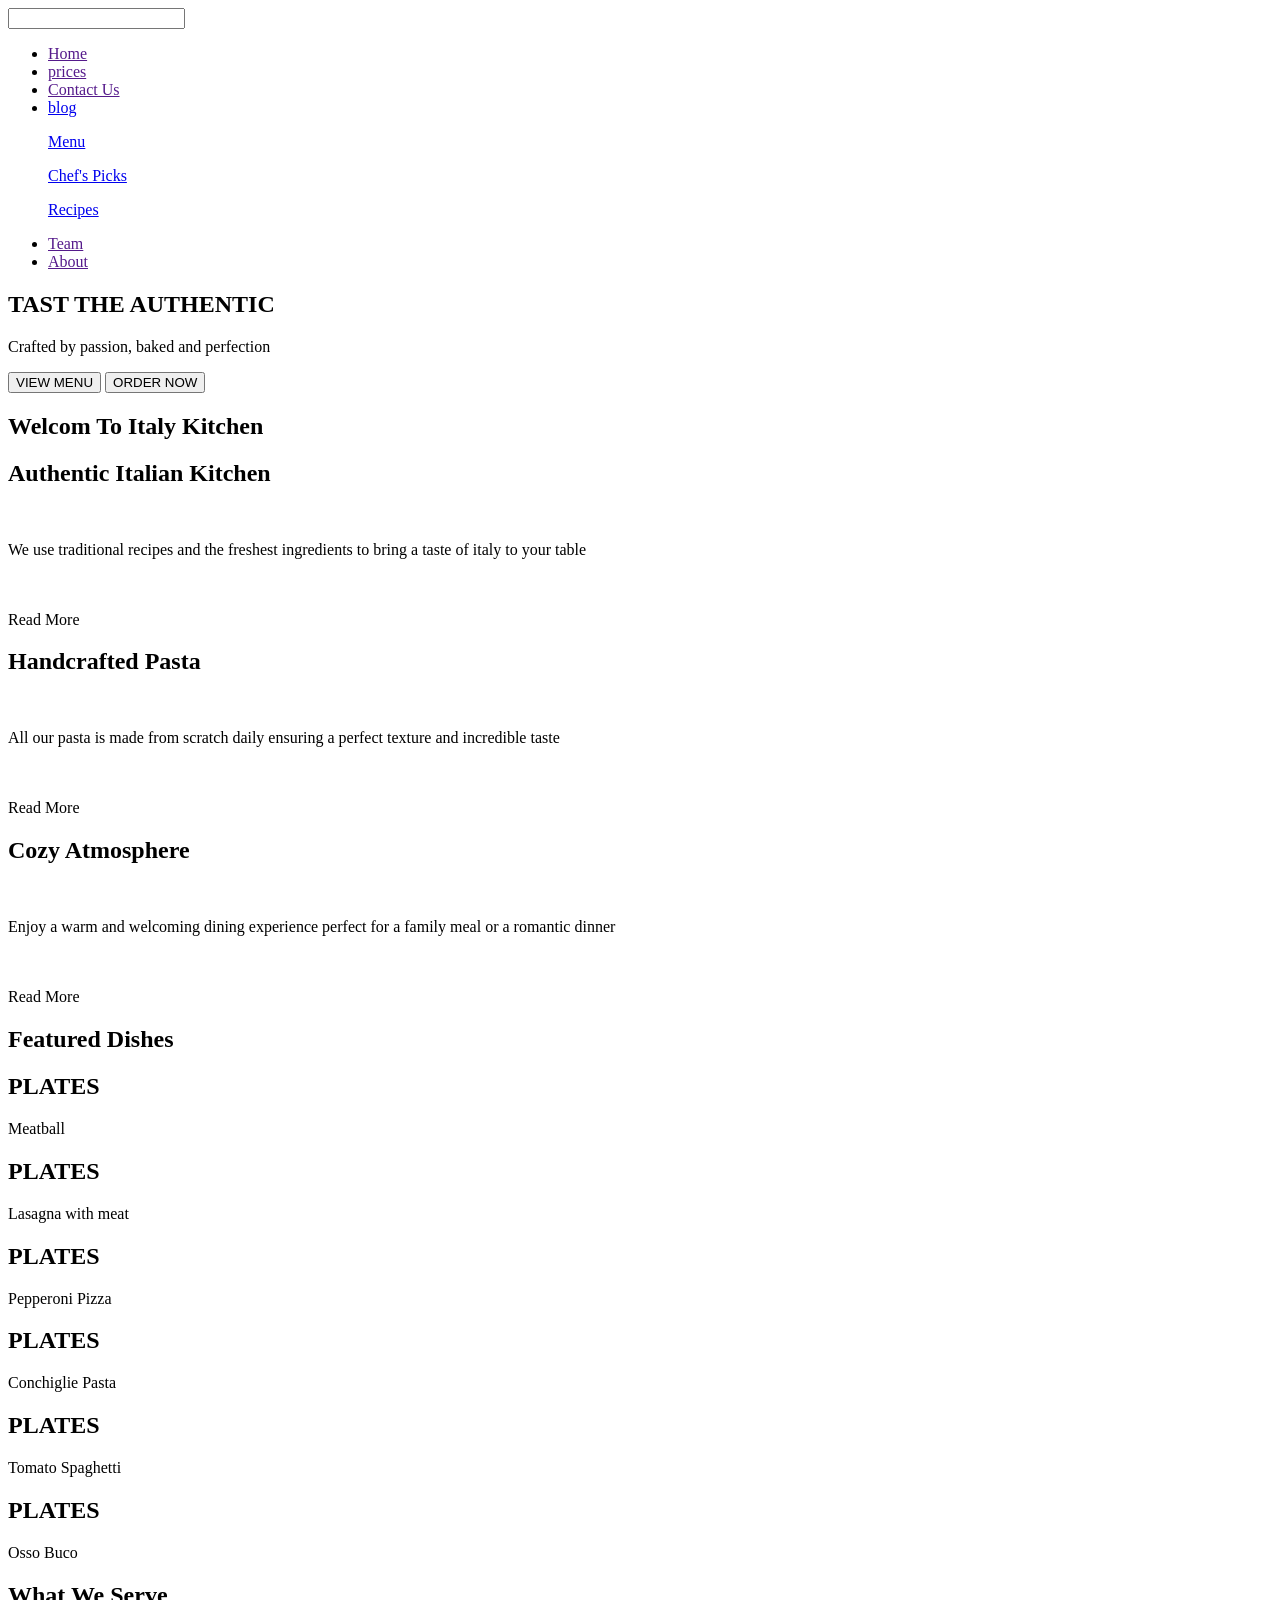
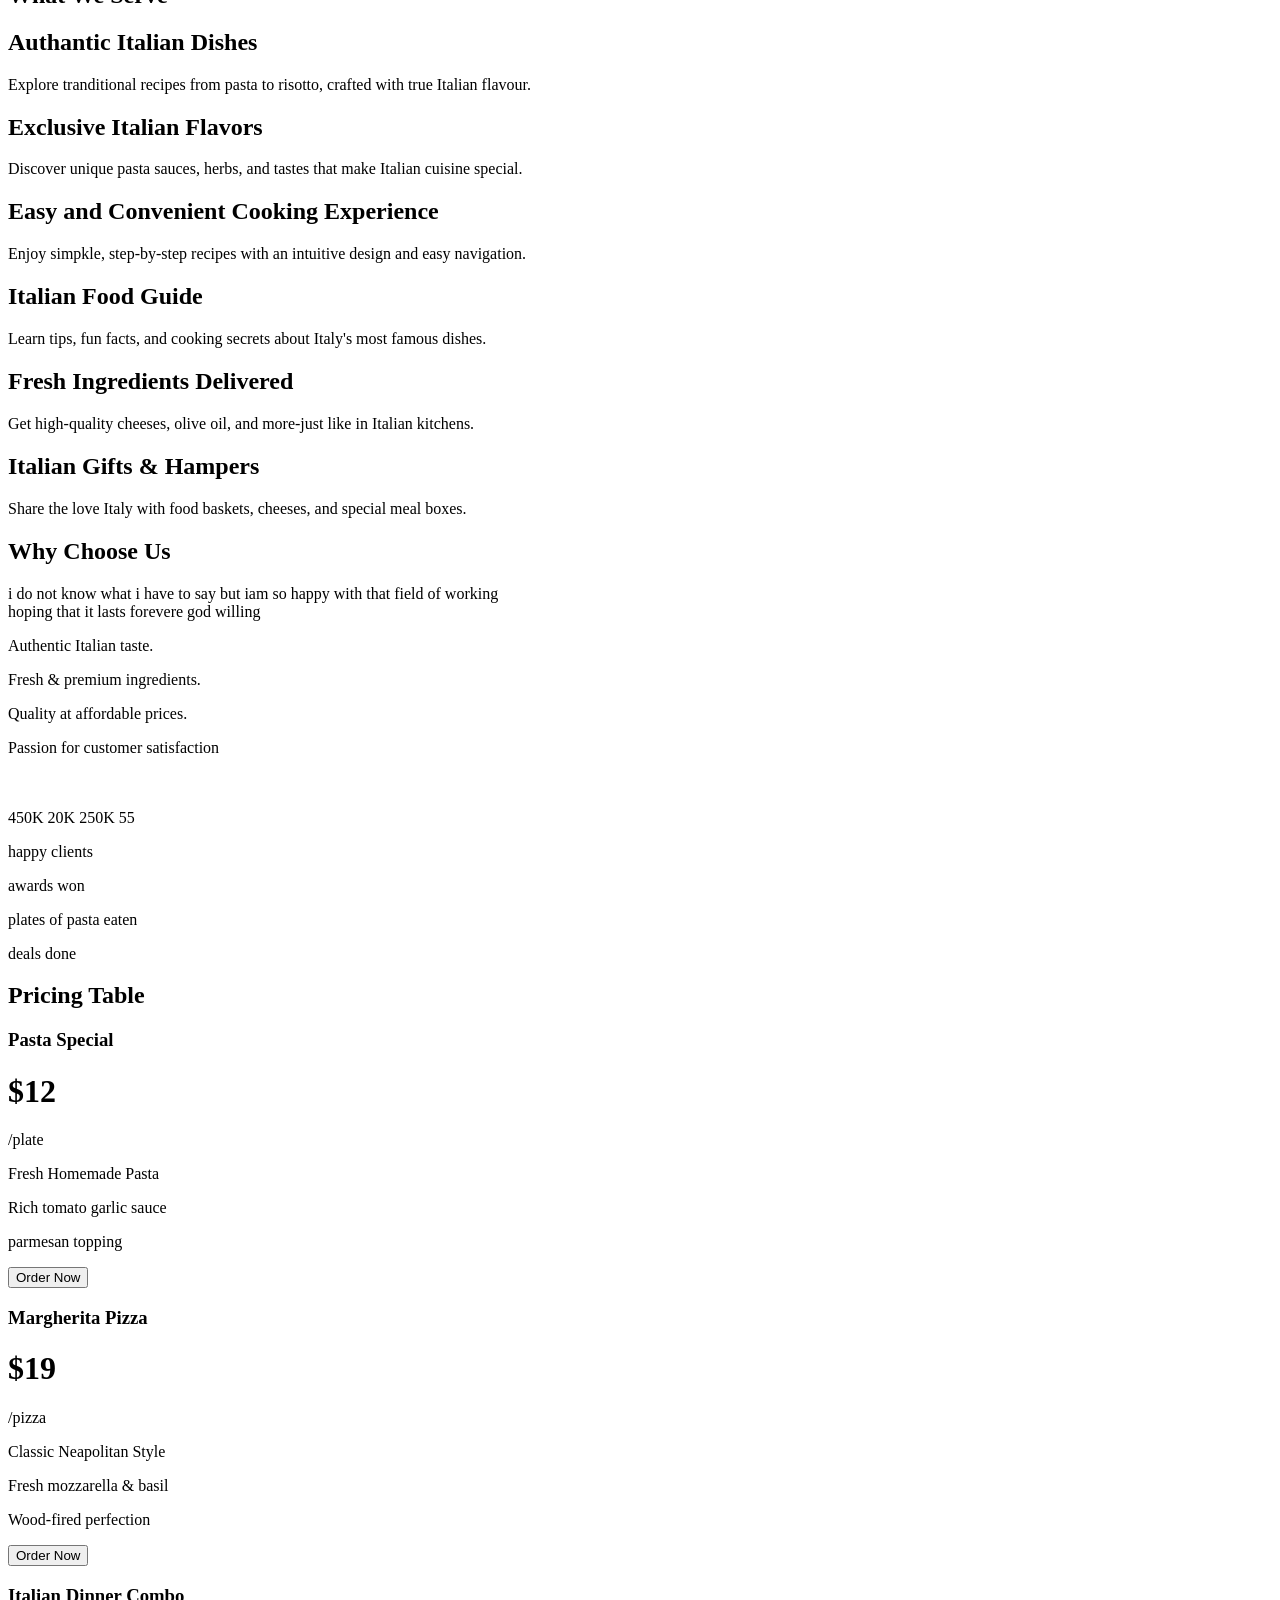
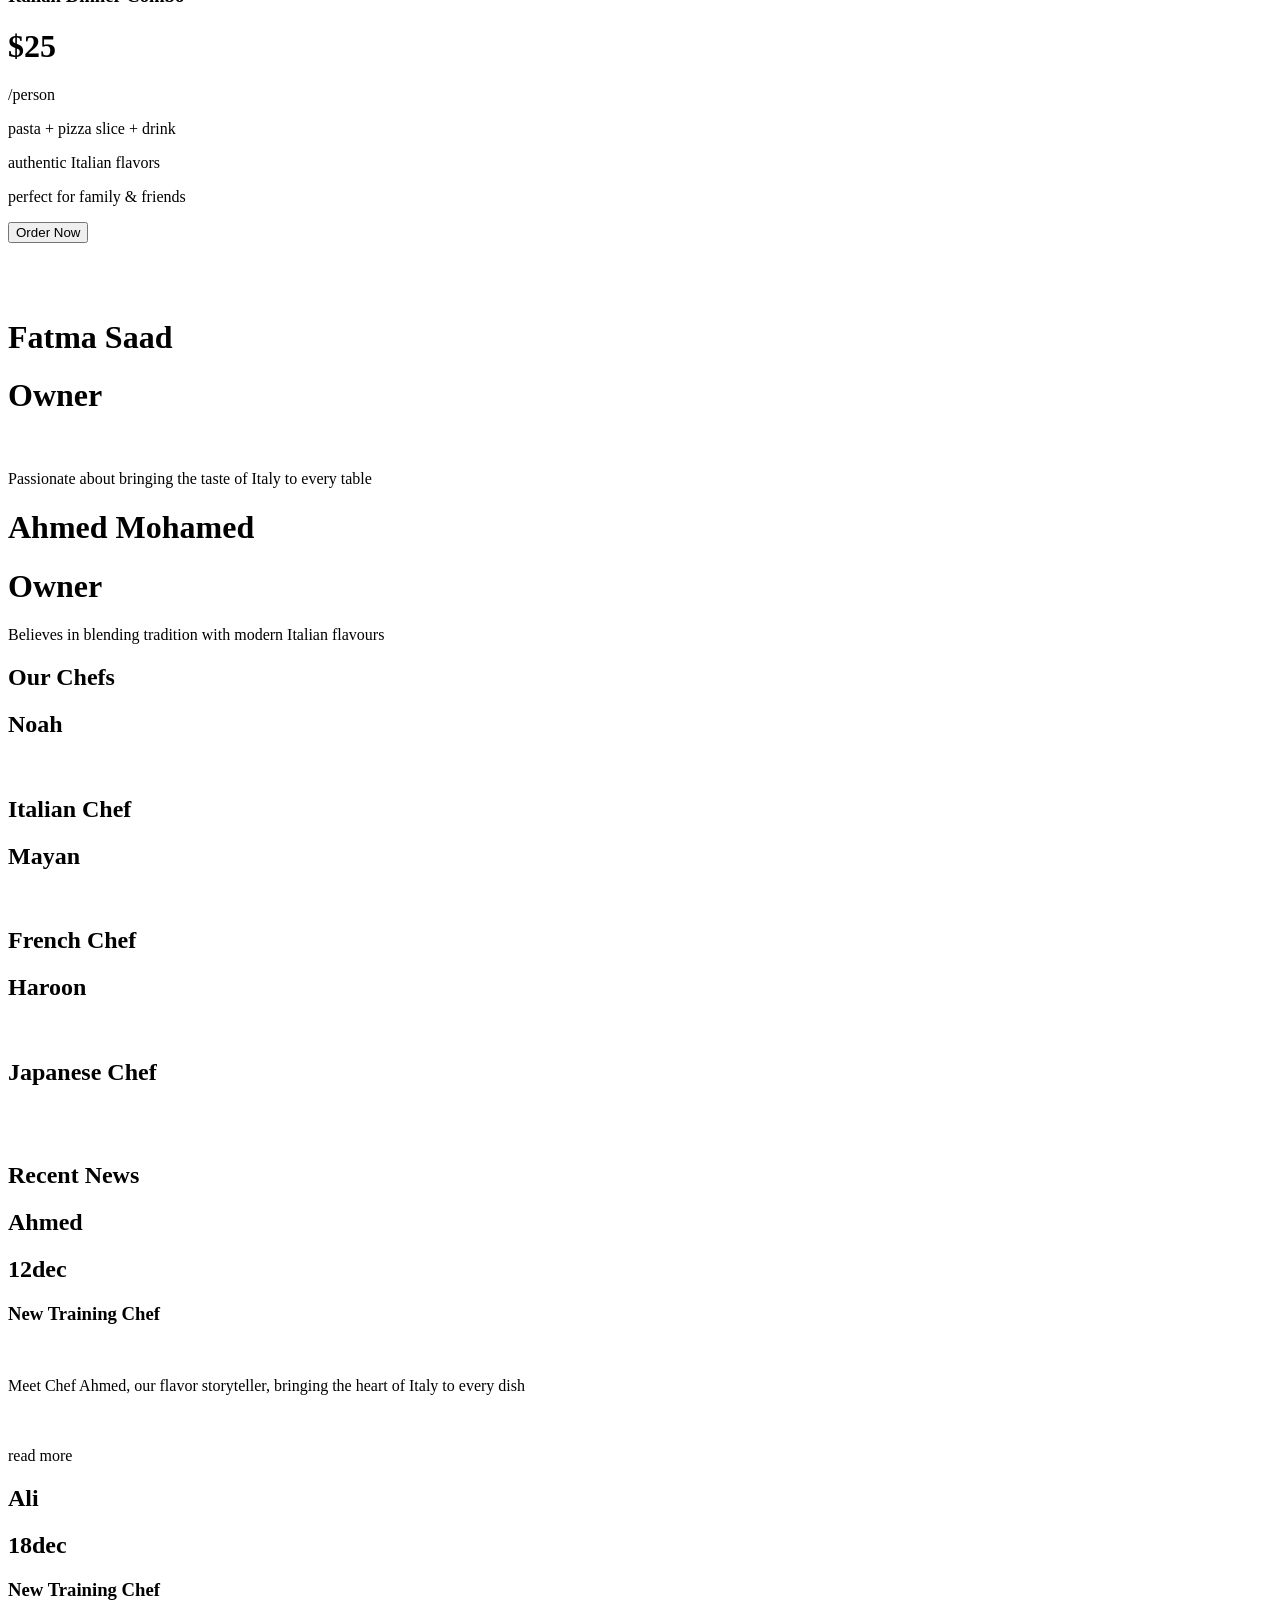
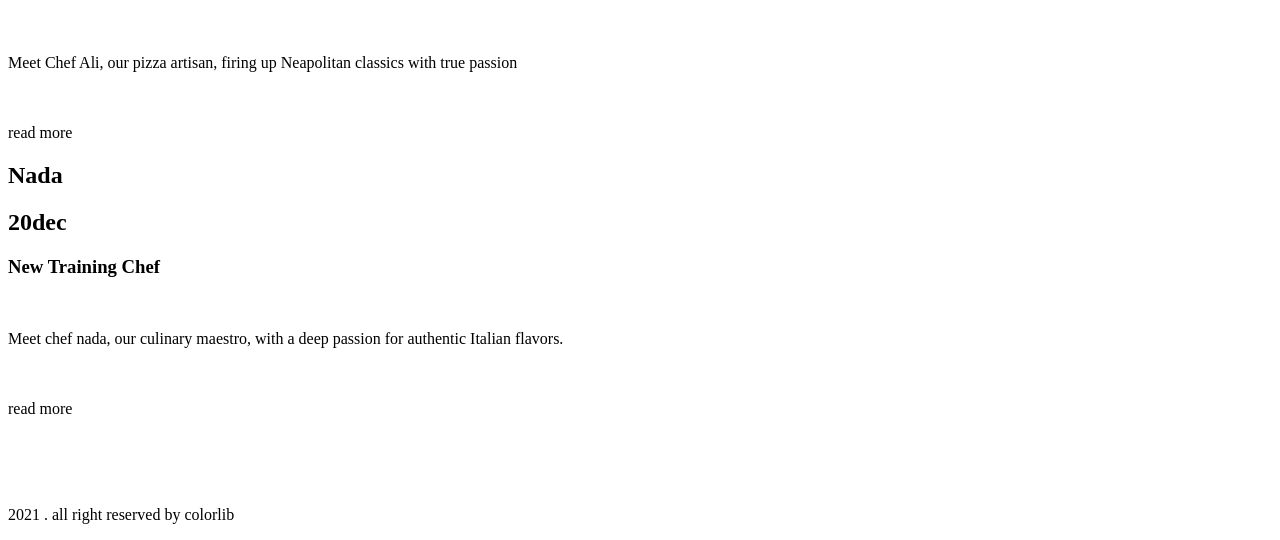
==== index.html @ d03c1399 "create project" ====
<html lang="en">
    <head>

        <meta charset="UTF-8">
        <link rel="stylesheet" href="../project-pizza/css/all.css">
        <link rel="stylesheet" href="../project-pizza/css/project1.css">
        <title> Italy Kitchen</title>

    </head>
<body>
    <div class="first-section">
        <div class="overlay"></div>
    <div class="header">
        <i class="fa-solid fa-house my-icon"></i>
        <input class="input1" type="search">
        <ul class="links">
         <li> <a class="a1" href="">Home</a></li>
         <li> <a class="a2" href="">prices</a></li>
         <li> <a class="a3" href="">Contact Us</a></li>




            
                     <li class="blog">
                        <a href="£">blog</a>
                        <div class="blog-option">
                            <p><a href="£">Menu</a></p>
                            <p><a href="£">Chef's Picks</a></p>
                            <p><a href="£">Recipes</a></p>
                        </div>
                     </li>





         <li> <a class="a4" href="">Team</a></li>
         <li> <a class="a5" href="">About</a></li>
        </ul>
         <div class="search-logo"><i class="fa-solid fa-magnifying-glass"></i></div>
    </div> 
         <h2 class="h1">TAST THE AUTHENTIC</h2>
         <p  class="p1">Crafted by passion, baked and perfection  </p>
         <button class="button1">VIEW MENU</button>
         <button class="button2">ORDER NOW</button>
    </div>
    <!----------------------end of section1------------------->
    
   <div class="second-section">
        <h2 class="h2-sec-section">Welcom To Italy Kitchen</h2><div class="underline"></div>
        <div class="orderd-divs">
            <div class="ordiv-div1"><i class="fa-solid fa-utensils icon1"></i>
                 <h2 >Authentic Italian Kitchen</h2>
                 <br>
                 <p >We use traditional recipes and the freshest ingredients to bring a taste of italy to your table</p>
                 <br><br>
                 <a>Read More</a>
            </div>
            <div class="ordiv-div2"><i class="fa-solid fa-wand-magic-sparkles icon2"></i>
                  <h2>Handcrafted Pasta</h2>
                 <br>
                 <p >All our pasta is made from scratch daily ensuring a perfect texture and incredible taste</p>
                 <br><br>
                 <a>Read More</a>
            </div>
            <div class="ordiv-div3"><i class="fa-solid fa-pizza-slice icon3"></i>
                 <h2> Cozy Atmosphere</h2>
                 <br>
                 <p >Enjoy a warm and welcoming dining experience perfect for a family meal or a romantic dinner</p>
                 <br><br>
                 <a>Read More</a>
            </div> 

        </div>
   </div>
   <!----------------------end of section2------------------->
   <div class="third-section">
       
    <h2 class="h2-sec-three">Featured Dishes</h2>
    <div class="unline"></div>
        
        <div class="photos_div">

            <div class="photos_div_div1">
                <h2 class="sec3-photos-h2">PLATES</h2>
                <p class="nameof-dish">Meatball</p>
            </div>
            <div class="photos_div_div2">
                <h2 class="sec3-photos-h2">PLATES</h2>
                <p class="nameof-dish">Lasagna with meat</p>
            </div>
            <div class="photos_div_div3">
                <h2 class="sec3-photos-h2">PLATES</h2>
                <p class="nameof-dish">Pepperoni Pizza</p>
            </div>
            <div class="photos_div_div4">
                <h2 class="sec3-photos-h2">PLATES</h2>
                <p class="nameof-dish">Conchiglie Pasta</p>
            </div>
            <div class="photos_div_div5">
                <h2 class="sec3-photos-h2">PLATES</h2>
                <p class="nameof-dish"> Tomato Spaghetti</p>
            </div>
            <div class="photos_div_div6">
                <h2 class="sec3-photos-h2">PLATES</h2>
                <p class="nameof-dish">Osso Buco </p>
            </div>

        </div>
        
   </div>
  <!----------------------end of section3------------------->
    <div class="fourth-section">
        <div class="h2-sec-four"><h2>What We Serve</h2><div class="underline2"></div></div>
           <div class="text_div1">
                <i class="fa-solid fa-crown  sec4-icon1"></i>
                <h2 class="sec4-h2-divs">Authantic Italian Dishes</h2>
                <p class="sec4-p-divs">Explore tranditional recipes from pasta to risotto, crafted with true Italian flavour.</p>
             
            </div>
            <div class="text_div2">
                <i class="fa-solid fa-wand-magic-sparkles sec4-icon2"></i>
                <h2 class="sec4-h2-divs">Exclusive Italian Flavors</h2>
                <p class="sec4-p-divs">Discover unique pasta sauces, herbs, and tastes that make Italian cuisine special. </p>
             
            </div>
            <div class="text_div3">
                <i class="fa-solid fa-basket-shopping sec4-icon3"></i>
                <h2 class="sec4-h2-divs">Easy and Convenient Cooking Experience</h2>
                <p class="sec4-p-divs"> Enjoy simpkle, step-by-step recipes with an intuitive design and easy navigation.</p>
             
            </div>
            <div class="text_div4">
                <i class="fa-solid fa-question sec4-icon4"></i>
                <h2 class="sec4-h2-divs"> Italian Food Guide</h2>
                <p class="sec4-p-divs"> Learn tips, fun facts, and cooking secrets about Italy's most famous dishes.</p>
             
            </div>
            <div class="text_div5">
                <i class="fa-solid fa-truck-fast  sec4-icon5"></i>
                <h2 class="sec4-h2-divs"> Fresh Ingredients Delivered</h2>
                <p class="sec4-p-divs"> Get high-quality cheeses, olive oil, and more-just like in Italian kitchens.</p>
             
            </div>
            <div class="text_div6">
                <i class="fa-solid fa-gift  sec4-icon6"></i>
                <h2 class="sec4-h2-divs"> Italian Gifts & Hampers</h2>
                <p class="sec4-p-divs"> Share the love Italy with food baskets, cheeses, and special meal boxes.</p>
             
            </div>

    </div>
     <!----------------------end of section4------------------->

    <div class="fivth-section">
        <h2 class="five-sec-h"> Why Choose Us</h2>
        <div class="underlin-fiv5"></div>
        <p class="fiv-sec-p">i do not know what i have to say but iam so happy with that field of working<br>  hoping that it lasts forevere god willing</p>
        <p class="fiv-sec-p2"> <i class="fa-solid fa-check true-icon"></i>Authentic Italian taste.</p>
        <p class="fiv-sec-p2"> <i class="fa-solid fa-check true-icon"></i>Fresh & premium ingredients.</p>
        <p class="fiv-sec-p2"> <i class="fa-solid fa-check true-icon"></i> Quality at affordable prices.</p>
        <p class="fiv-sec-p2"> <i class="fa-solid fa-check true-icon"></i>Passion for customer satisfaction</p>
        
        <div class="thephoto-five-sec"></div>
        <div class="sec5-icons">
        <i class="fa-solid fa-bowl-food food-icon1"></i>
        <i class="fa-solid fa-utensils food-icon"></i>
        <i class="fa-solid fa-utensils food-icon"></i>
        </div>
    </div>  
 <!----------------------end of section5r------------------->

    <div class="sixth-section">
          <div class="overlay_sec6">
            
                <i class="fa-solid fa-user-group"></i>
                <i class="fa-solid fa-trophy"></i>
                <i class="fa-solid fa-pizza-slice"></i>
                <i class="fa-solid fa-file-pen"></i>
              <br><br>
            
                <span class="texticon_sec6_1">450K</span>
                <span class="texticon_sec6_2">20K</span>
                <span class="texticon_sec6_3">250K</span>
                <span class="texticon_sec6_4">55</span>

                <br>
                <p class="textundernumber_sec6_1">happy clients</p>
                <p class="textundernumber_sec6_2">awards won</p>
                <p class="textundernumber_sec6_3">plates of pasta eaten</p>
                <p class="textundernumber_sec6_4">deals done</p>
          </div>
       
    </div>
 <!----------------------end of section6------------------->
    <div class="seventh-section">
        <h2 class="sec7_h2">Pricing Table</h2>
        <div class="underline-h2-sec7"></div>
        <div class="tables-sec7-1">
            <h3 class="h3-sec7">Pasta Special</h3>
            <div class="circle1">
                <h1 class="circle-h1-1"> $12</h3>
                <p class="circle-p">/plate</p>
               
            </div>
                <p class="table-p1"> Fresh Homemade Pasta</p>
                <p class="table-p2"> Rich tomato garlic sauce</p>
                <p class="table-p3"> parmesan topping</p>
                <button class="button1-table">Order Now</button>
        </div>
        <div class="tables-sec7-2">
             <h3 class="h3-sec7">Margherita Pizza</h3>
            <div class="circle1">
                <h1 class="circle-h1-1"> $19</h3>
                <p class="circle-p">/pizza</p>
               
            </div>
                <p class="table-p1"> Classic Neapolitan Style</p>
                <p class="table-p2"> Fresh mozzarella & basil</p>
                <p class="table-p3"> Wood-fired perfection</p>
                <button class="button1-table">Order Now</button>
        </div>
        <div class="tables-sec7-3">
             <h3 class="h3-sec7">Italian Dinner Combo</h3>
            <div class="circle1">
                <h1 class="circle-h1-1"> $25</h3>
                <p class="circle-p">/person</p>
               
            </div>
                <p class="table-p1"> pasta + pizza slice + drink</p>
                <p class="table-p2"> authentic Italian flavors</p>
                <p class="table-p3"> perfect for family & friends</p>
                <button class="button1-table">Order Now</button>
        </div>

    </div>
     <!----------------------end of section7------------------->

    <div class="eighth-section">
        <div class="overlay_sec8">
            <br><br><br>
            <div class="cir1-sec8">
            </div>
            <h1 class="sec8-h1-1">Fatma Saad</h1>
            <h1 class="sec8-h1-1-title">Owner</h1>
            <br>
            <p class="sec8-p1">Passionate about bringing the taste of Italy to every table </p>
            <div class="cir2-sec8">
            </div>
            <h1 class="sec8-h1-2">Ahmed Mohamed</h1>
             <h1 class="sec8-h1-2-title">Owner</h1>
            <p class="sec8-p2">Believes in blending tradition with modern Italian flavours </p>
            
        </div>
    </div>
     <!----------------------end of section8------------------->
     <div class="ninth-section">
        <h2 class="h2-nine-section">Our Chefs</h2><div class="underline-9sec"></div>
        <div class="orderd-divs-ninesec">
            <div class="ordiv-div1-ninesec">
                <div class="chefs-photo-1">
                    <i class="fa-brands fa-facebook facebook-icon iconss-sec9"></i>
                    <i class="fa-brands fa-linkedin iconss-sec9-2"></i>
                    <i class="fa-brands fa-youtube iconss-sec9-3"></i>
                </div>
                 <h2 class="sec9-h2-name">Noah</h2>
                 <br>
                 <h2 class="sec9-h2-2" >Italian Chef</h2>
                 
            </div>
            <div class="ordiv-div2-ninesec">
                <div class="chefs-photo-2"> 
                    <i class="fa-brands fa-facebook facebook-icon iconss-sec9"></i>
                    <i class="fa-brands fa-linkedin iconss-sec9-2"></i>
                    <i class="fa-brands fa-youtube iconss-sec9-3"></i></div>
                 <h2 class="sec9-h2-name">Mayan</h2>
                 <br>
                 <h2 class="sec9-h2-2 " >French Chef</h2>
                
            </div>
            <div class="ordiv-div3-ninesec">
                <div class="chefs-photo-3"> 
                    <i class="fa-brands fa-facebook facebook-icon iconss-sec9"></i>
                    <i class="fa-brands fa-linkedin iconss-sec9-2"></i>
                    <i class="fa-brands fa-youtube iconss-sec9-3"></i></div>
                 <h2 class="sec9-h2-name"> Haroon</h2>
                 <br>
                 <h2 class="sec9-h2-2" >Japanese Chef</h2>
            </div> 

        </div>
   </div>
    <!----------------------end of section9------------------->
   <div class="tenth-section">
           <br><br>
          <h2 class="h2-ten-section">Recent News</h2><div class="underline-10sec"></div>
          <div class="sec10-div1"> <div class="img-div1-sec10"></div>
               <i class="fa-brands fa-facebook div-icon1"></i> <h2 class="name-sec10">Ahmed</h2><i class="fa-brands fa-linkedin icon2-sec10"></i>
               <h2 class="name2-sec10">12dec</h2>
               <h3 class="p-sec10"> New Training Chef</h3>
               <br>
               <p class="p2-sec10">Meet Chef Ahmed, our flavor storyteller, bringing the heart of Italy to every dish</p>
                <br><br>
               <a class="a-sec10">read more</a>
          </div>
          <div class="sec10-div2"> <div class="img-div2-sec10"></div>
               <i class="fa-brands fa-facebook div-icon1"></i> <h2 class="name-sec10">Ali</h2><i class="fa-brands fa-linkedin icon2-sec10"></i>
               <h2 class="name2-sec10">18dec</h2>
               <h3 class="p-sec10"> New Training Chef</h3>
               <br>
               <p class="p2-sec10">Meet Chef Ali, our pizza artisan, firing up Neapolitan classics with true passion </p>
                <br><br>
               <a class="a-sec10">read more</a>
        
        </div>
          <div class="sec10-div3"> <div class="img-div3-sec10"></div>
               <i class="fa-brands fa-facebook div-icon1"></i> <h2 class="name-sec10">Nada</h2><i class="fa-brands fa-linkedin icon2-sec10"></i>
               <h2 class="name2-sec10">20dec</h2>
               <h3 class="p-sec10"> New Training Chef</h3>
               <br>
               <p class="p2-sec10"> Meet chef nada, our culinary maestro, with a deep passion for authentic Italian flavors.</p>
               <br><br>
               <a class="a-sec10">read more</a>
            </div></div>

   </div>
    <!----------------------end of section10------------------->

   <div class="last-section">
        <br>
        <div class="last-img-last-sec"></div>
           <br>
        <i class="fa-brands fa-facebook icon1-last-sec"></i>
        <i class="fa-brands fa-google icon2-last-sec"></i>
        <i class="fa-brands fa-youtube icon3-last-sec"></i>
        <i class="fa-brands fa-linkedin icon4-last-sec"></i>
        <br><br>
        <p class="last-p">2021 . all right reserved by colorlib</p>
        
   </div>
    <!----------------------end of last section------------------->
    



</body>
</html>
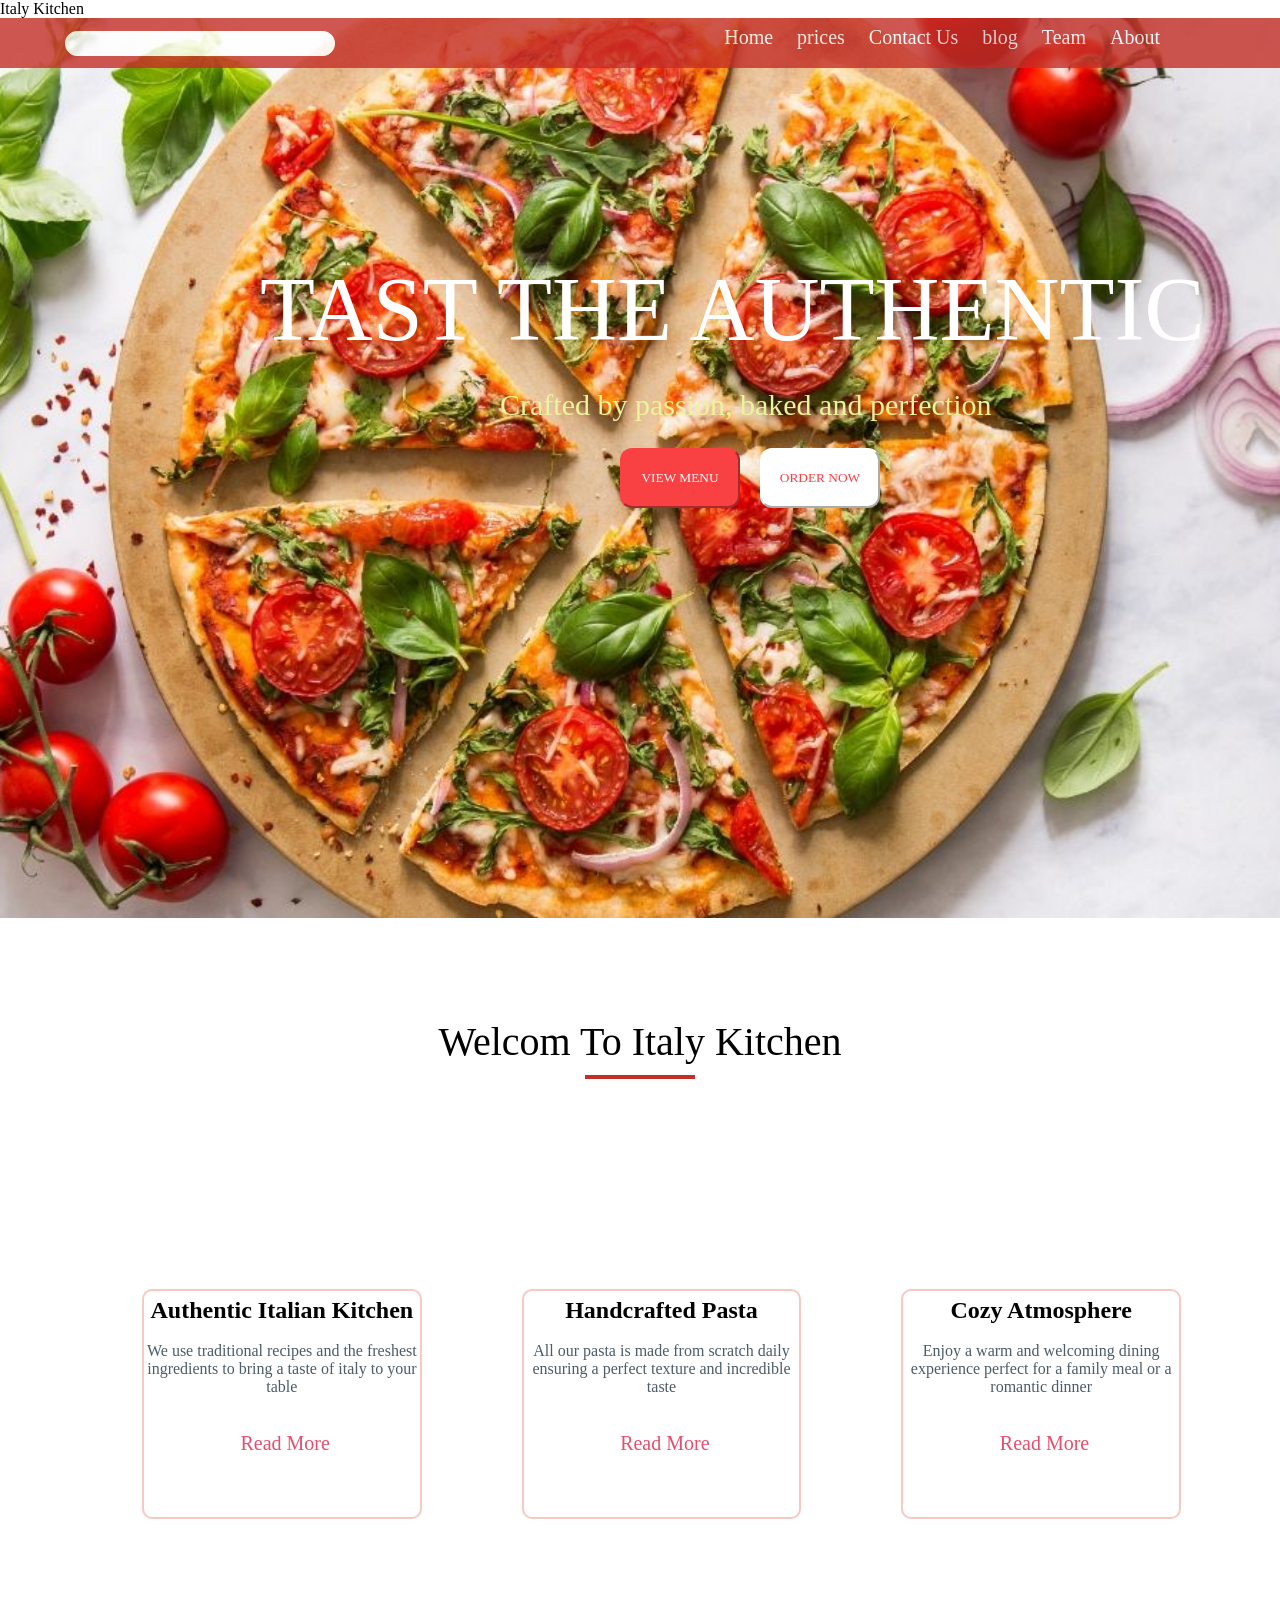
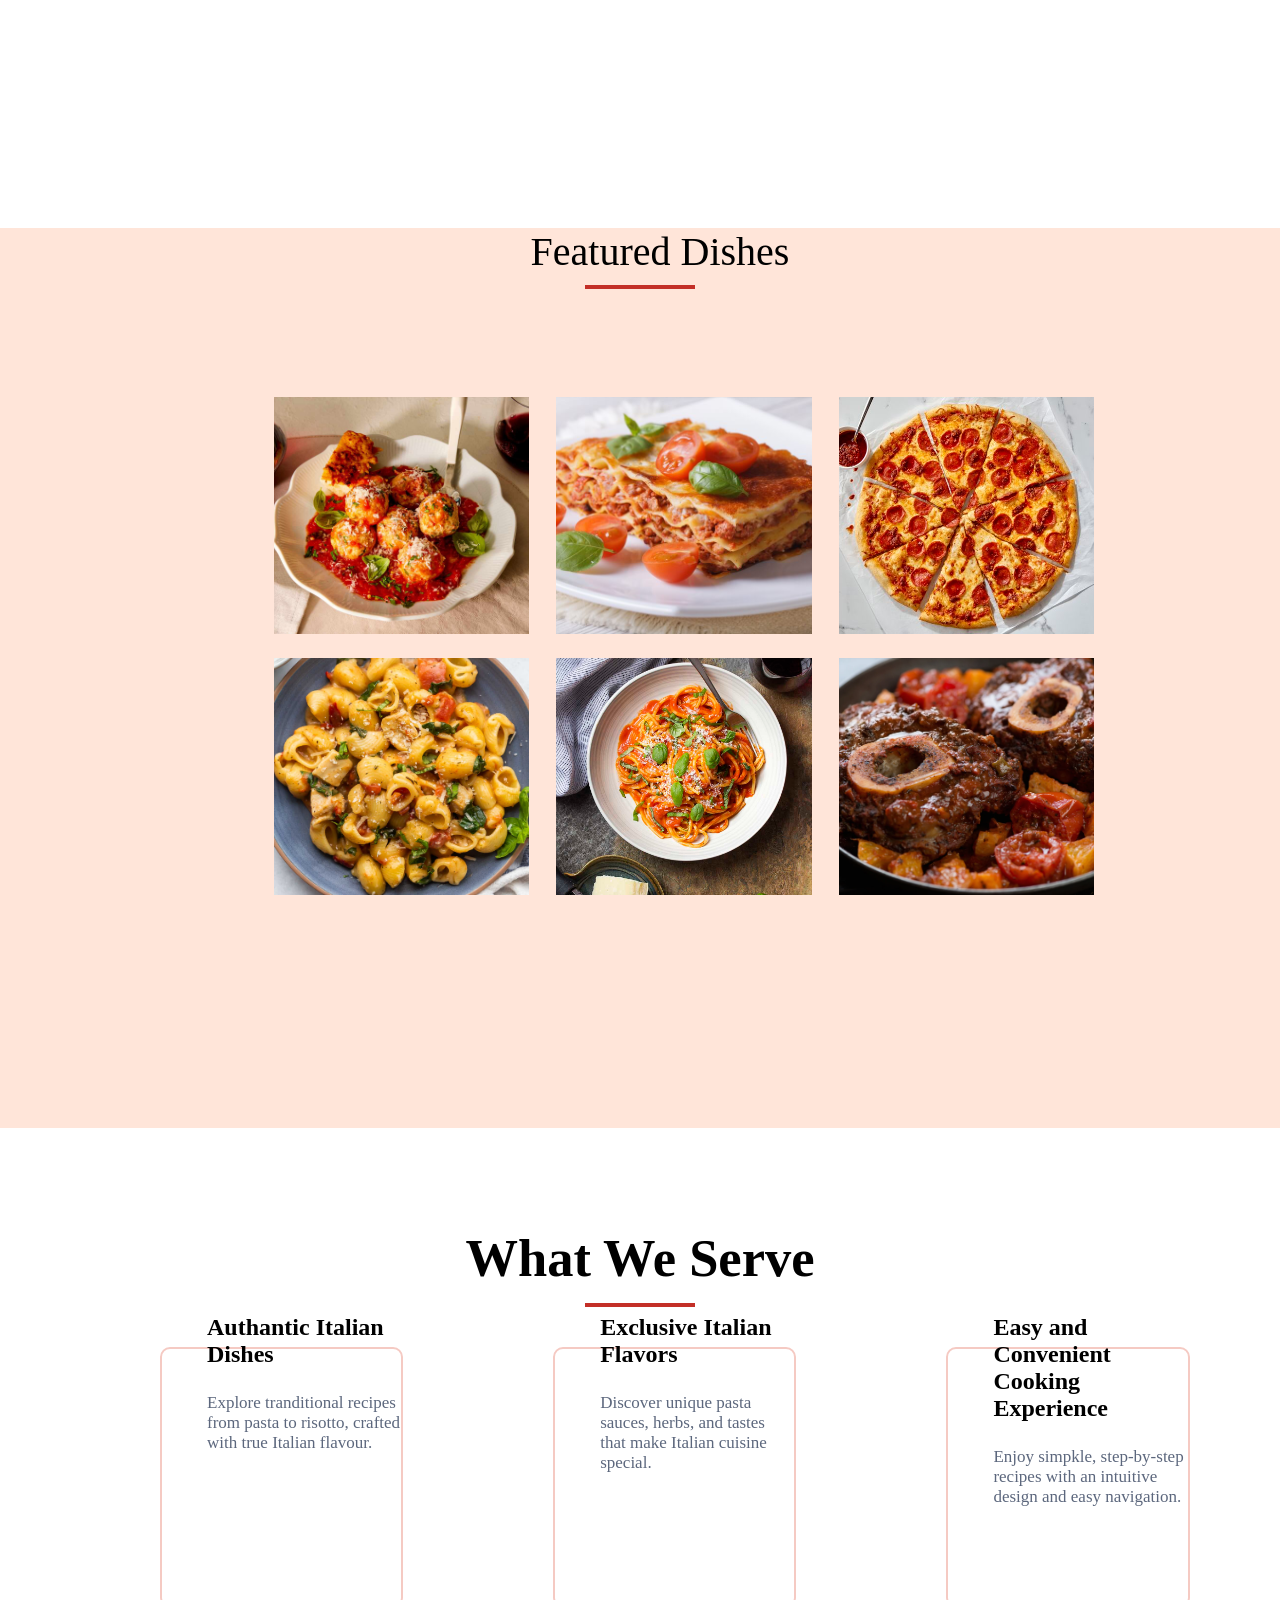
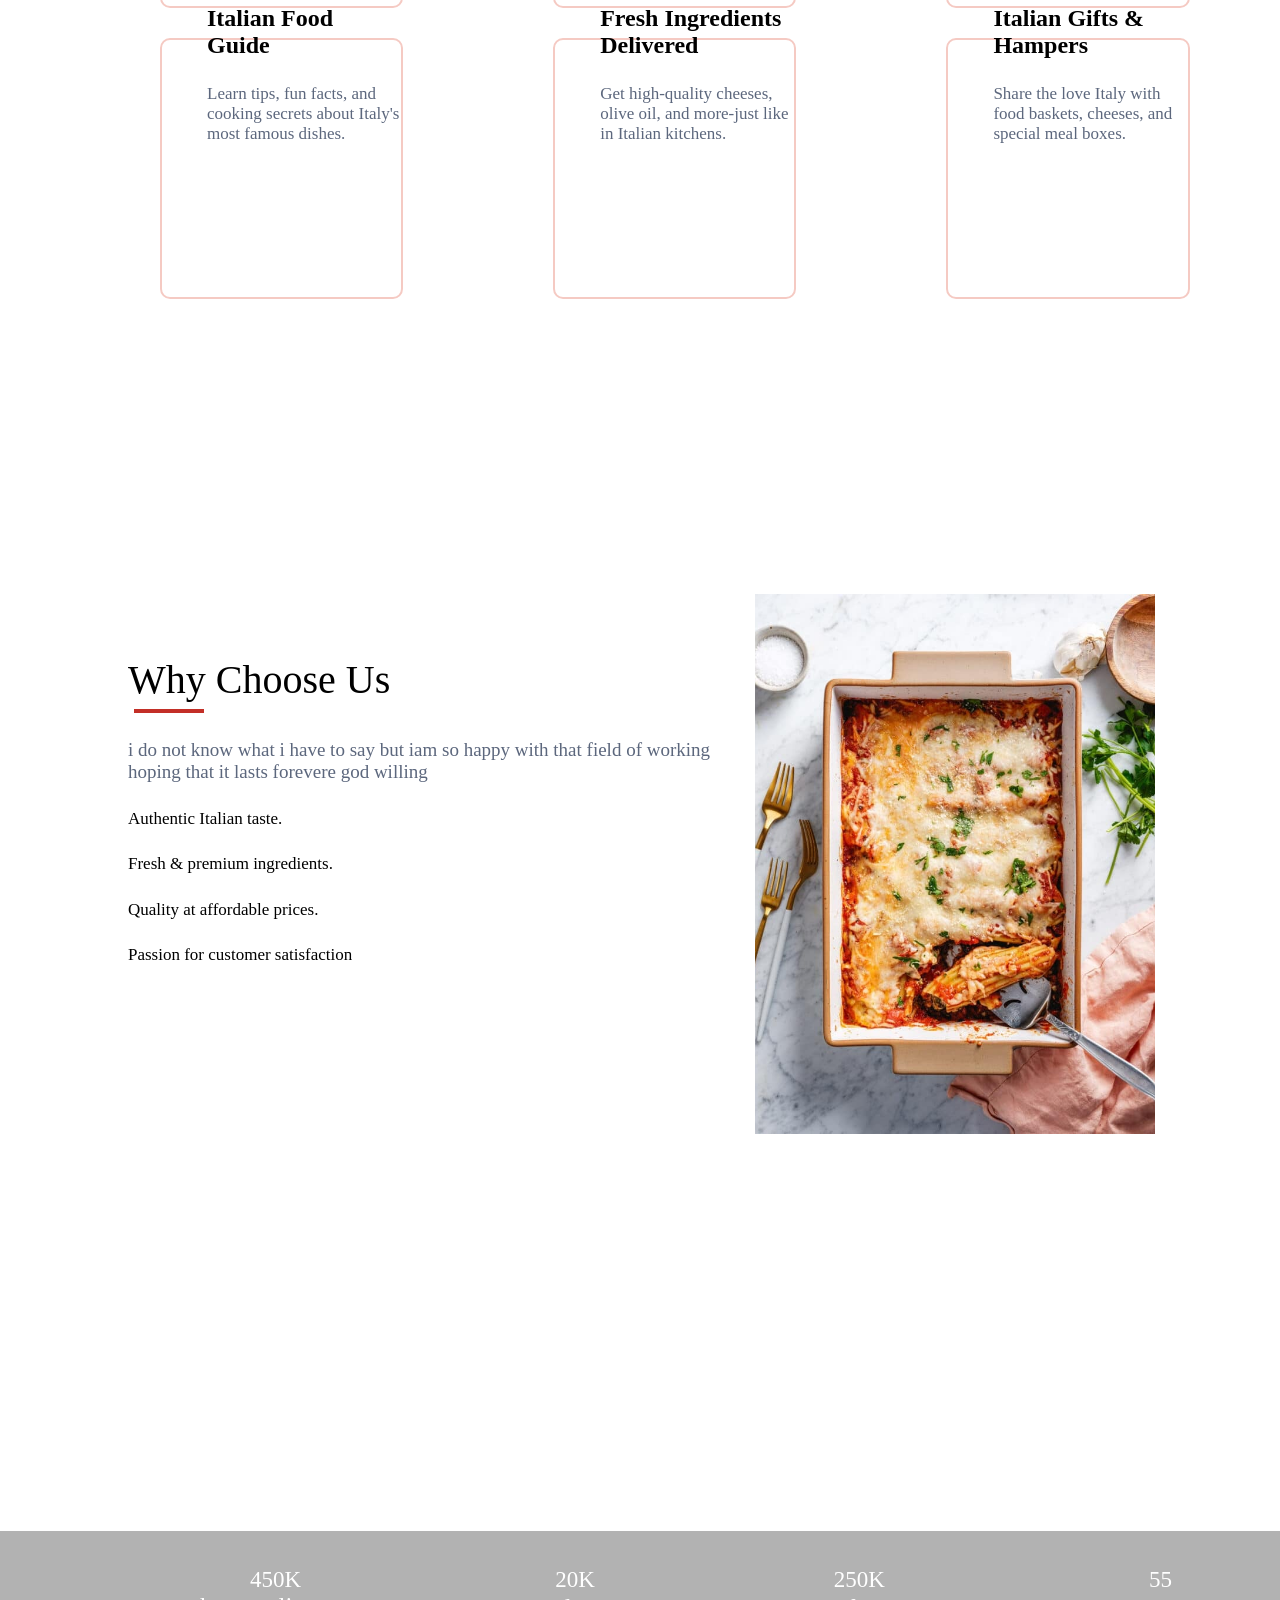
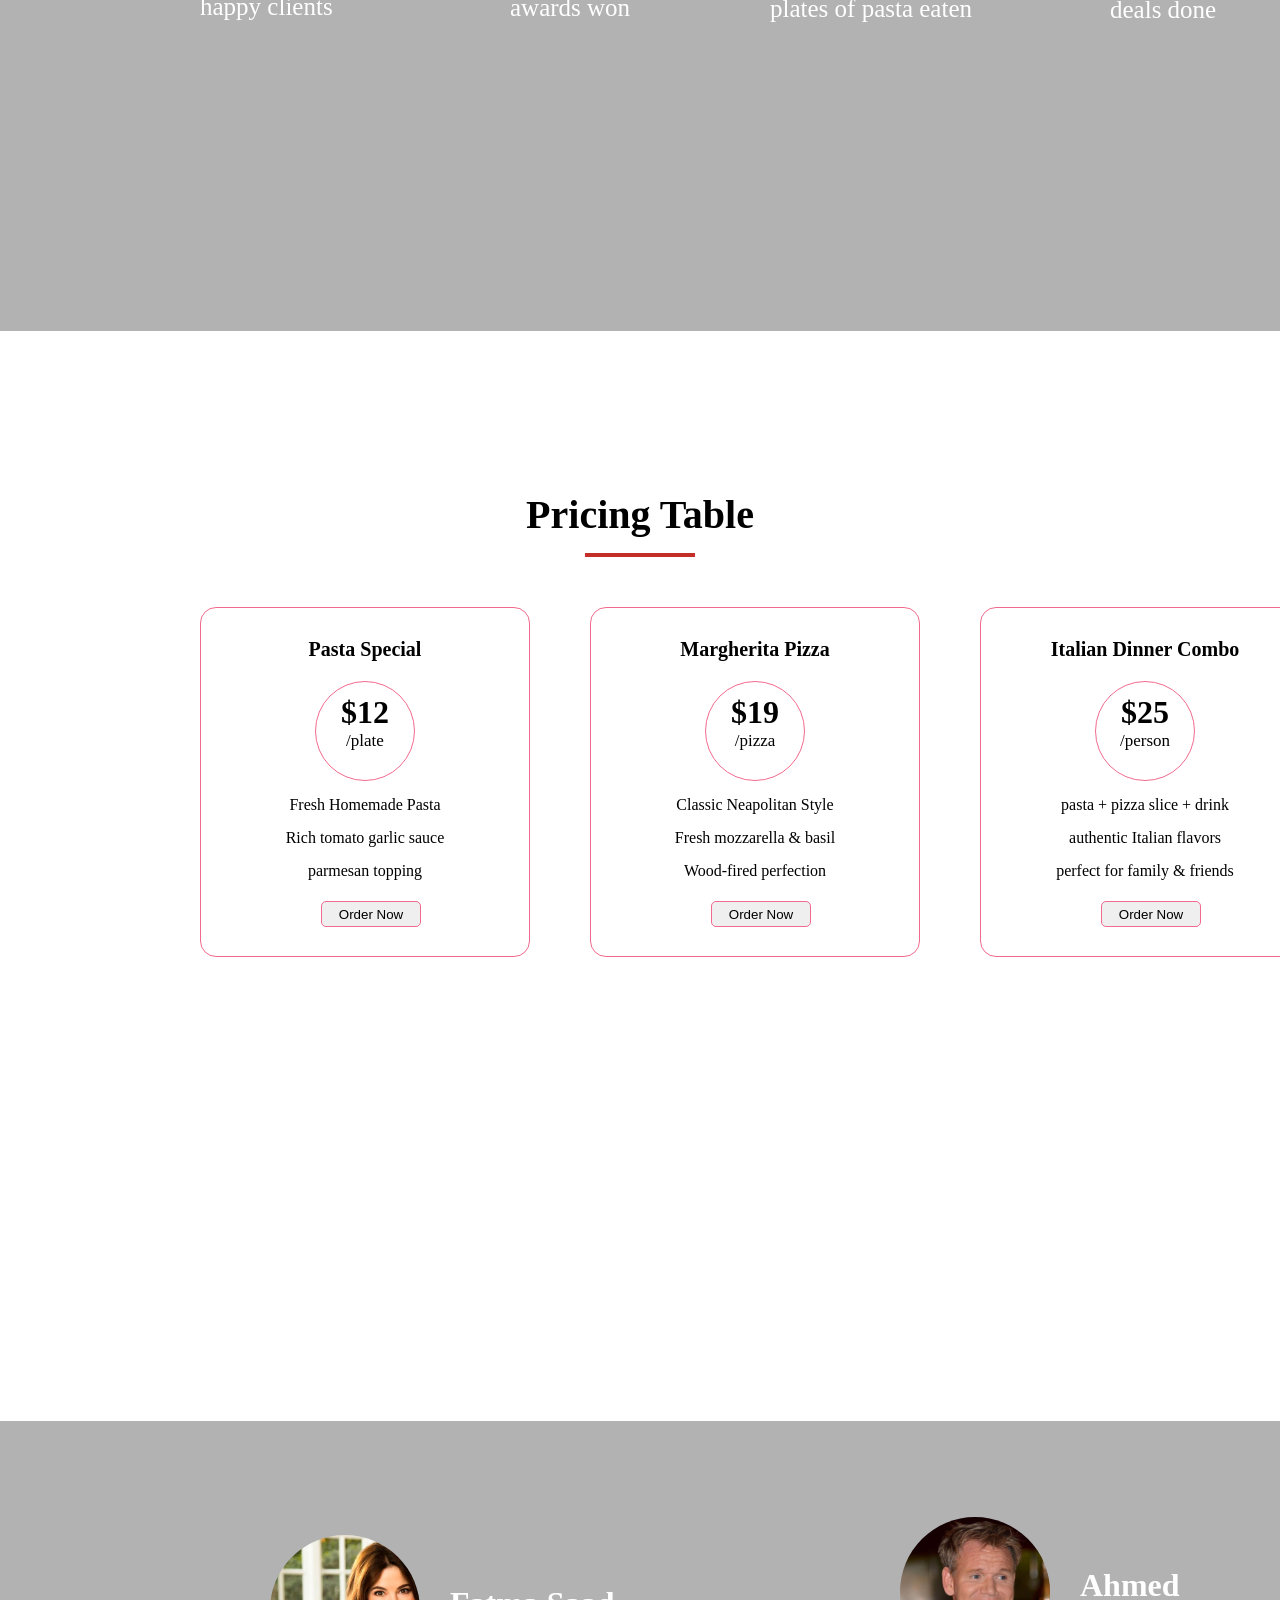
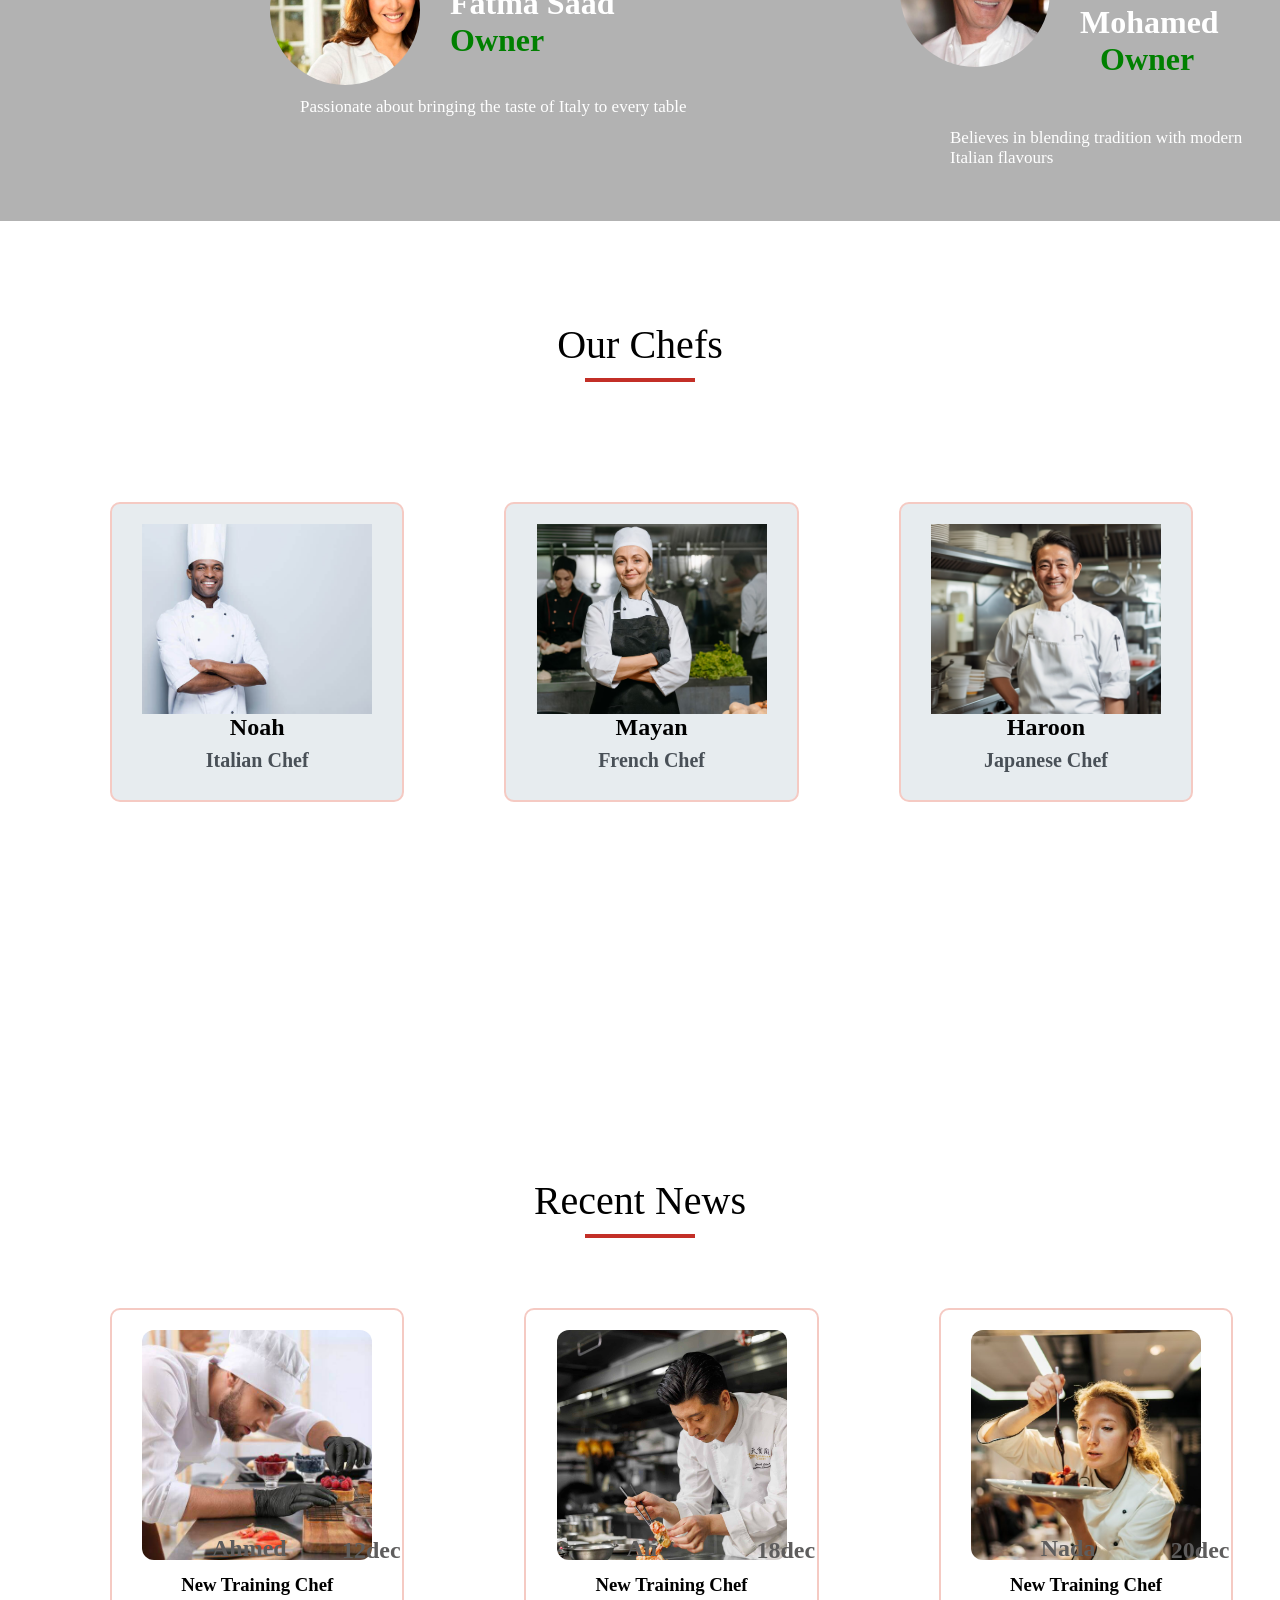
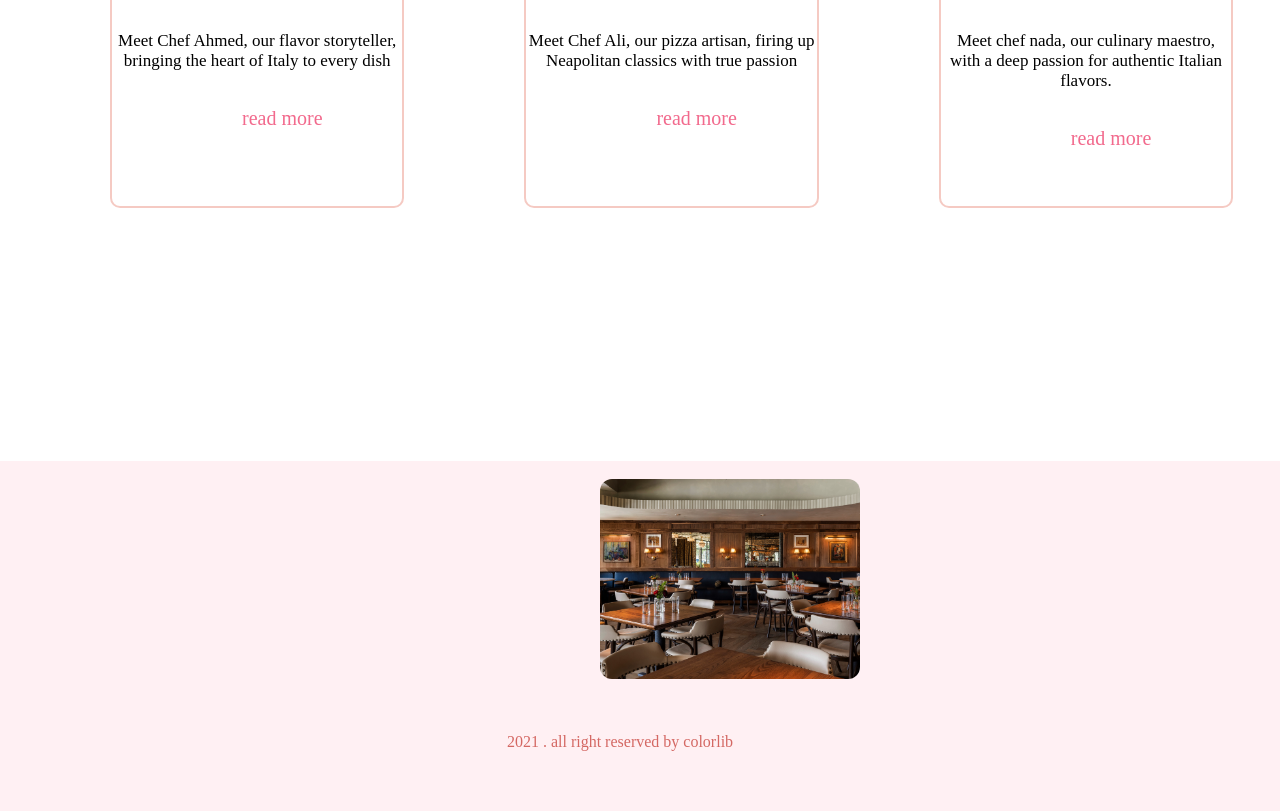
==== commit 76b7aeba: "Fix broken links" ====
--- a/index.html
+++ b/index.html
@@ -3,8 +3,9 @@
     <head>
 
         <meta charset="UTF-8">
-        <link rel="stylesheet" href="../project-pizza/css/all.css">
-        <link rel="stylesheet" href="../project-pizza/css/project1.css">
+        <link rel="stylesheet" href="../italy-kitchen/css/all.css">
+        <link rel="stylesheet" href="../italy-kitchen/css/style.css">
+        <link rel="stylesheet" href="css/style.css"
         <title> Italy Kitchen</title>
 
     </head>
--- a/css/style.css
+++ b/css/style.css
@@ -0,0 +1,1722 @@
+*{
+    margin: 0;
+    padding: 0;
+    box-sizing: border-box;
+   
+    
+}
+body{
+    position: relative;
+    height: 7100;
+    
+}
+.first-section{
+    position: relative;
+    width: 100%;
+    height: 100vh;
+    background-image: url(../img/pizza2.jpg);
+    background-repeat: no-repeat;
+    background-position: center;
+    background-size: cover;
+    
+}
+
+.overlay{
+    position: absolute;
+     width: 100%;
+     height: 100vh;
+     background-image:linear-gradient(rgba(0,0,0,0.4)) ;
+     color: c32f27;
+     top: 0;
+     left: 0;
+
+
+}
+.header{
+   
+      width: 100%;
+      height: 50px;
+      background-color:c32f27 ;
+      position: fixed;
+      opacity: 0.8;
+      z-index: 100; 
+     
+     
+
+}
+
+.my-icon{
+    color: white;
+    font-size: 25px;
+    margin-top: 12px;
+    margin-left: 25px;
+
+
+}
+.links{
+     float: right;
+     margin-right: 120px;
+}
+.links li{
+    list-style: none;
+    display: inline-block;
+    margin-left: 20px;
+    margin-top:8px ;
+
+}
+.links li a {
+    color:white;
+    text-decoration: none;
+    font-size: 20px;
+    font-family: "Delius", cursive;
+    font-weight: 400;
+    font-style: normal;
+ 
+    
+}
+.links li a{
+    position: relative;
+    color: white;
+    text-decoration: none;
+}
+.links li a::after{
+    position: absolute;
+    content: '';
+    width: 0;
+    height:3px; 
+    bottom: 0;
+    left: 0;
+    background-color: rgb(225, 162, 162);
+    opacity: 1;
+}
+.links li a:hover::after{
+    width:100%;
+    
+    opacity: 0,7;
+    transition: 1s;
+}
+.a1::after{
+     position: absolute;
+     content: "";
+     width: 0;
+     height: 100%;
+
+}
+.blog-option{
+    width: 130px;
+    height: 170px;
+    background-color: rgb(252, 244, 244);
+    text-align: center;
+    position: absolute;
+    border-radius: 20px;
+    visibility: hidden;
+    margin-top: 5px;
+    margin-left: -30px;
+}
+.blog{
+    position: relative;
+}
+.blog:hover .blog-option{
+    visibility: visible;
+}
+.blog-option p{
+    margin: 25px 0px ;
+    font-size: 18px;
+
+}
+.blog-option p a {
+    color: rgb(201, 77, 77);
+}
+
+
+.input1{
+    border: 1px solid white;
+    border-radius: 12px;
+    width: 270px;
+    height: 25px;
+    margin-left: 40px;
+    position: absolute;
+    margin-top: 13px;   
+}
+.search-logo i {
+    position: relative;
+    margin:21px 93px ;
+    margin-top: -19PX;
+    margin-left: 104px;
+}
+
+.h1{
+   position: absolute;
+    text-align: center;
+    font-size: 90px;
+    margin-top: 240px;
+    margin-left: 260px;
+    color: white;
+    font-family: "Delius", cursive;
+    font-weight: 400;
+    font-style: normal;
+   
+   
+}
+.p1{
+    position: absolute;
+    text-align: center;
+    font-size:30px ;
+    margin-top: 370px;
+    margin-left: 500px;
+    color:ecf39e;
+  
+
+}
+.button1{
+    position: absolute;
+    text-align: center;
+    margin-top: 430px;
+    margin-left: 620px;
+    color: white;
+    background-color:f94144  ;
+    width: 120px;
+    height: 60px;
+    border-color:f94144 ;
+    border-radius: 12px;
+    font-family: "Delius", cursive;
+    font-weight: 400;
+    font-style: normal;
+
+}
+.button2{
+    position: absolute;
+    text-align: center;
+    margin-top: 430px;
+    margin-left: 760px;
+    color: f94144 ;
+    background-color:white  ;
+    width: 120px;
+    height: 60px;
+    border-color:white;
+    border-radius: 12px;
+    font-family: "Delius", cursive;
+    font-weight: 400;
+    font-style: normal;
+
+}
+.button1:hover{
+   opacity: 0.4;
+}
+.button2:hover{
+   opacity: 0.4;
+}
+
+/*-------------------------end of section1--------------------*/
+.second-section{
+
+    width: 100%;
+    height: 80vh;
+    z-index: 0;
+   
+
+}
+.h2-sec-section{
+
+    font-size: 40px;
+    font-family: "Delius", cursive;
+    font-weight: 400;
+    font-style: normal;
+    text-align: center;
+    margin-top: 100px;
+
+}
+.underline{
+
+    width: 110px;
+    height: 4px;
+    background-color: c32f27;
+    margin: auto;
+    margin-top: 10px;
+}
+.orderd-divs{
+    width: 95vw;
+    height: 75vh;
+    background-color: white;
+    margin: auto;
+    margin-top: 10vh;
+    z-index: -4;
+ 
+}
+.ordiv-div1{
+    width:23% ;
+    height: 230px;
+    background-color: white;
+    border: 2px solid ;
+    border-color: f5cac3;
+    border-radius: 10px;
+    float: left;
+    margin-top: 120px;
+    margin-left: 110px;
+    position: relative;
+   
+}
+.ordiv-div2{
+    width:23% ;
+    height: 230px;
+    background-color: white;
+    border: 2px solid ;
+    border-color: f5cac3;
+    border-radius: 10px;
+    float: left;
+    margin: 120px 100px;
+    position: relative;
+}
+.ordiv-div3{
+    width:23% ;
+    height: 230px;
+    background-color: white;
+    border: 2px solid ;
+    border-color: f5cac3;
+    border-radius: 10px;
+    float: left;
+    margin-top: 120px;
+    position: relative;
+  
+}
+.orderd-divs  i{
+    font-size: 30px;
+    margin-left: 45%;
+    margin-top: 8%;
+    color:ff6b6b;
+}
+.orderd-divs p{
+    text-align: center;
+    color:4c5c68;
+}
+
+.orderd-divs  h2{
+     text-align: center;
+     margin-top: 6px;
+
+}
+.orderd-divs  a{
+    margin-left: 35%;
+    margin-top: 12%;
+    font-family: bold;
+    color: e54f6d;
+    font-size: 20px;
+    
+
+
+}
+.ordiv-div1::after{
+    position: absolute;
+    content: "";
+    width: 0;
+    height: 0;
+    top: 0;
+    left: 0;
+    background-color: ffb7c3;
+    opacity: 1;
+}
+.ordiv-div1:hover::after{
+    width: 100%;
+    height: 100%;
+    opacity: 0.3;
+    transition: 0.5s;
+
+
+}
+.ordiv-div2::after{
+    position: absolute;
+    content: "";
+    width: 0;
+    height: 0;
+    top: 0;
+    left: 0;
+    background-color: ffb7c3;
+    opacity: 1;
+}
+.ordiv-div2:hover::after{
+    width: 100%;
+    height: 100%;
+    opacity: 0.3;
+    transition: 0.5s;
+
+
+}
+.ordiv-div3::after{
+    position: absolute;
+    content: "";
+    width: 0;
+    height: 0;
+    top: 0;
+    left: 0;
+    background-color: ffb7c3;
+    opacity: 1;
+}
+.ordiv-div3:hover::after{
+    width: 100%;
+    height: 100%;
+    opacity: 0.3;
+    transition: 0.5s;
+
+
+}
+
+
+.ordiv-div1:hover p{
+   
+ color: black;
+ 
+   
+}
+.ordiv-div1:hover h2{
+    color: 708090;
+    
+   
+}
+
+/*-------------------------------------------end of the section 2-----------------------------------*/
+
+.third-section{
+    width: 100%;
+    height: 100vh;
+    z-index: 0;
+    background-color: ffe5d9;
+   
+    
+   
+
+}
+.h2-sec-three{
+
+    font-size: 40px;
+    font-family: "Delius", cursive;
+    font-weight: 400;
+    font-style: normal;
+    text-align: center;
+    margin-top:90px;
+    margin-left: 40px;
+
+}
+.unline{
+
+    width: 110px;
+    height: 4px;
+    background-color: c32f27;
+    margin: auto;
+    margin-top: 10px;
+}
+.photos_div{
+    width: 95vw;
+    height: 85vh;
+    margin-left: 34px;
+    margin-top: 2vh;
+    position: relative;
+  
+  
+}
+.photos_div_div1{
+   background-image: url(../img/italian8.jpg);
+   background-position: center;
+   background-size: cover;
+   width: 21%;
+   height: 31%;
+   margin-left: 240px;
+   float: left;
+   margin-top: 90px;
+   position: relative;
+  
+}
+.photos_div_div1::after{
+    position: absolute;
+    content: "";
+    width: 0;
+    height: 0;
+    top: 0;
+    left: 0;
+    background-color: black;
+    opacity: 1;
+}
+.photos_div_div1:hover::after{
+    width: 100%;
+    height: 100%;
+    opacity: 0.3;
+    transition: 0.1s;
+
+
+}
+.photos_div_div2{
+   background-image: url(../img/italian5.jpg);
+   background-position: center;
+   background-size: cover;
+   width: 21%;
+   height:31%;
+   float: left;
+   margin-left:  27px;
+   margin-top: 90px;
+   position: relative;
+  
+
+}
+.photos_div_div2::after{
+    position: absolute;
+    content: "";
+    width: 0;
+    height: 0;
+    top: 0;
+    left: 0;
+    background-color: black;
+    opacity: 1;
+}
+.photos_div_div2:hover::after{
+    width: 100%;
+    height: 100%;
+    opacity: 0.3;
+    transition: 0.1s;
+
+
+}
+.photos_div_div3{
+   background-image: url(../img/pizza5.jpeg);
+   background-position: center;
+   background-size: cover;
+   width: 21%;
+   height: 31%;
+   margin-left: 27px;
+   float: left  ;
+   margin-top: 90px;
+   position: relative;
+   
+}
+.photos_div_div3::after{
+    position: absolute;
+    content: "";
+    width: 0;
+    height: 0;
+    top: 0;
+    left: 0;
+    background-color: black;
+    opacity: 1;
+}
+.photos_div_div3:hover::after{
+    width: 100%;
+    height: 100%;
+    opacity: 0.3;
+    transition: 0.1s;
+
+
+}
+
+.photos_div_div4{
+   background-image: url(../img/jjjj.jpg);
+   background-position: center;
+   background-size: cover;
+   background-repeat: no-repeat;
+   width: 21%;
+   height: 31%;
+   margin-left: 240px;
+   float: left;
+   margin-top: 24px;
+   position: relative;
+  
+}
+.photos_div_div4::after{
+    position: absolute;
+    content: "";
+    width: 0;
+    height: 0;
+    top: 0;
+    left: 0;
+    background-color: black;
+    opacity: 1;
+}
+.photos_div_div4:hover::after{
+    width: 100%;
+    height: 100%;
+    opacity: 0.3;
+    transition: 0.1s;
+
+
+}
+.photos_div_div5{
+   background-image: url(../img/ghgh.jpg);
+   background-position: center;
+   background-size: cover;
+   width: 21%;
+   height:31%;
+   float: left;
+   margin-left:  27px;
+   margin-top: 24px;
+   position: relative;
+  
+
+}
+.photos_div_div5::after{
+    position: absolute;
+    content: "";
+    width: 0;
+    height: 0;
+    top: 0;
+    left: 0;
+    background-color: black;
+    opacity: 1;
+}
+.photos_div_div5:hover::after{
+    width: 100%;
+    height: 100%;
+    opacity: 0.3;
+    transition: 0.1s;
+
+
+}
+.photos_div_div6{
+   background-image: url(../img/ffff.webp);
+   background-position: center;
+   background-size: cover;
+   width: 21%;
+   height: 31%;
+   float: left;
+   margin-top:  24px;
+   margin-left: 27px;
+   position: relative;
+   
+}
+.photos_div_div6::after{
+    position: absolute;
+    content: "";
+    width: 0;
+    height: 0;
+    top: 0;
+    left: 0;
+    background-color:black;
+    opacity: 1;
+}
+.photos_div_div6:hover::after{
+    width: 100%;
+    height: 100%;
+    opacity: 0.3;
+    transition: 0.1s;
+}
+.sec3-photos-h2{
+    visibility: hidden;
+    text-align: center;
+    margin-top: 20px;
+    color: white;
+    font-size: 30px;
+
+}
+.photos_div_div6:hover  .sec3-photos-h2{
+    visibility: visible;
+   
+}
+.photos_div_div5:hover  .sec3-photos-h2{
+    visibility: visible;
+   
+}
+.photos_div_div4:hover  .sec3-photos-h2{
+    visibility: visible;
+   
+}
+.photos_div_div3:hover  .sec3-photos-h2{
+    visibility: visible;
+   
+}
+.photos_div_div2:hover  .sec3-photos-h2{
+    visibility: visible;
+   
+}
+.photos_div_div1:hover  .sec3-photos-h2{
+    visibility: visible;
+   
+}
+.nameof-dish{
+    visibility: hidden;
+    text-align: center;
+    margin-top: 20px;
+    color: white;
+    font-size: 26px;
+   
+
+}
+.photos_div_div6:hover  .nameof-dish{
+    visibility: visible;
+   
+}
+.photos_div_div5:hover  .nameof-dish{
+    visibility: visible;
+   
+}
+.photos_div_div4:hover  .nameof-dish{
+    visibility: visible;
+   
+}
+.photos_div_div3:hover  .nameof-dish{
+    visibility: visible;
+   
+}
+.photos_div_div2:hover  .nameof-dish{
+    visibility: visible;
+   
+}
+.photos_div_div1:hover  .nameof-dish{
+    visibility: visible;
+}   
+.third-section .photos_div_div1 i{
+    text-align: center;
+    margin-top: 20px;
+    color: white;
+    font-size: 26px;
+}
+
+   /*---------------------- end of section three----------------*/
+.fourth-section{
+    width: 100%;
+    height: 100vh;
+    z-index: 0;
+   
+
+}
+.h2-sec-four{
+    font-size: 35px;
+    text-align: center;
+    margin-top:100px;
+    font-family: "Delius", cursive;
+    font-weight: 400;
+    font-style: normal;
+   
+
+}
+
+.underline2{
+
+    width: 110px;
+    height: 4px;
+    background-color: c32f27;
+    margin: auto;
+    margin-top: 15px;
+}
+.text_div1{
+   border: 2px solid ;
+   border-color: f5cac3;
+   border-radius: 10px;
+   width: 19%;
+   height: 29%;
+   margin-left: 160px;
+   float: left;
+   margin-top: 40px;
+   position: relative;
+  
+}
+.text_div1::after{
+    position: absolute;
+    content: '';
+    width: 100%;
+    height: 0;
+    top: 0;
+    left: 0;
+    background-color: f26a8d;
+    opacity: 0.7;
+}
+.text_div1:hover::after{
+    width: 100%;
+    height: 100%;
+    opacity: 0.2;
+    transition: 2s;
+}
+
+
+.text_div2{
+   border: 2px solid ;
+   border-color: f5cac3;
+   border-radius: 10px;
+   width: 19%;
+   height:29%;
+   float: left;
+   margin-left:  150px;
+   margin-top: 40px;
+  position: relative;
+
+}
+.text_div2::after{
+    position: absolute;
+    content: '';
+    width: 100%;
+    height: 0;
+    top: 0;
+    left: 0;
+    background-color: f26a8d;
+    opacity: 0.7;
+}
+.text_div2:hover::after{
+    width: 100%;
+    height: 100%;
+    opacity: 0.2;
+    transition: 2s;
+}
+.text_div3{
+   border: 2px solid ;
+   border-color: f5cac3;
+   border-radius: 10px;
+   width: 19%;
+   height: 29%;
+   margin-left: 150px;
+   float: left  ;
+   margin-top: 40px;
+   position: relative;
+   
+}
+.text_div3::after{
+    position: absolute;
+    content: '';
+    width: 100%;
+    height: 0;
+    top: 0;
+    left: 0;
+    background-color: f26a8d;
+    opacity: 0.7;
+}
+.text_div3:hover::after{
+    width: 100%;
+    height: 100%;
+    opacity: 0.2;
+    transition: 2s;
+}
+
+.text_div4{
+   border: 2px solid ;
+   border-color: f5cac3;
+   border-radius: 10px;
+   width: 19%;
+   height: 29%;
+   float: left;
+   margin-top: 30px;
+   margin-left:  160px;
+   position: relative;
+  
+}
+.text_div4::after{
+    position: absolute;
+    content: '';
+    width: 100%;
+    height: 0;
+    top: 0;
+    left: 0;
+    background-color: f26a8d;
+    opacity: 0.7;
+}
+.text_div4:hover::after{
+    width: 100%;
+    height: 100%;
+    opacity: 0.2;
+    transition: 2s;
+}
+.text_div5{
+   border: 2px solid ;
+   border-color: f5cac3;
+   border-radius: 10px;
+   width: 19%;
+   height:29%;
+   float: left;
+   margin-top: 30px;
+   margin-left: 150px;
+   position: relative;
+  
+
+}
+.text_div5::after{
+    position: absolute;
+    content: '';
+    width: 100%;
+    height: 0;
+    top: 0;
+    left: 0;
+    background-color: f26a8d;
+    opacity: 0.7;
+}
+.text_div5:hover::after{
+    width: 100%;
+    height: 100%;
+    opacity: 0.2;
+    transition: 2s;
+}
+.text_div6{
+   border: 2px solid ;
+   border-color: f5cac3;
+   border-radius: 10px;
+   width: 19%;
+   height: 29%;
+   float: left;
+   margin-top:  30px;
+   margin-left: 150px;
+   position: relative;
+}
+.text_div6::after{
+    position: absolute;
+    content: '';
+    width: 100%;
+    height: 0;
+    top: 0;
+    left: 0;
+    background-color: f26a8d;
+    opacity: 0.7;
+}
+.text_div6:hover::after{
+    width: 100%;
+    height: 100%;
+    opacity: 0.2;
+    transition: 2s;
+}
+.sec4-icon1 , .sec4-icon2 , .sec4-icon3, .sec4-icon4 , .sec4-icon5 , .sec4-icon6{
+    color: f07167;
+    font-size: 31px;
+    margin-top: 25px;
+    margin-left: 6px;
+
+     
+}
+.sec4-h2-divs{
+    margin-left: 45px;
+    margin-top: -35px;
+}
+.sec4-p-divs{
+    margin-top: 25px;
+    font-size: 17px;
+    margin-left:45px;
+    color:5c677d;
+}
+
+.fivth-section{
+    width: 100%;
+    height: 75vh;
+    z-index: 0;
+
+}
+.five-sec-h{
+    margin-left: 10%;
+    margin-top: 10%;
+    font-size: 40px;
+    font-family: "Delius", cursive;
+    font-weight: 400;
+    font-style: normal;
+
+}
+.underlin-fiv5{
+    width: 70px;
+    height: 4px;
+    background-color: c32f27;
+    margin-left: 10.5%;
+    margin-top: 0.5%;
+}
+.fiv-sec-p{
+    margin-left: 10%;
+    margin-top: 2%;
+    font-size: 19px;
+    color:5c677d ;
+
+}
+.fiv-sec-p2{
+    margin-left: 10%;
+    margin-top: 2%;
+    font-size: 17px;
+
+}
+.true-icon{
+    color: b23a48;
+}
+.thephoto-five-sec{
+    width: 400px;
+    height: 540px;
+    margin-left: 59%;
+    margin-top: -29%;
+    background-image: url(../img/sec52.jpg);
+    background-position: center;
+    background-size: cover;
+}
+.sec5-icons {
+    width: 20%;
+    height: 10%;
+    margin-left: 65%;
+    margin-top: 0.5%;
+}
+.sec5-icons i{
+    font-size: 30px;
+    margin-left: 20px;
+}
+.food-icon1{
+    color: b23a48;
+}
+.food-icon{
+    color: 8b8c89;
+}
+.food-icon:hover{
+    color:b23a48 ;
+}
+.sixth-section{
+    width: 100%;
+    height: 400px;
+    background-image: url(../img/pro1_image3.jpg);
+    background-repeat: no-repeat;
+    background-size: cover;
+    background-attachment: fixed;
+    margin-top: 200px;
+   
+   
+}
+.overlay_sec6{
+    width: 100%;
+    height: 400px;
+    top:0;
+    left: 0;
+    background-color: rgba(0, 0, 0, 0.3);
+  
+}
+.overlay_sec6 i{
+    font-size: 40px;
+    color: dd2d4a;
+    margin-top: 160px;
+    margin-left: 250px;
+}
+
+.texticon_sec6_1 , .texticon_sec6_2 {
+    color: white;
+    font-size: 23px;
+    margin-top: 270px;
+    margin-left: 250px;
+   
+}
+.texticon_sec6_3 {
+    color: white;
+    font-size: 23px;
+    margin-top: 270px;
+    margin-left: 235px;
+}
+.texticon_sec6_4 {
+    color: white;
+    font-size: 23px;
+    margin-top: 270px;
+    margin-left: 260px;
+
+}
+.textundernumber_sec6_1{
+
+    color: white;
+    font-size: 25px;
+    margin-left: 200px;
+
+}
+.textundernumber_sec6_2{
+    color: white;
+    font-size: 25px;
+    margin-left: 510px;
+    margin-top: -27px;
+
+}
+.textundernumber_sec6_3{
+    color: white;
+    font-size: 25px;
+    margin-left: 770px;
+    margin-top: -27px;
+
+}
+.textundernumber_sec6_4{
+    color: white;
+    font-size: 25px;
+    margin-left: 1110px;
+    margin-top: -27px;
+
+}
+/*--------------------------------------------end of section 6 -------------------------------*/
+.seventh-section{
+    width: 100%;
+    height: 100vh;
+    margin-top: 160px;
+    z-index: 0;
+    position: relative;
+}
+.sec7_h2{
+    font-size: 40px;
+    text-align: center;
+
+}
+.underline-h2-sec7{
+    width: 110px;
+    height: 4px;
+    background-color: c32f27;
+    margin: auto;
+    margin-top: 15px;
+}
+.tables-sec7-1{
+    width: 330px;
+    height: 350px;
+    border: 1px solid ;
+    border-color: f26a8d;
+    border-radius: 16px;
+    margin-left: 200px;
+    margin-top: 50px;
+    position: relative;
+  
+    
+
+}
+.tables-sec7-1::after{
+    position: absolute;
+    content: '';
+    width: 100%;
+    height: 0;
+    top: 0;
+    left: 0;
+    background-color: f26a8d;
+    opacity: 0.7;
+    
+}
+.tables-sec7-1:hover::after{
+    width: 100%;
+    height: 100%;
+    opacity: 0.2;
+    transition: 2s;
+   
+}
+.tables-sec7-2{
+    width: 330px;
+    height: 350px;
+    border: 1px solid ;
+    border-color: f26a8d;
+    border-radius: 16px;
+    margin-left: 590px;
+    margin-top: -350px;
+    position: relative;
+   
+
+}
+.tables-sec7-2::after{
+    position: absolute;
+    content: '';
+    width: 100%;
+    height: 0;
+    top: 0;
+    left: 0;
+    background-color: f26a8d;
+    opacity: 0.7;
+}
+.tables-sec7-2:hover::after{
+    width: 100%;
+    height: 100%;
+    opacity: 0.2;
+    transition: 2s;
+    
+}
+.tables-sec7-3{
+    width: 330px;
+    height: 350px;
+    border: 1px solid ;
+    border-color: f26a8d;
+    border-radius: 16px;
+    margin-left: 980px;
+    margin-top: -350px;
+    position: relative;
+   
+
+}
+.tables-sec7-3::after{
+    position: absolute;
+    content: '';
+    width: 100%;
+    height: 0;
+    top: 0;
+    left: 0;
+    background-color: f26a8d;
+    opacity: 0.7;
+}
+.tables-sec7-3:hover::after{
+    width: 100%;
+    height: 100%;
+    opacity: 0.2;
+    transition: 2s;
+}
+.h3-sec7{
+    text-align: center;
+    margin-top: 30px;
+    font-size: 20px;
+}
+.circle1{
+    width: 100px;
+    height: 100px;
+    border: 1px solid ;
+    border-color: f26a8d;
+    border-radius: 50%;
+    margin: auto;
+    margin-top: 20px;
+}
+.circle-h1-1{
+    text-align: center;
+    margin-top: 12px;
+}
+.circle-p{
+    text-align: center;
+    font-size: 17px;
+}
+.table-p1 , .table-p2 , .table-p3{
+    text-align: center;
+    margin-top: 15px;
+}
+.button1-table{
+    margin-left: 120px;
+    width: 100px;
+    height: 26px;
+    border: 1px solid ;
+    border-color: f26a8d;
+    border-radius: 5px;
+    margin-top: 21px;
+}
+/*---------------------------end of section7-------------------*/
+.eighth-section{
+    width: 100%;
+    height: 400px;
+    background-image: url(../img/projectpizza_photo1.jpg);
+    background-repeat: no-repeat;
+    background-size: cover;
+    background-attachment: fixed;
+    margin-top: 30px;
+
+}
+.overlay_sec8{
+    width: 100%;
+    height: 400px;
+    top:0;
+    left: 0;
+    background-color: rgba(0, 0, 0, 0.3);
+  
+}
+.cir1-sec8{
+    width: 150px;
+    height: 150px;
+    border-radius: 50%;
+    background-image: url(../img/pro1_owner1.jpg);
+    background-repeat: no-repeat;
+    background-size: cover;
+    margin-left: 270px;
+    margin-top: 60px;
+}
+.sec8-h1-1{
+    margin-left: 450px;
+    margin-top: -100px;
+    color: white;
+}
+.sec8-p1{
+    font-size: 26px;
+    margin-left: 300px;
+    color: white;
+    font-size: 17px;
+    margin-top: 20px;
+}
+.sec8-h1-1-title{
+    color: 008000;
+    margin-left: 450px;
+}
+.cir2-sec8{
+    width: 150px;
+    height: 150px;
+    border-radius: 50%;
+    background-image: url(../img/pro1_owner3.jpg);
+    background-repeat: no-repeat;
+    background-size: cover;
+    margin-left: 900px;
+    margin-top: -200px;
+}
+.sec8-h1-2{
+    margin-left: 1080px;
+    margin-top: -100px;
+    color: white;
+}
+.sec8-p2{
+    font-size: 26px;
+    margin-left:950px;
+    color: white;
+    font-size: 17px;
+    margin-top: 50px;
+    
+}
+.sec8-h1-2-title{
+    color: 008000;
+    margin-left: 1100px;
+}
+/*--------------------end of section8----------------------*/
+.ninth-section{
+
+    width: 100%;
+    height: 80vh;
+    z-index: 0;
+    
+
+}
+.h2-nine-section{
+
+    font-size: 40px;
+    font-family: "Delius", cursive;
+    font-weight: 400;
+    font-style: normal;
+    text-align: center;
+    margin-top: 100px;
+
+}
+.underline-9sec{
+
+    width: 110px;
+    height: 4px;
+    background-color: c32f27;
+    margin: auto;
+    margin-top: 10px;
+}
+.ordiv-divs-ninesec{
+    width: 95vw;
+    height: 75vh;
+    background-color: white;
+    margin: auto;
+    margin-top: 10vh;
+    position: relative;
+   
+    
+    
+}
+.ordiv-div1-ninesec{
+    width:23% ;
+    height: 300px;
+    border: 2px solid ;
+    border-color: f5cac3;
+    border-radius: 10px;
+    float: left;
+    margin-top: 120px;
+    margin-left: 110px;
+    background-color: e7ecef;
+    position: relative;
+   
+}
+.ordiv-div2-ninesec{
+    width:23% ;
+    height: 300px;
+    border: 2px solid ;
+    border-color: f5cac3;
+    border-radius: 10px;
+    float: left;
+    margin: 120px 100px;
+    background-color: e7ecef;
+    position: relative;
+    
+}
+.ordiv-div3-ninesec{
+    width:23% ;
+    height: 300px;
+    border: 2px solid ;
+    border-color: f5cac3;
+    border-radius: 10px;
+    float: left;
+    margin-top: 120px;
+    background-color: e7ecef;
+    position: relative;
+  
+}
+.chefs-photo-1{
+    width: 230px;
+    height: 190px;
+    background-image: url(../img/pro1_chef2.jpg);
+    background-position: center;
+    background-size: cover;
+    margin: auto;
+    margin-top: 20px;
+}
+.chefs-photo-2{
+    width: 230px;
+    height: 190px;
+    background-image: url(../img/pro1_chef1.avif);
+    background-position: center;
+    background-size: cover;
+    margin: auto;
+    margin-top: 20px;
+}
+.chefs-photo-3{
+    width: 230px;
+    height: 190px;
+    background-image: url(../img/pro1_chef3.webp);
+    background-position: center;
+    background-size: cover;
+    margin: auto;
+    margin-top: 20px;
+   
+}
+.sec9-h2-name{
+    text-align: center;
+}
+.sec9-h2-2{
+    text-align: center;
+    color: 495057;
+    margin-top: -10px;
+    font-size: 20px;
+}
+.ordiv-div1-ninesec::after{
+    position: absolute;
+    content: '';
+    width: 100%;
+    height: 0;
+    top: 0;
+    left: 0;
+    background-color: f26a8d;
+    opacity: 0.7;
+}
+.ordiv-div1-ninesec:hover::after{
+    width: 100%;
+    height: 100%;
+    opacity: 0.2;
+    transition: 2s;
+}
+.ordiv-div2-ninesec::after{
+    position: absolute;
+    content: '';
+    width: 100%;
+    height: 0;
+    top: 0;
+    left: 0;
+    background-color: f26a8d;
+    opacity: 0.7;
+}
+.ordiv-div2-ninesec:hover::after{
+    width: 100%;
+    height: 100%;
+    opacity: 0.2;
+    transition: 2s;
+}
+.ordiv-div3-ninesec::after{
+    position: absolute;
+    content: '';
+    width: 100%;
+    height: 0;
+    top: 0;
+    left: 0;
+    background-color: f26a8d;
+    opacity: 0.7;
+}
+.ordiv-div3-ninesec:hover::after{
+    width: 100%;
+    height: 100%;
+    opacity: 0.2;
+    transition: 2s;
+}
+.iconss-sec9{
+    margin-left: 200px;
+    font-size: 30px;
+    color: rgb(0, 0, 194);
+    visibility: hidden;
+    
+}
+.iconss-sec9-2{
+    margin-left: 200px;
+    font-size: 30px;
+    color: rgb(28, 28, 233);
+    visibility: hidden;
+    
+}
+.iconss-sec9-3{
+    margin-left: 195px;
+    font-size: 30px;
+    color: rgb(199, 2, 2);
+    visibility: hidden;
+    
+}
+.ordiv-div1-ninesec:hover   .iconss-sec9{
+   
+    visibility: visible;
+    
+}
+.ordiv-div1-ninesec:hover  .iconss-sec9-2{
+   
+    visibility: visible;
+    
+}
+.ordiv-div1-ninesec:hover  .iconss-sec9-3{
+   
+    visibility: visible;
+    
+}
+.ordiv-div2-ninesec:hover  .iconss-sec9{
+   
+    visibility: visible;
+    
+}
+.ordiv-div2-ninesec:hover  .iconss-sec9-2{
+   
+    visibility: visible;
+    
+}
+.ordiv-div2-ninesec:hover  .iconss-sec9-3{
+   
+    visibility: visible;
+    
+}
+.ordiv-div3-ninesec:hover  .iconss-sec9{
+   
+    visibility: visible;
+    
+}
+.ordiv-div3-ninesec:hover  .iconss-sec9-2{
+   
+    visibility: visible;
+    
+}
+.ordiv-div3-ninesec:hover  .iconss-sec9-3{
+   
+    visibility: visible;
+    
+}
+/*----------------------end of section9----------------------------*/
+.tenth-section{
+     width: 100%;
+    height: 80vh;
+    z-index: 0;
+    
+
+}
+.h2-ten-section{
+
+    font-size: 40px;
+    font-family: "Delius", cursive;
+    font-weight: 400;
+    font-style: normal;
+    text-align: center;
+    margin-top: 100px;
+
+}
+.underline-10sec{
+
+    width: 110px;
+    height: 4px;
+    background-color: c32f27;
+    margin: auto;
+    margin-top: 10px;
+}
+
+.sec10-div1{
+    width:23% ;
+    height: 500px;
+    border: 2px solid ;
+    border-color: f5cac3;
+    border-radius: 10px;
+    float: left;
+    margin-top: 70px;
+    margin-left: 110px;
+    position: relative;
+   
+}
+.sec10-div2{
+    width:23% ;
+    height: 500px;
+    border: 2px solid ;
+    border-color: f5cac3;
+    border-radius: 10px;
+    float: left;
+    margin: 70px 120px;
+    position: relative;
+    
+}
+.sec10-div3{
+    width:23% ;
+    height: 500px;
+    border: 2px solid ;
+    border-color: f5cac3;
+    border-radius: 10px;
+    float: left;
+    margin-top: 70px;
+    position: relative;
+  
+}
+.sec10-div1::after{
+    position: absolute;
+    content: '';
+    width: 100%;
+    height: 0;
+    top: 0;
+    left: 0;
+    background-color: f26a8d;
+    opacity: 0.7;
+}
+.sec10-div1:hover::after{
+    width: 100%;
+    height: 100%;
+    opacity: 0.2;
+    transition: 2s;
+}
+.sec10-div2::after{
+    position: absolute;
+    content: '';
+    width: 100%;
+    height: 0;
+    top: 0;
+    left: 0;
+    background-color: f26a8d;
+    opacity: 0.7;
+}
+.sec10-div2:hover::after{
+    width: 100%;
+    height: 100%;
+    opacity: 0.2;
+    transition: 2s;
+}
+.sec10-div3::after{
+    position: absolute;
+    content: '';
+    width: 100%;
+    height: 0;
+    top: 0;
+    left: 0;
+    background-color: f26a8d;
+    opacity: 0.7;
+}
+.sec10-div3:hover::after{
+    width: 100%;
+    height: 100%;
+    opacity: 0.2;
+    transition: 2s;
+}
+.img-div1-sec10{
+    width: 230px;
+    height: 230px;
+    background-image: url(../img/training-chef-pro1.jpeg);
+    background-position: center;
+    background-size: cover;
+    margin: auto;
+    margin-top: 20px;
+    border-radius: 12px;
+}
+.img-div2-sec10{
+    width: 230px;
+    height: 230px;
+    background-image: url(../img/training-che2f-pro1.jpg);
+    background-position: center;
+    background-size: cover;
+    margin: auto;
+    margin-top: 20px;
+    border-radius: 12px;
+}
+.img-div3-sec10{
+    width: 230px;
+    height: 230px;
+    background-image: url(../img/training-chef3-pro1.jpg);
+    background-position: center;
+    background-size: cover;
+    margin: auto;
+    margin-top: 20px;
+    border-radius: 12px;
+   
+}
+.div-icon1{
+    color: 0077b6;
+    font-size: 25px;
+    margin-left: 70px;
+    margin-top: 30px;
+}
+.name-sec10{
+    margin-left: 100px;
+    margin-top: -25px;
+}
+.icon2-sec10{
+    color: 0077b6;
+    font-size: 25px;
+    margin-left: 200px;
+    margin-top: -25px;
+}
+.name2-sec10{
+    margin-left: 230px;
+    margin-top: -25px;
+}
+.div-icon1{
+    color: 0077b6;
+    font-size: 25px;
+    margin-left: 70px;
+    margin-top: 30px;
+}
+.name-sec10{
+    margin-left: 100px;
+    margin-top: -25px;
+    color: rgb(94, 93, 93);
+}
+.icon2-sec10{
+    color: 0077b6;
+    font-size: 25px;
+    margin-left: 200px;
+    margin-top: -25px;
+}
+.name2-sec10{
+    margin-left: 230px;
+    margin-top: -25px;
+    color: rgb(94, 93, 93);
+}
+.p-sec10{
+    text-align: center;
+    margin-top: 10px;
+}
+.p2-sec10{
+    text-align: center;
+    font-size: 17px;
+    margin-top: 17px;
+}
+.a-sec10{
+    text-decoration: none;
+    font-size: 20px;
+    color: f26a8d;
+    margin-left: 130px;
+    
+}
+/*------------------------end of section10-----------------*/
+.last-section{
+    height: 350px;
+    width: 100vw;
+    background-color: fff0f3 ;
+    margin-top: 300px;
+ 
+}
+.last-img-last-sec{
+    width: 260px;
+    height: 200px;
+    border-radius: 12px;
+    background-image: url(../img/last-img-pro1.jpg);
+    background-position: center;
+    background-size: cover;
+    margin-left: 600px;
+}
+
+.icon1-last-sec{
+    margin-left:600px ;
+    font-size: 50px;
+    color: c32f27;
+    opacity: 0.7;
+}
+.icon2-last-sec{
+    margin-left:15px ;
+    font-size: 50px;
+    color: c32f27;
+    opacity: 0.7;
+}
+.icon3-last-sec{
+    margin-left:20px ;
+    font-size: 50px;
+    color: c32f27;
+    opacity: 0.7;
+}
+.icon4-last-sec{
+    margin-left:20px ;
+    font-size: 50px;
+    color:c32f27;
+    opacity: 0.7;
+}
+.last-p{
+    text-align: center;
+    margin-left: -40px;
+    color: c32f27;
+    opacity: 0.7;
+}
+
+
+
+
+
+
+
+
+
+
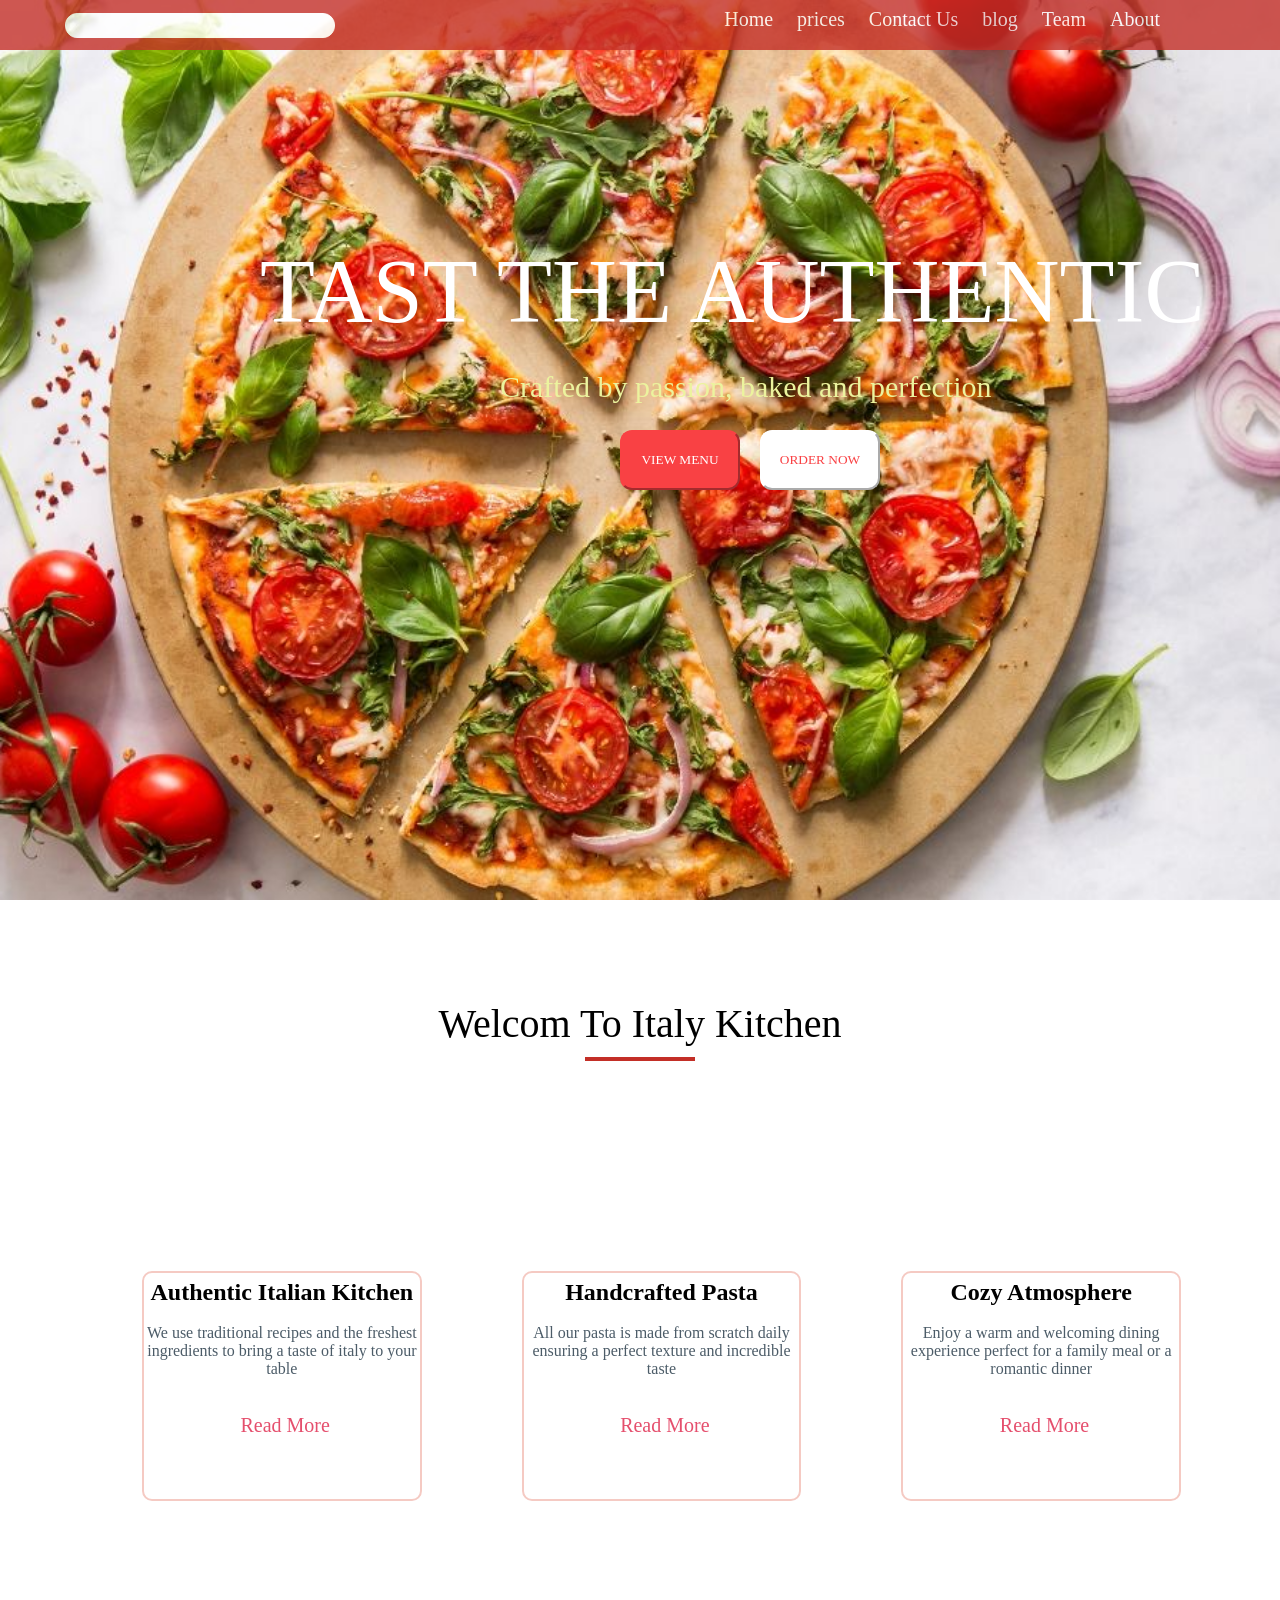
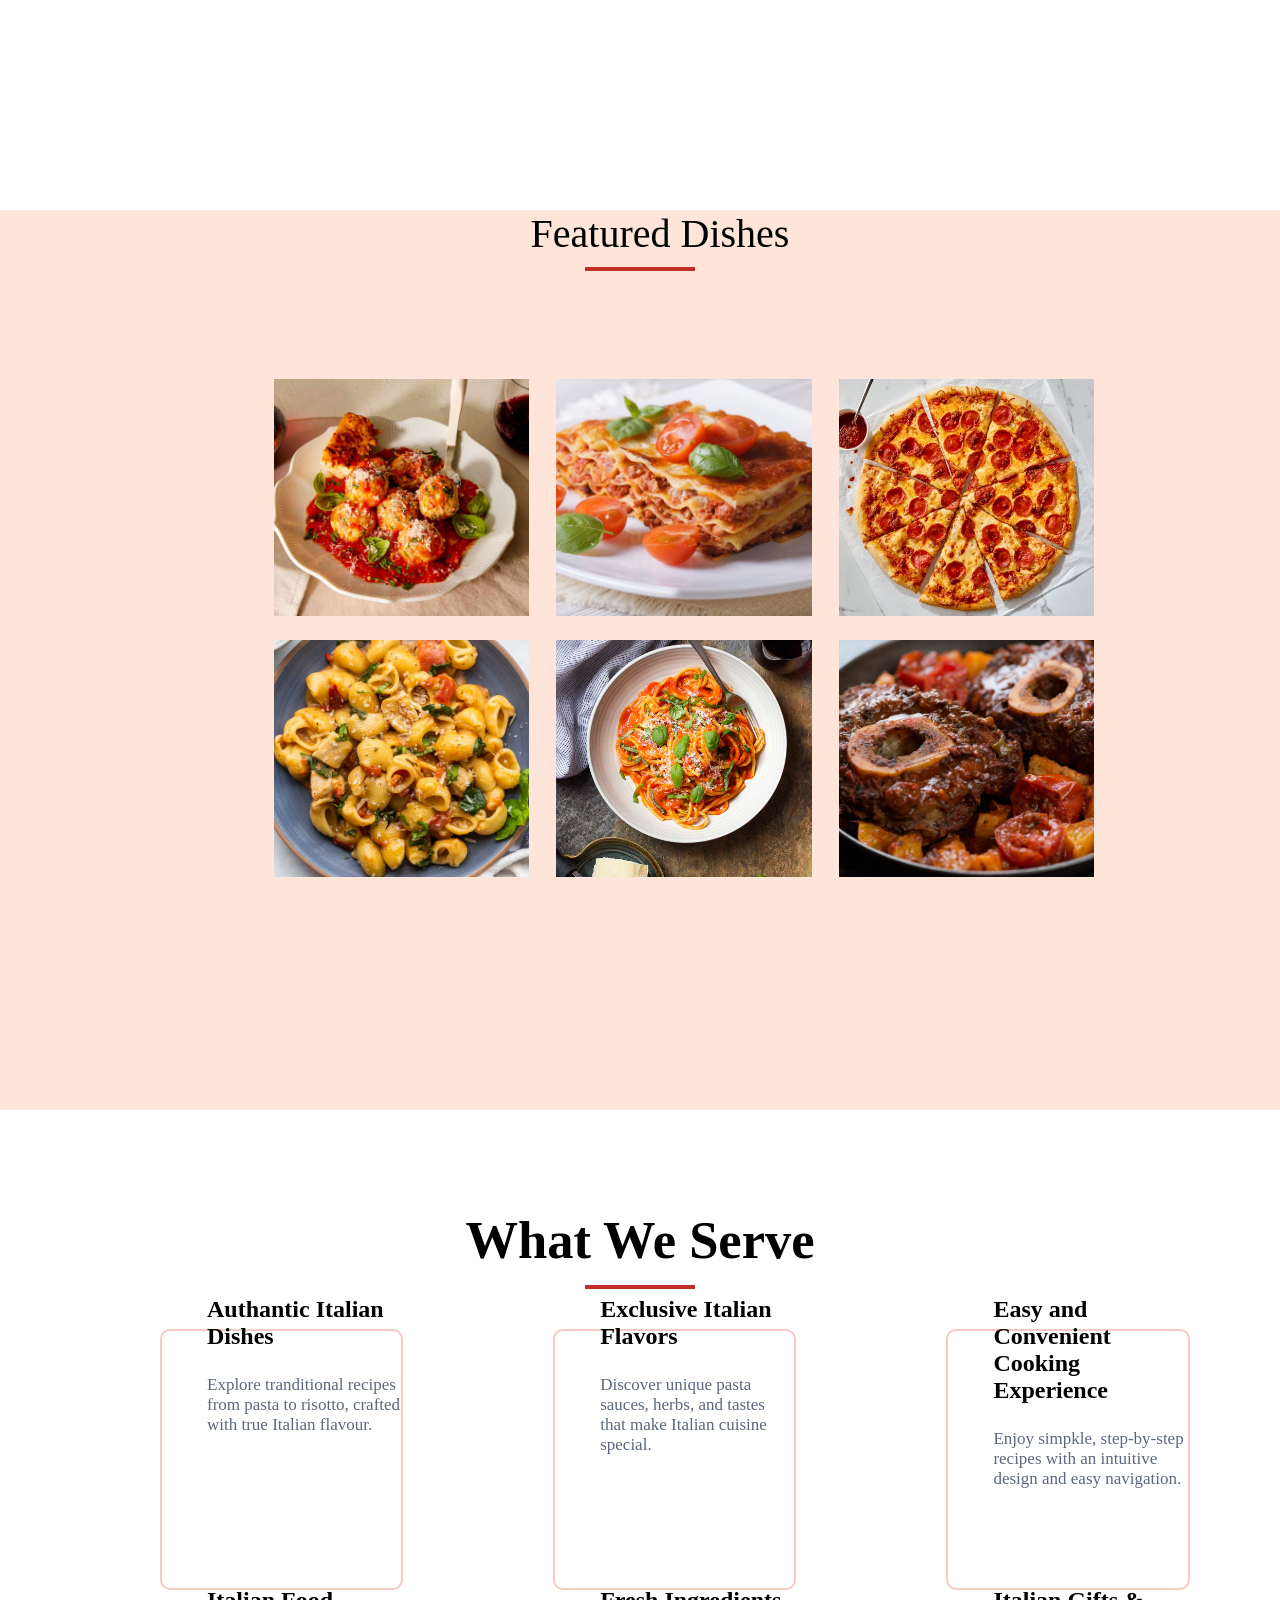
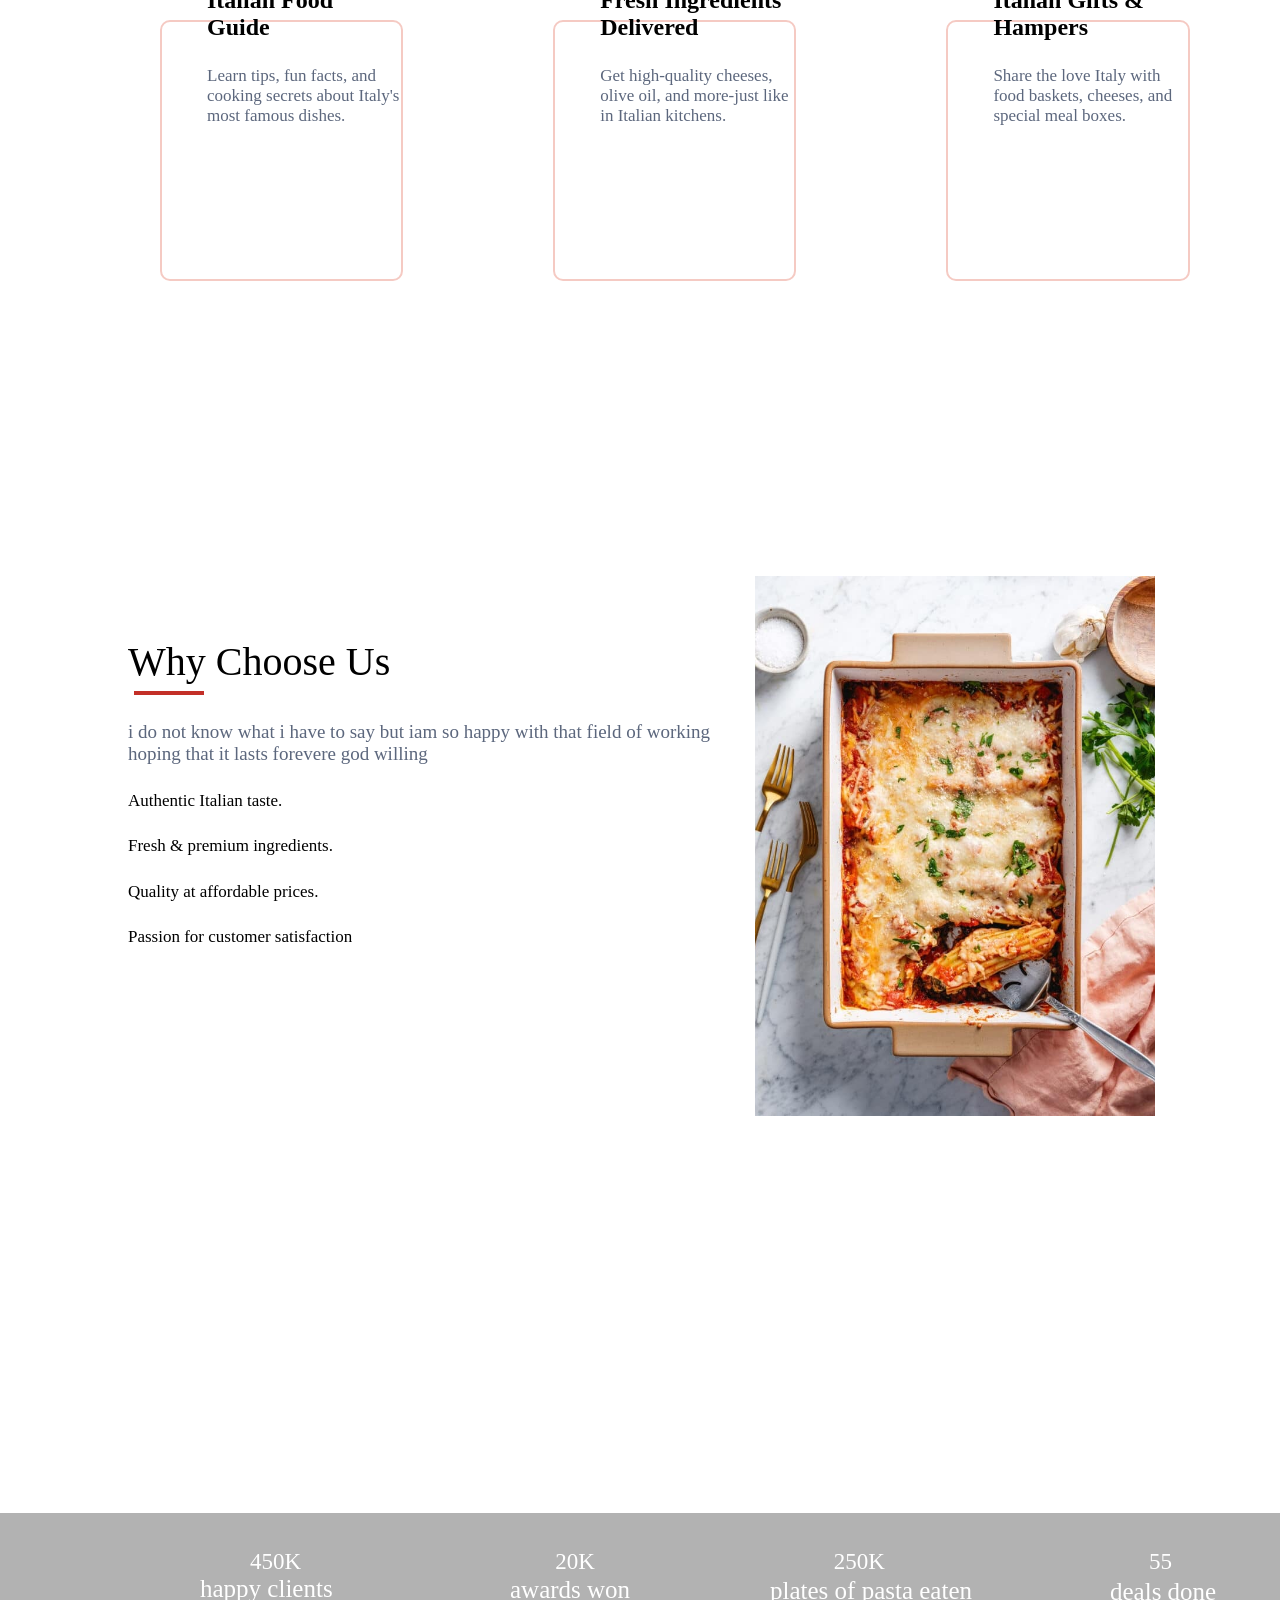
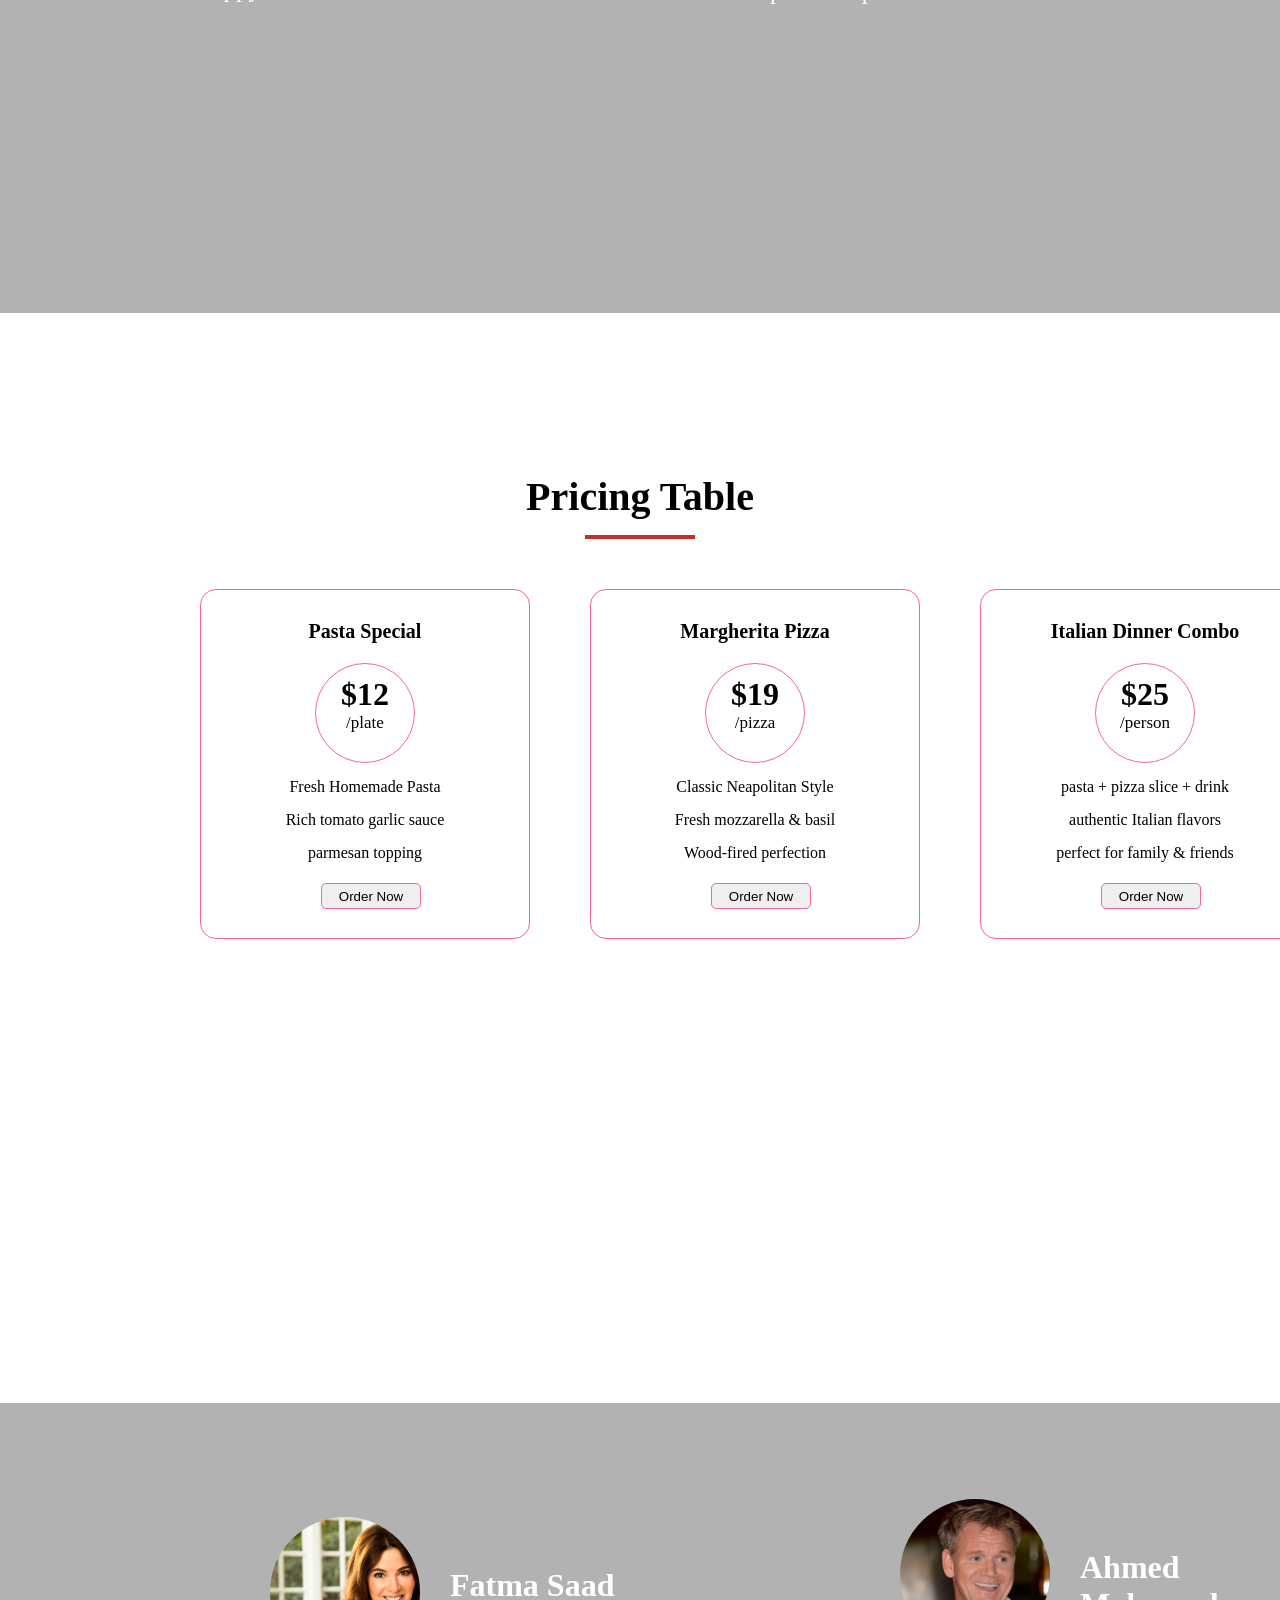
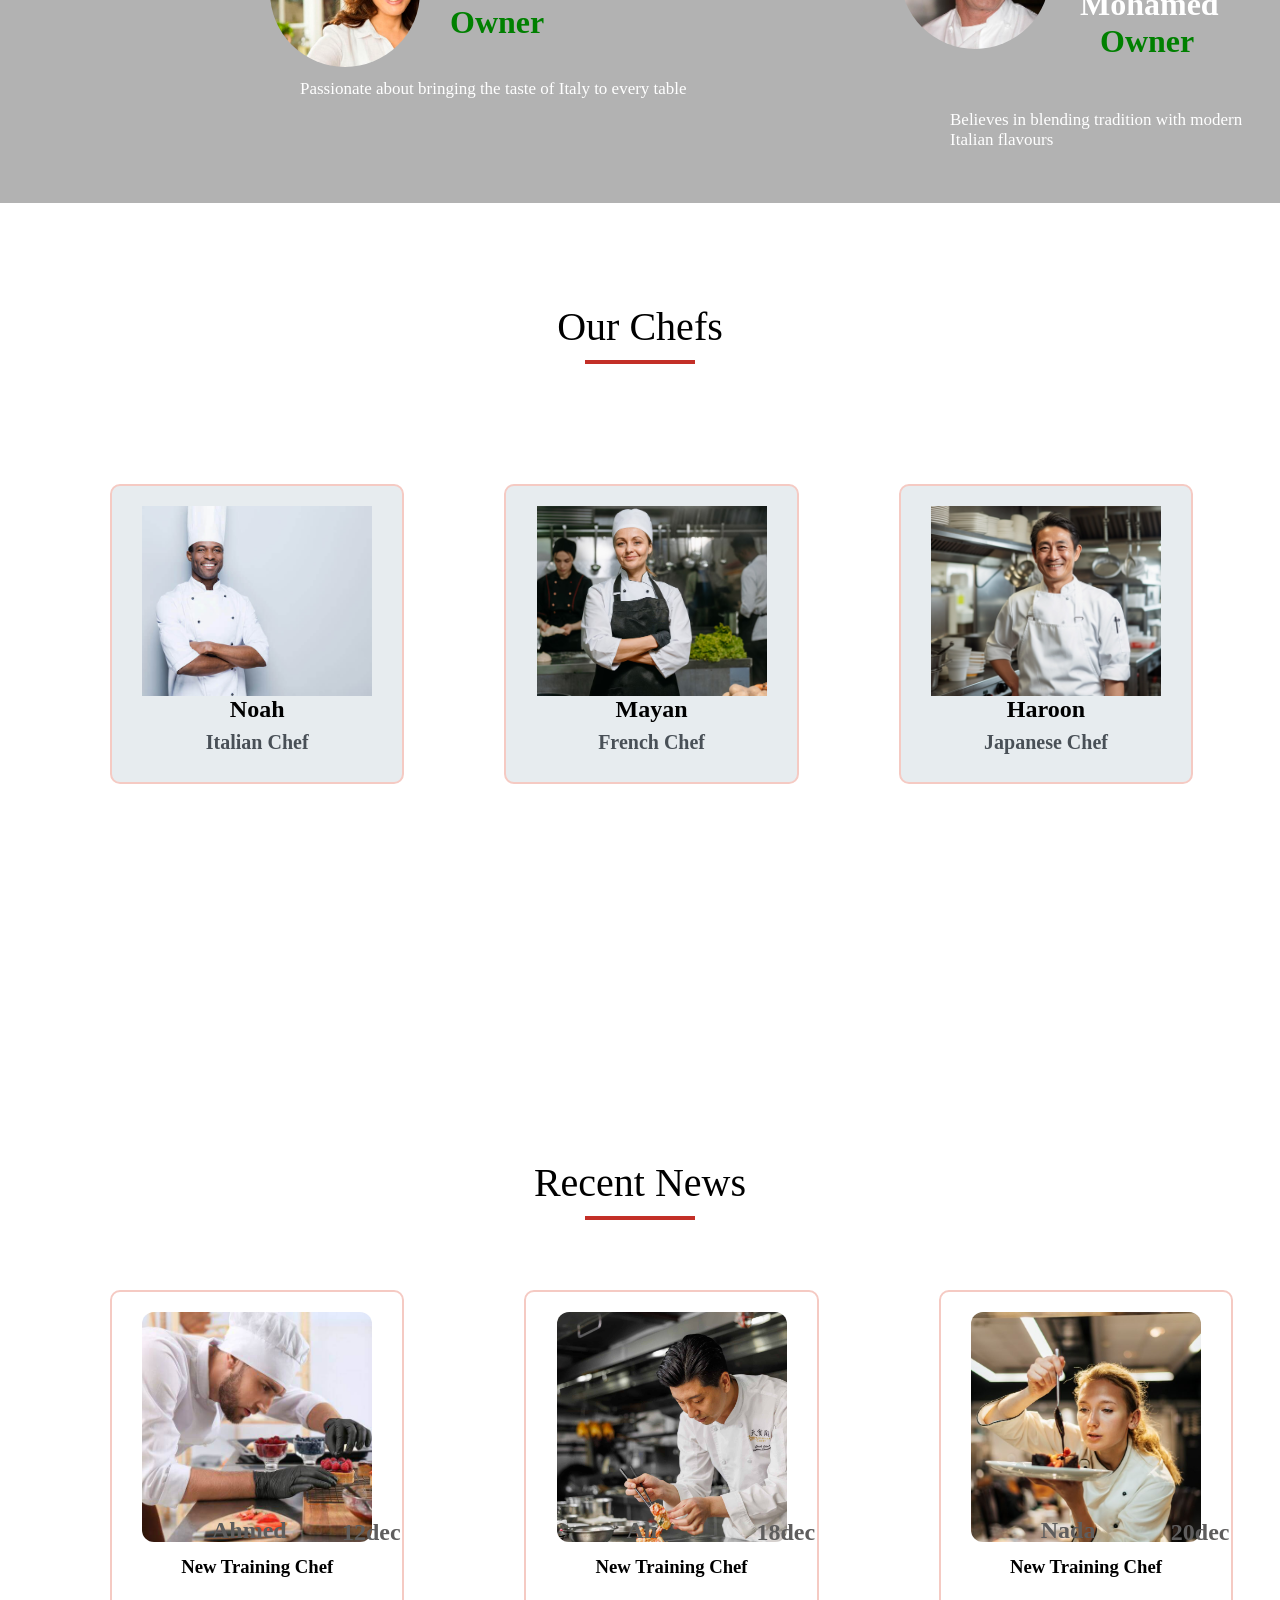
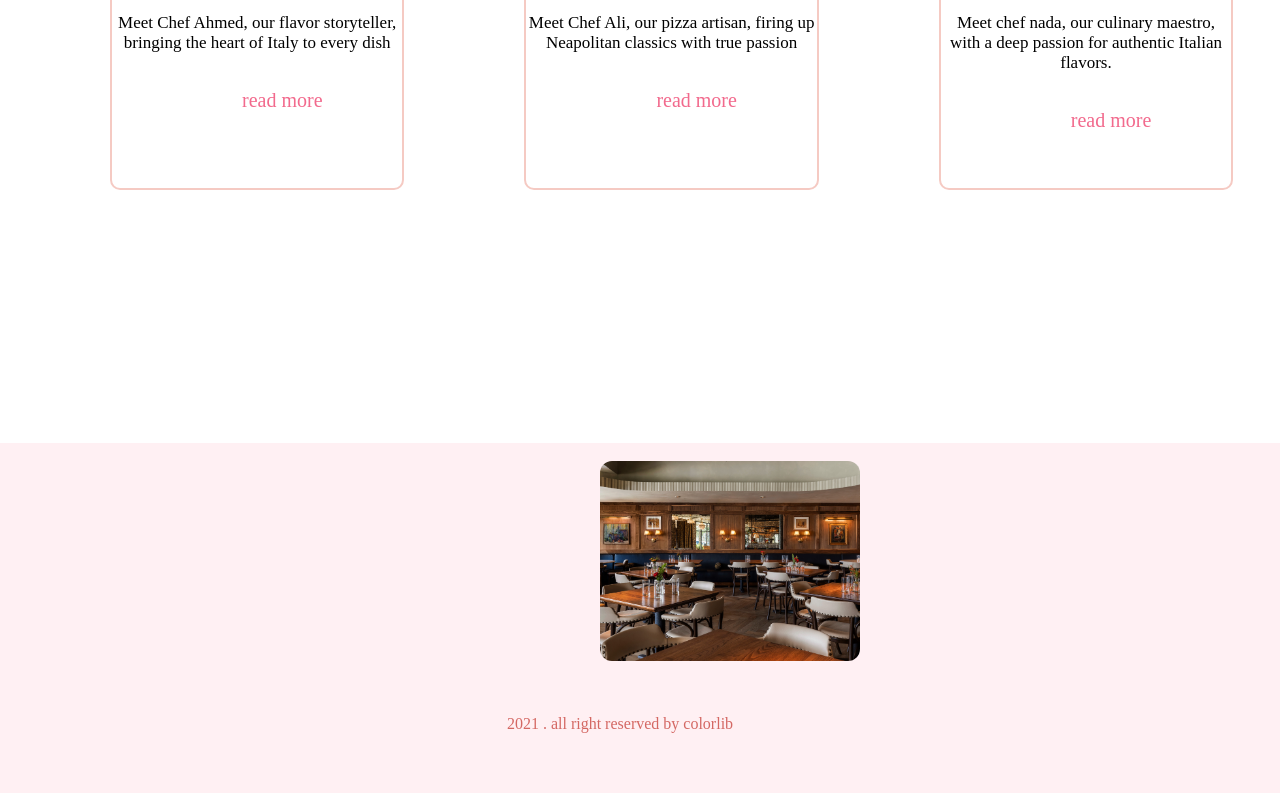
==== commit afb0834d: "Removed site title" ====
--- a/index.html
+++ b/index.html
@@ -5,8 +5,8 @@
         <meta charset="UTF-8">
         <link rel="stylesheet" href="../italy-kitchen/css/all.css">
         <link rel="stylesheet" href="../italy-kitchen/css/style.css">
-        <link rel="stylesheet" href="css/style.css"
-        <title> Italy Kitchen</title>
+        <link rel="stylesheet" href="css/style.css">
+        
 
     </head>
 <body>
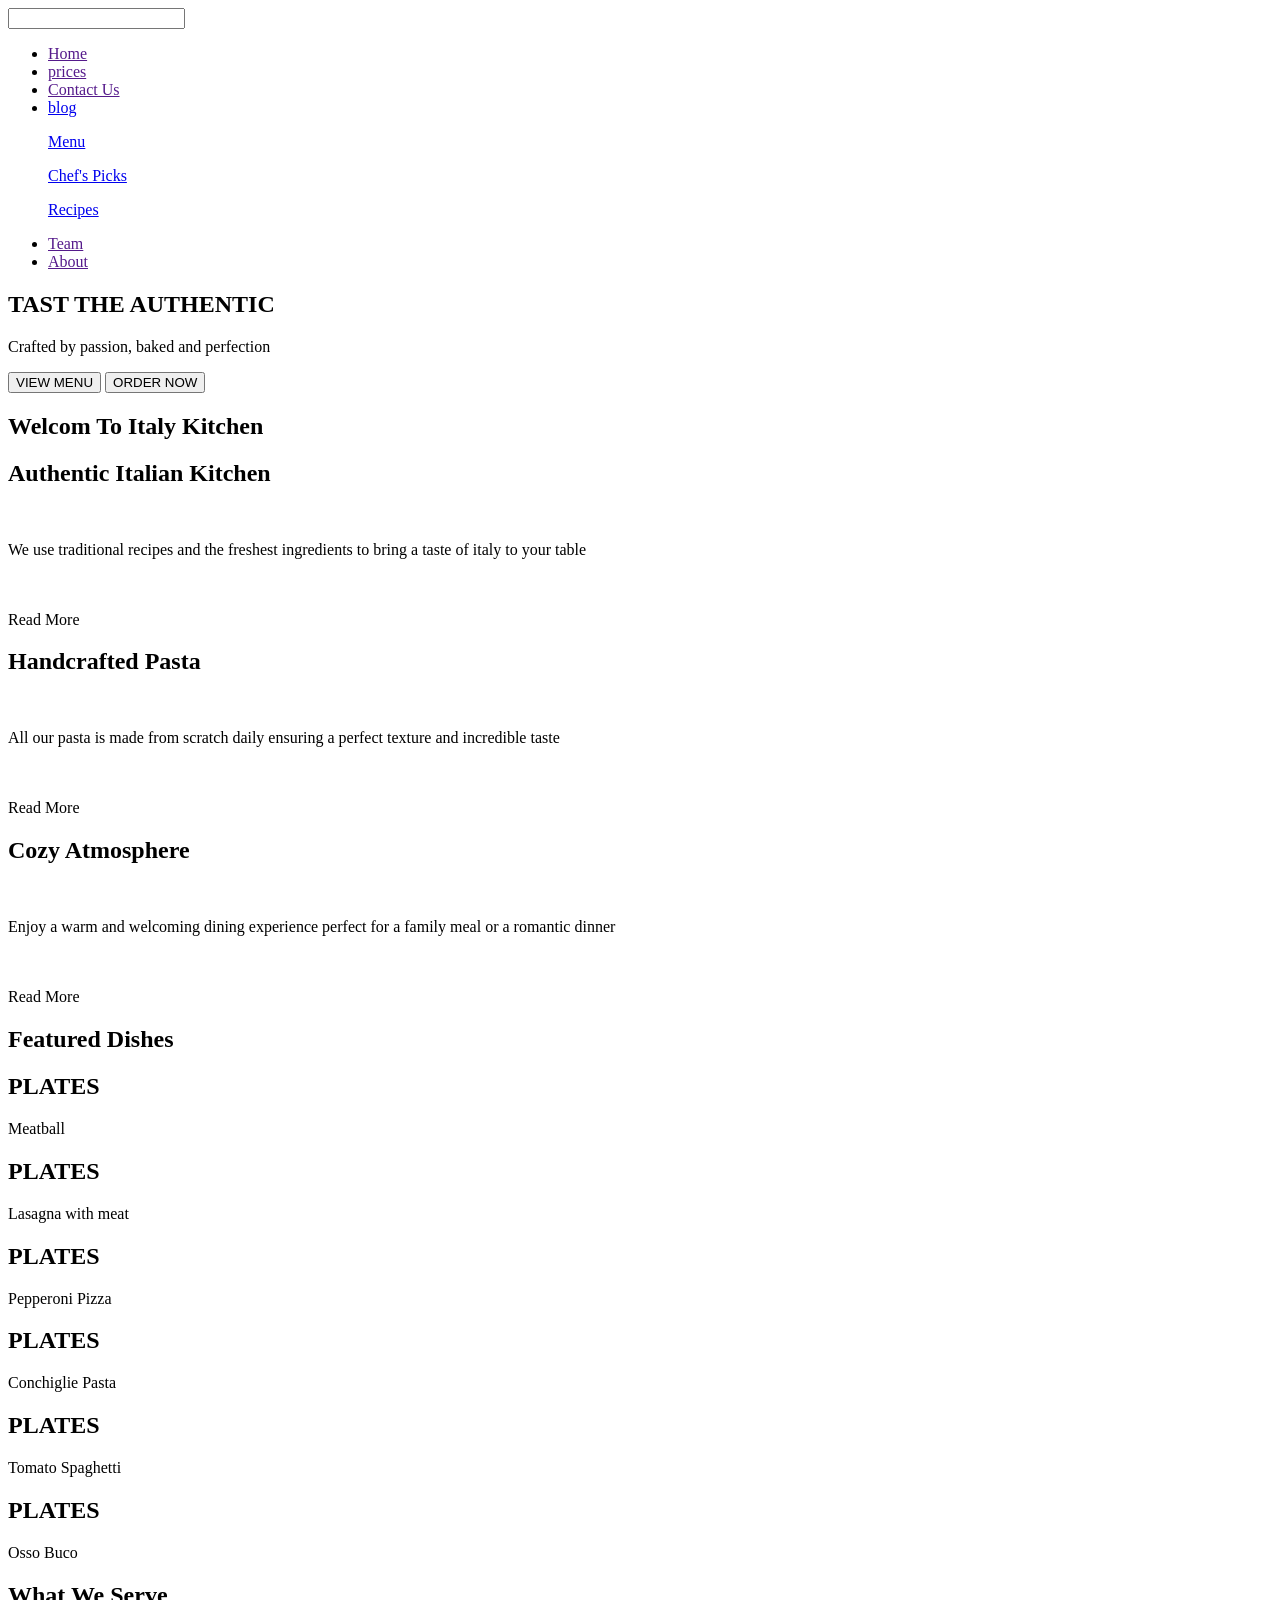
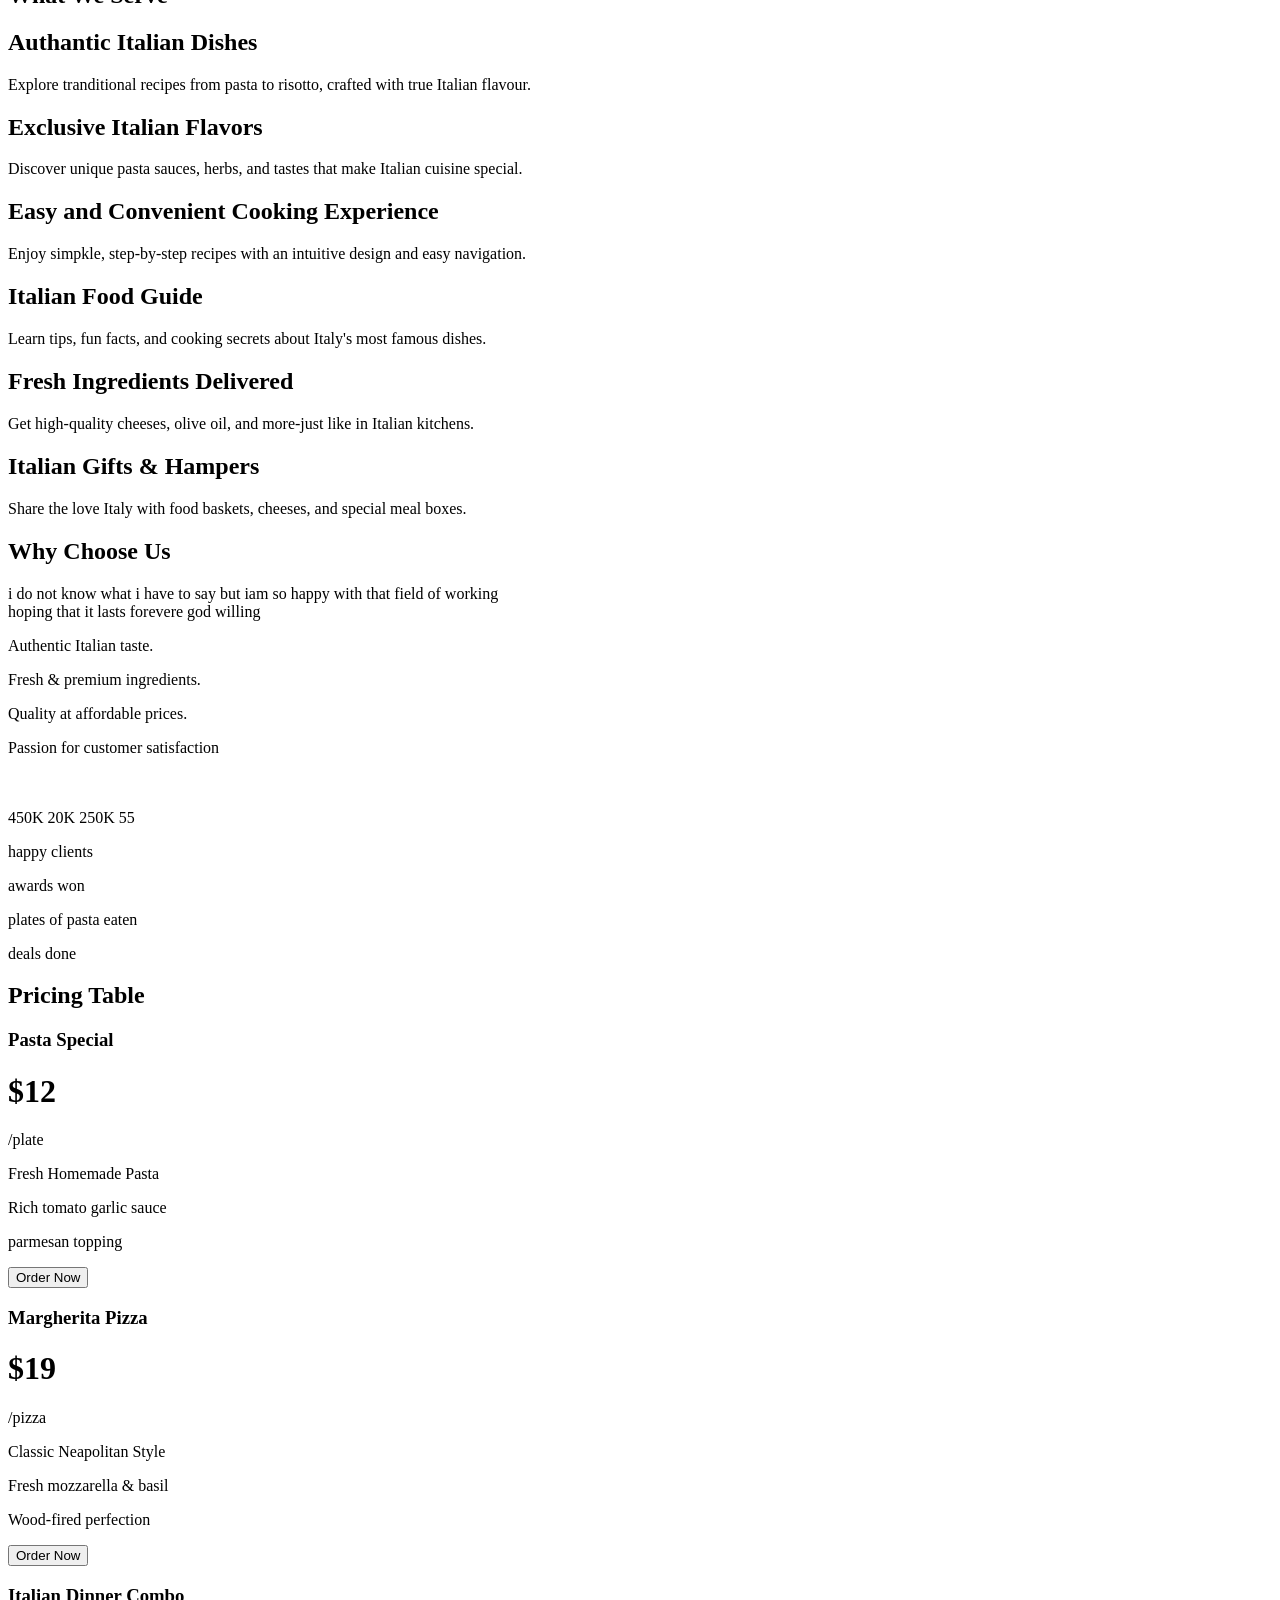
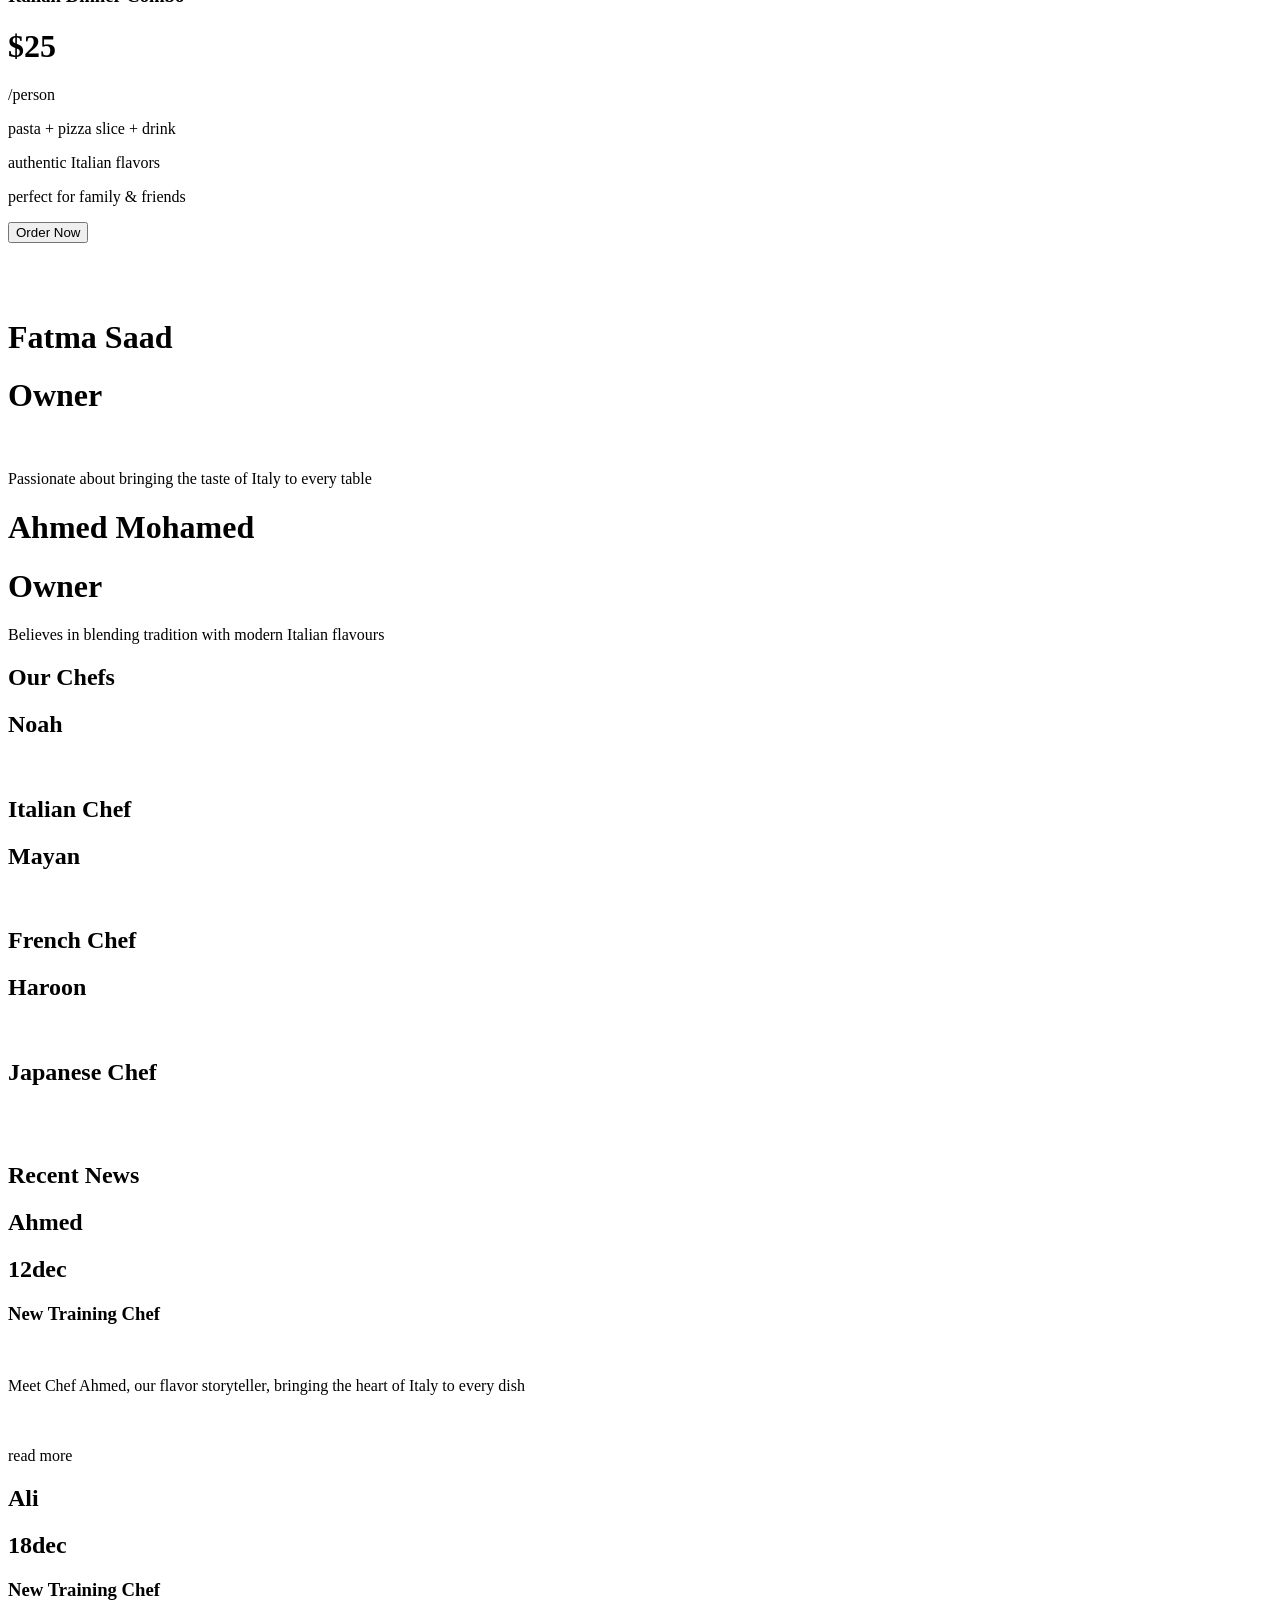
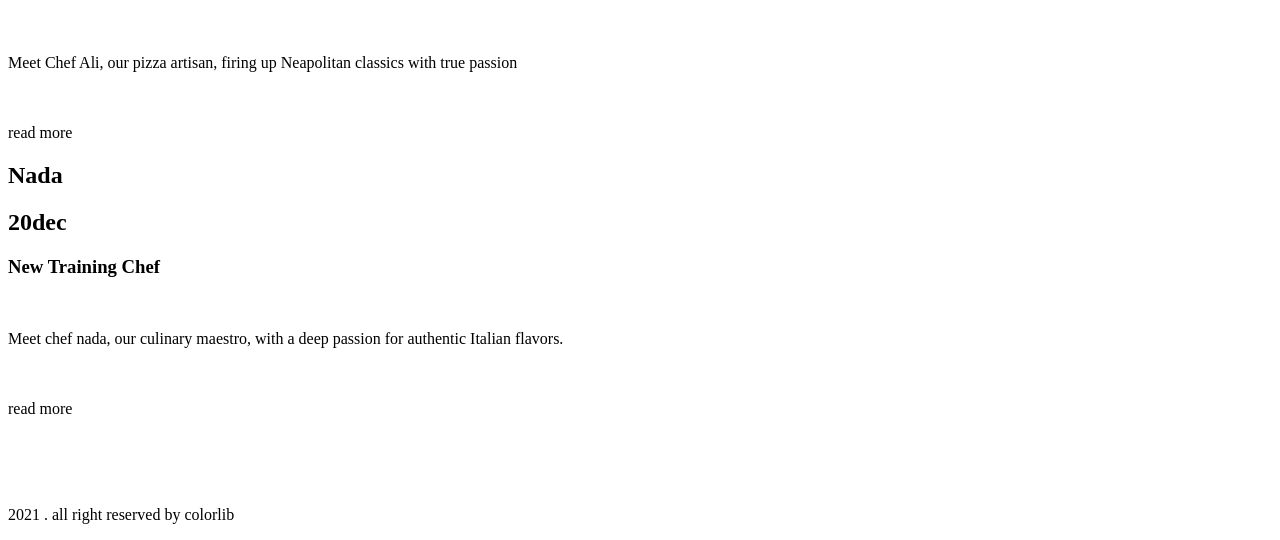
==== commit f69ee5ea: "Fix icon links" ====
--- a/index.html
+++ b/index.html
@@ -3,9 +3,10 @@
     <head>
 
         <meta charset="UTF-8">
+        
+        <link rel="stylesheet" href="../italy-kitchen/css/style.css">
         <link rel="stylesheet" href="../italy-kitchen/css/all.css">
-        <link rel="stylesheet" href="../italy-kitchen/css/style.css">
-        <link rel="stylesheet" href="css/style.css">
+        
         
 
     </head>
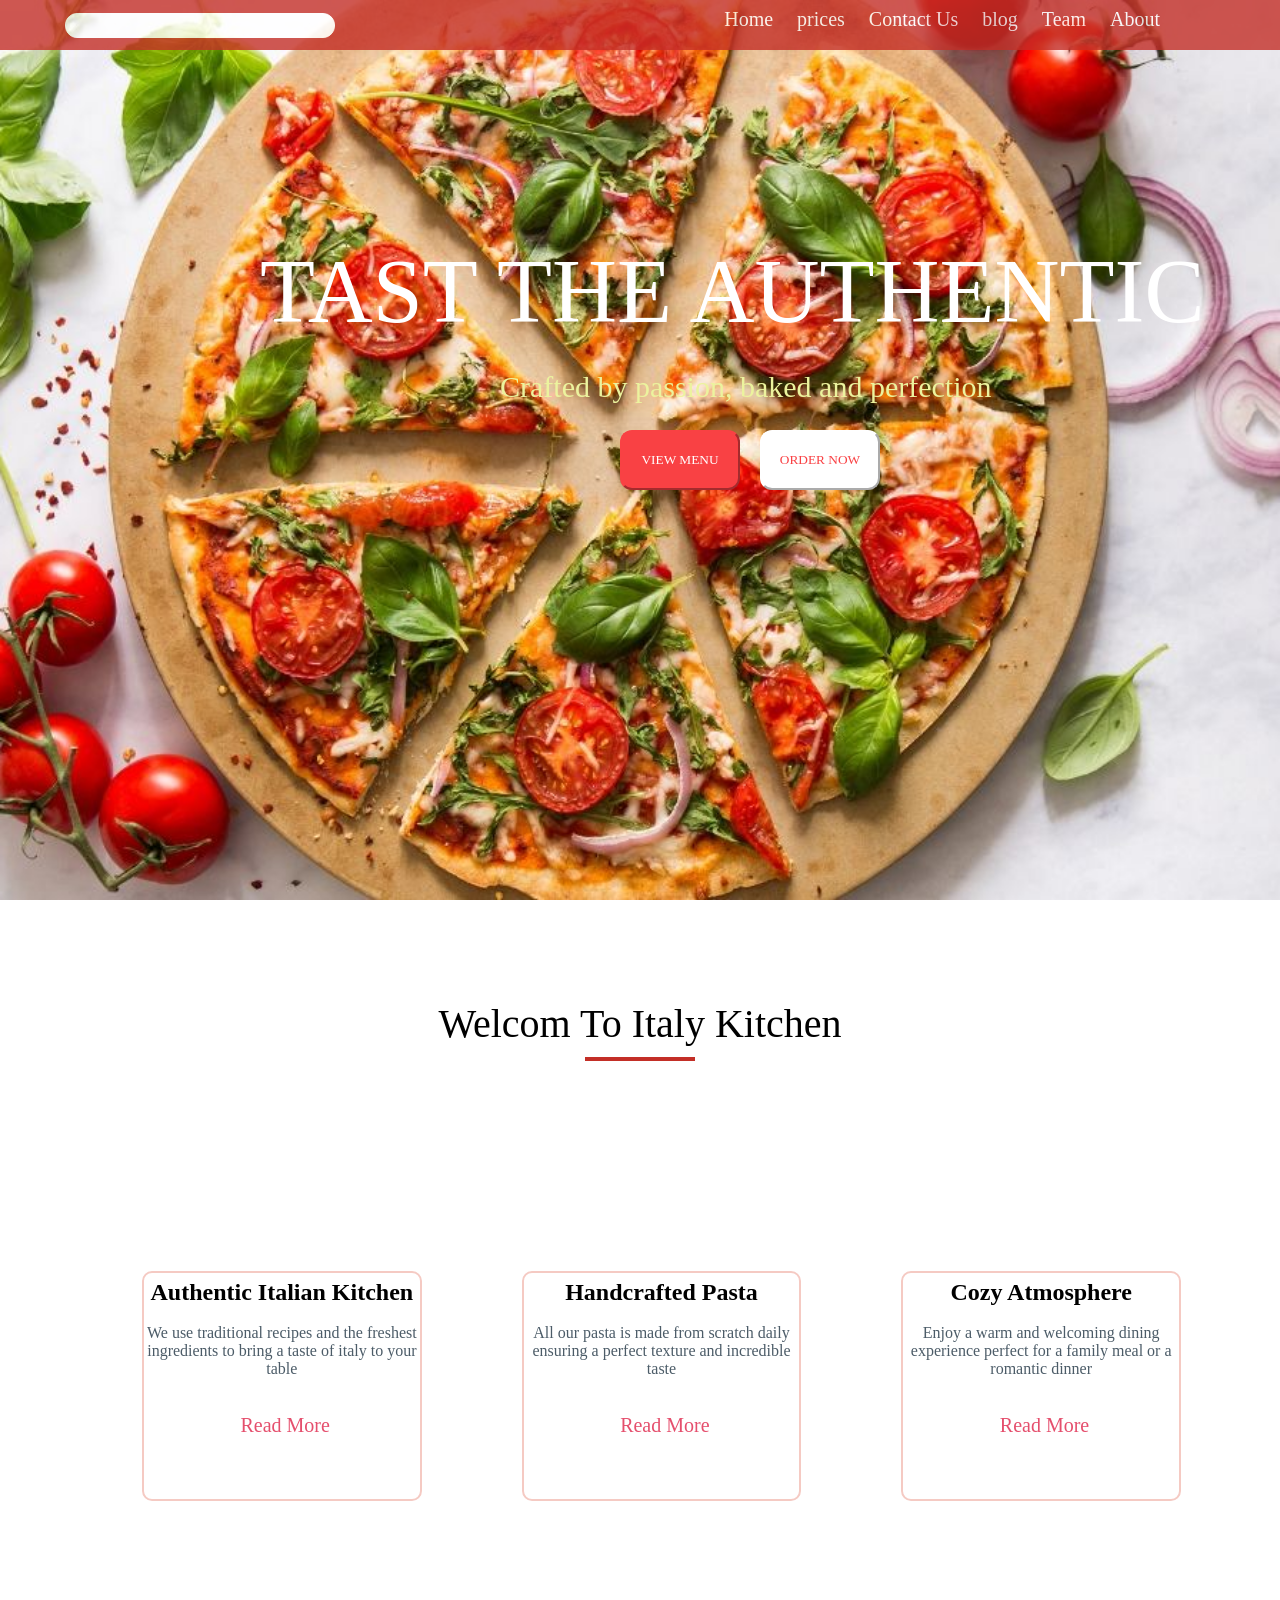
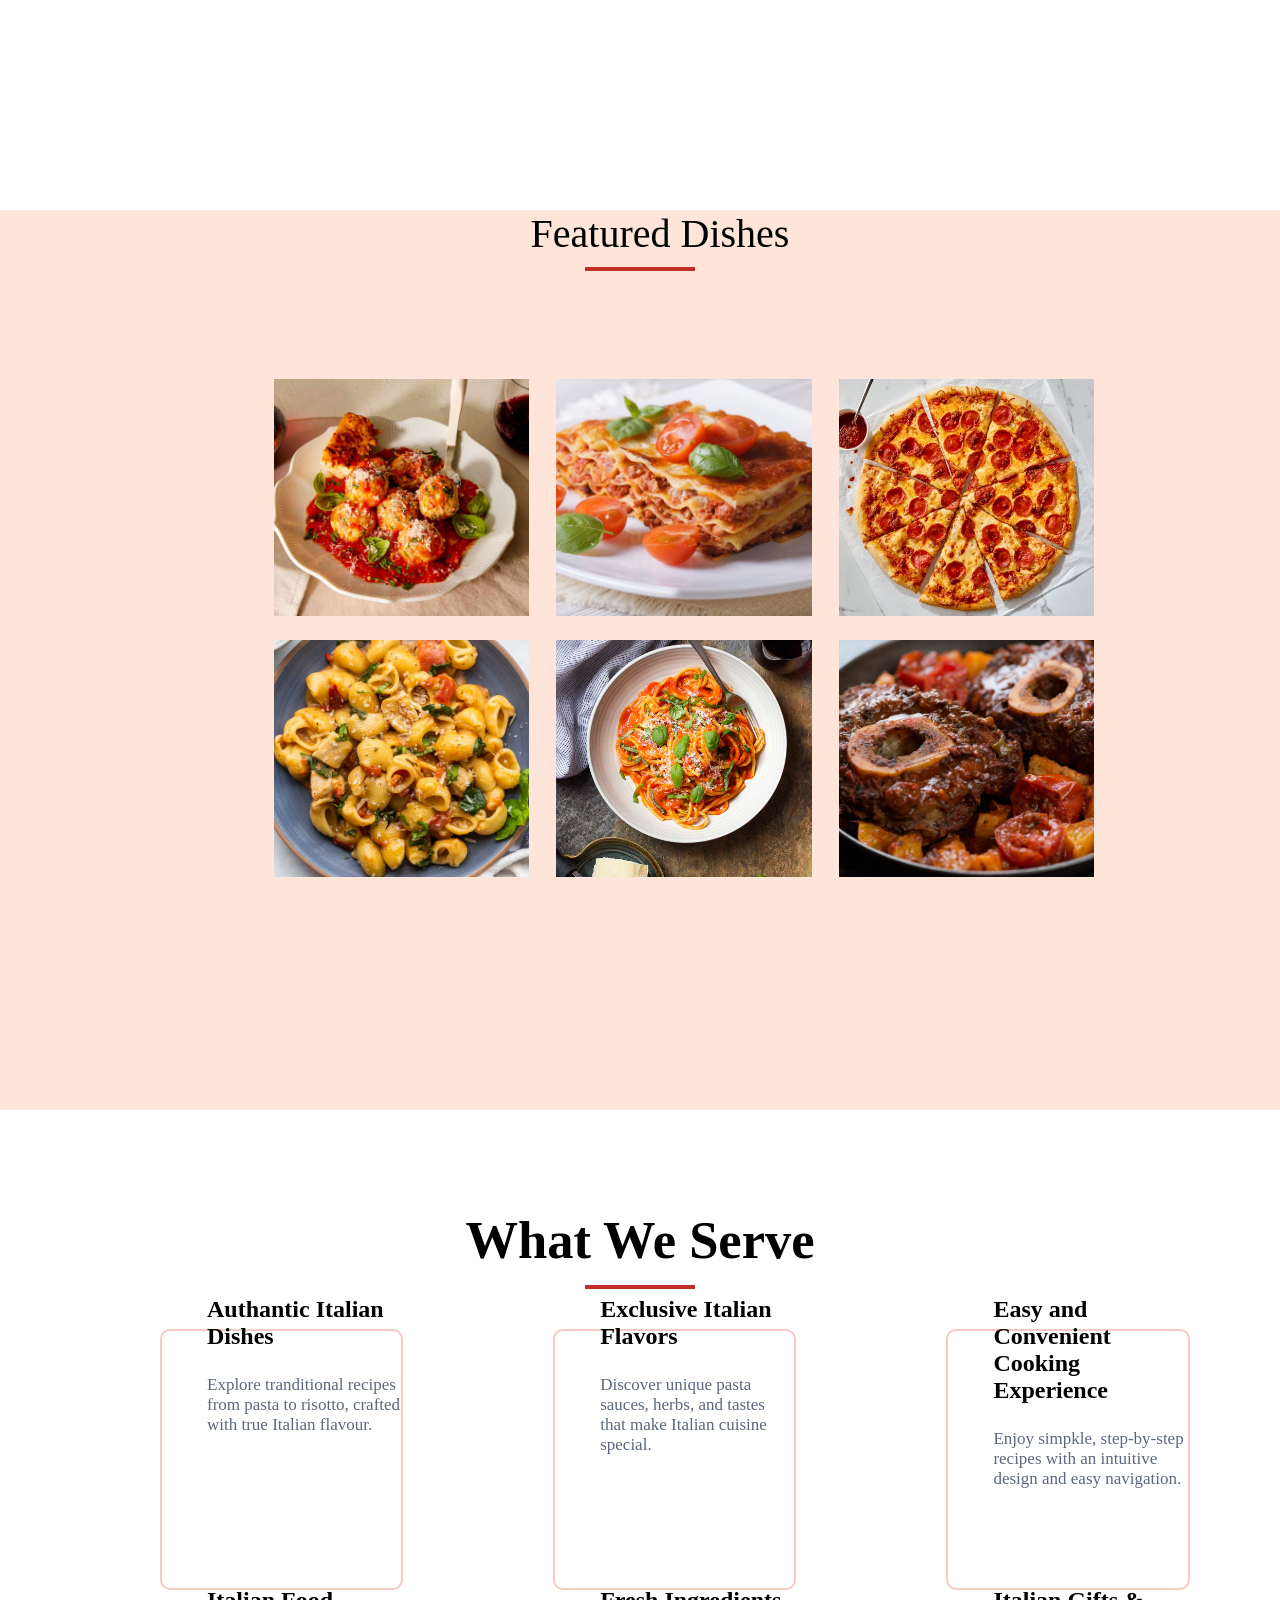
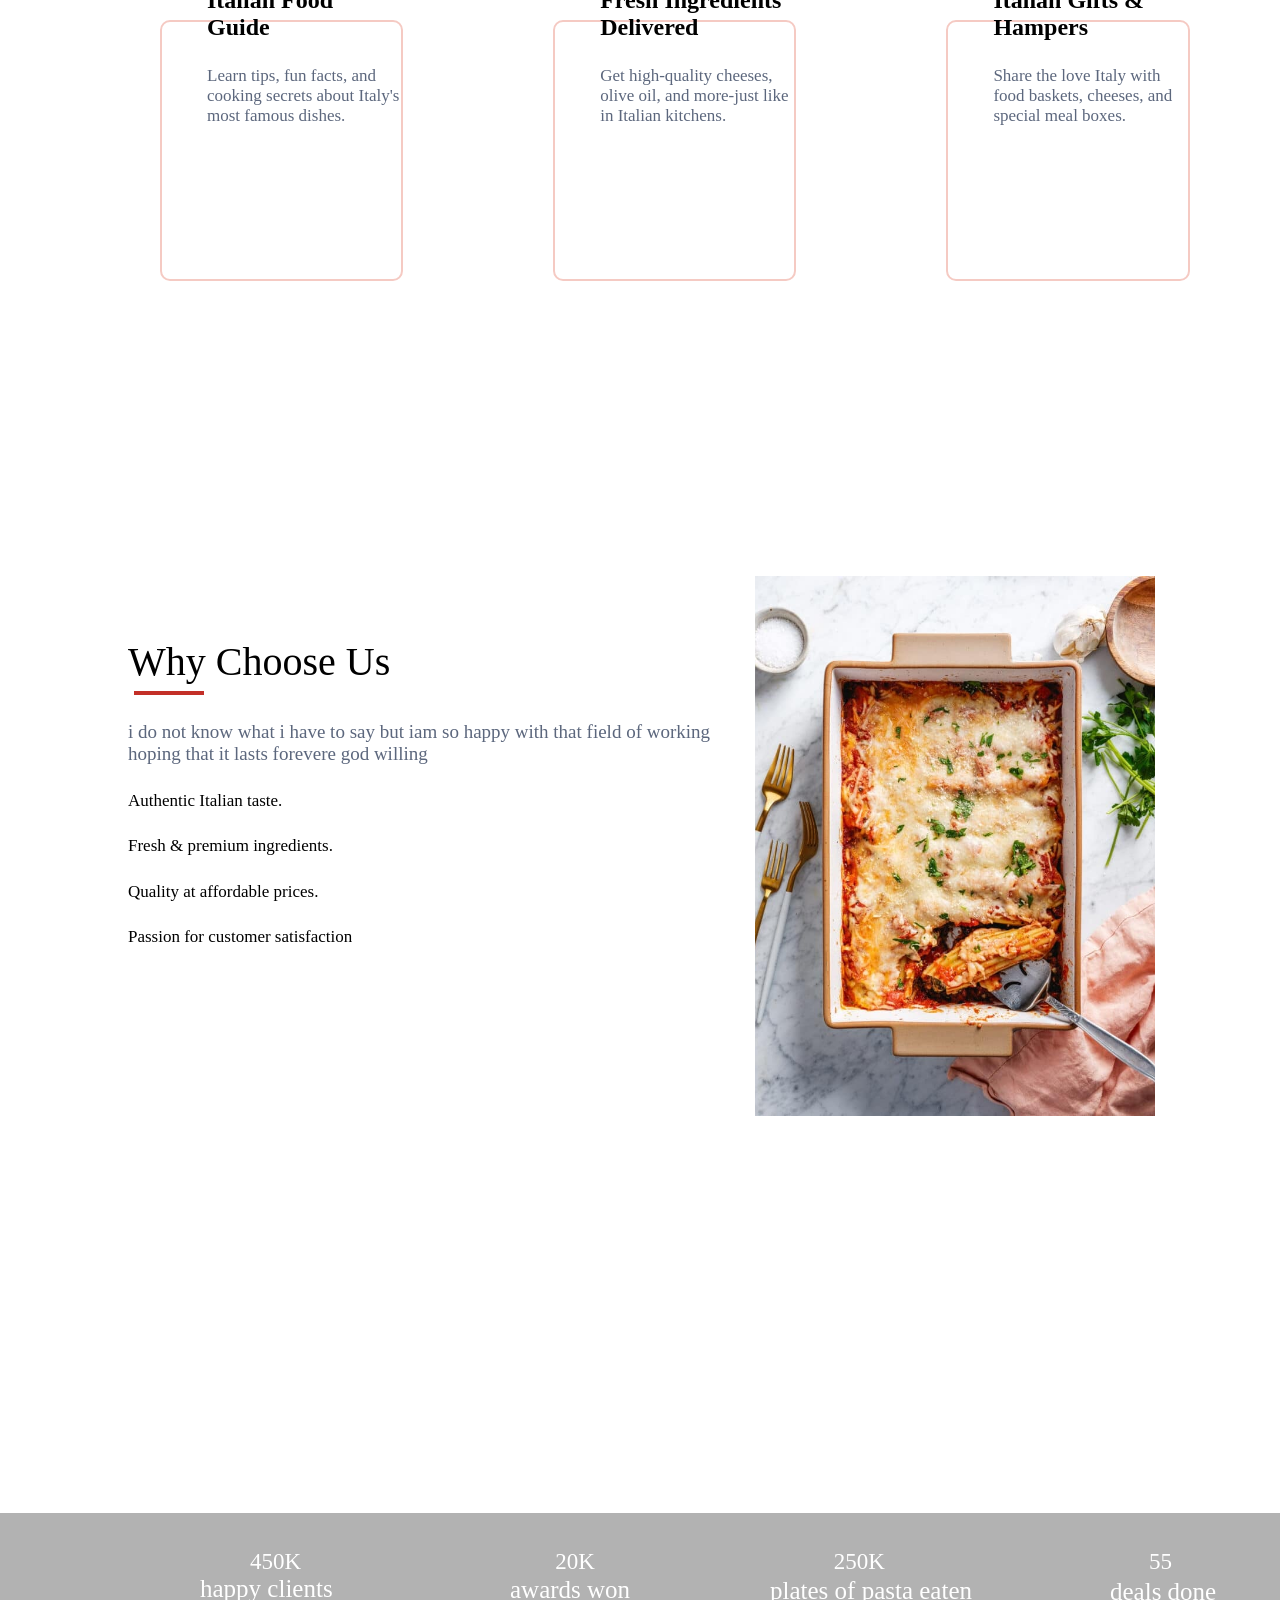
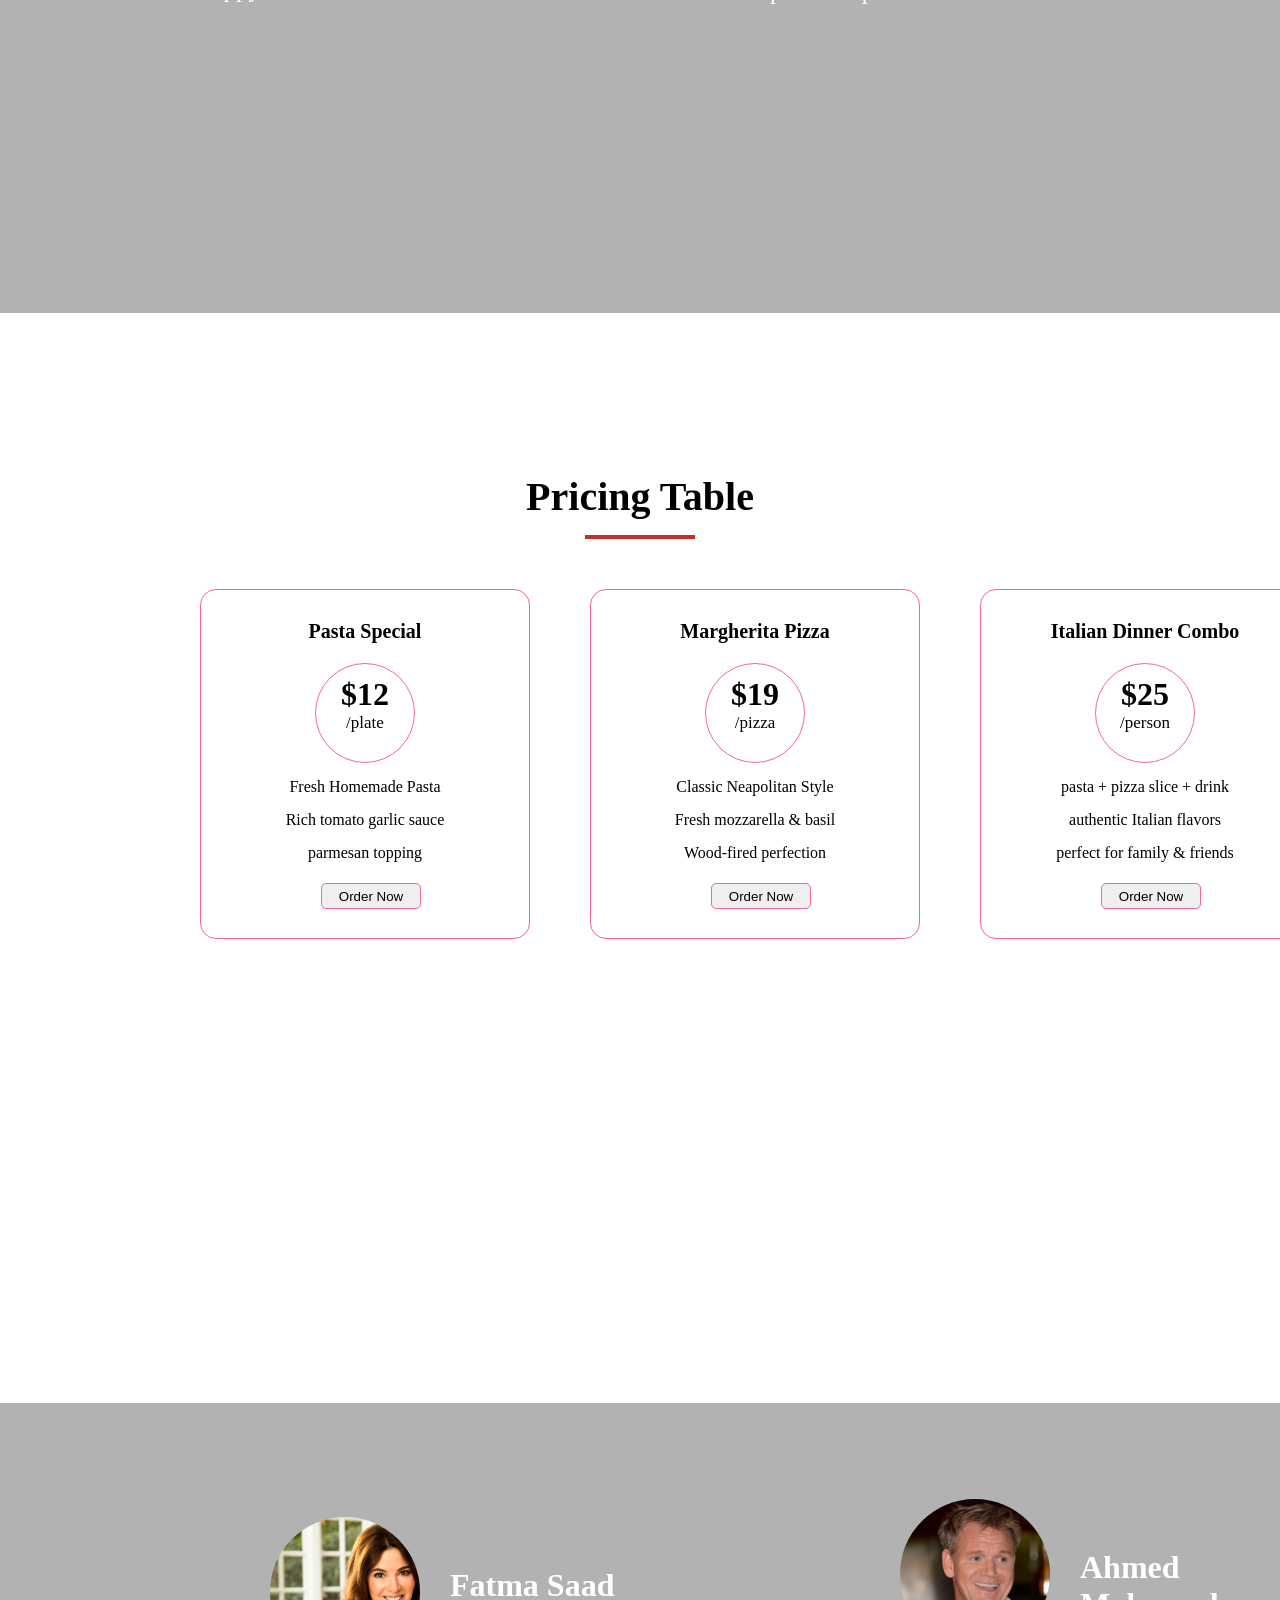
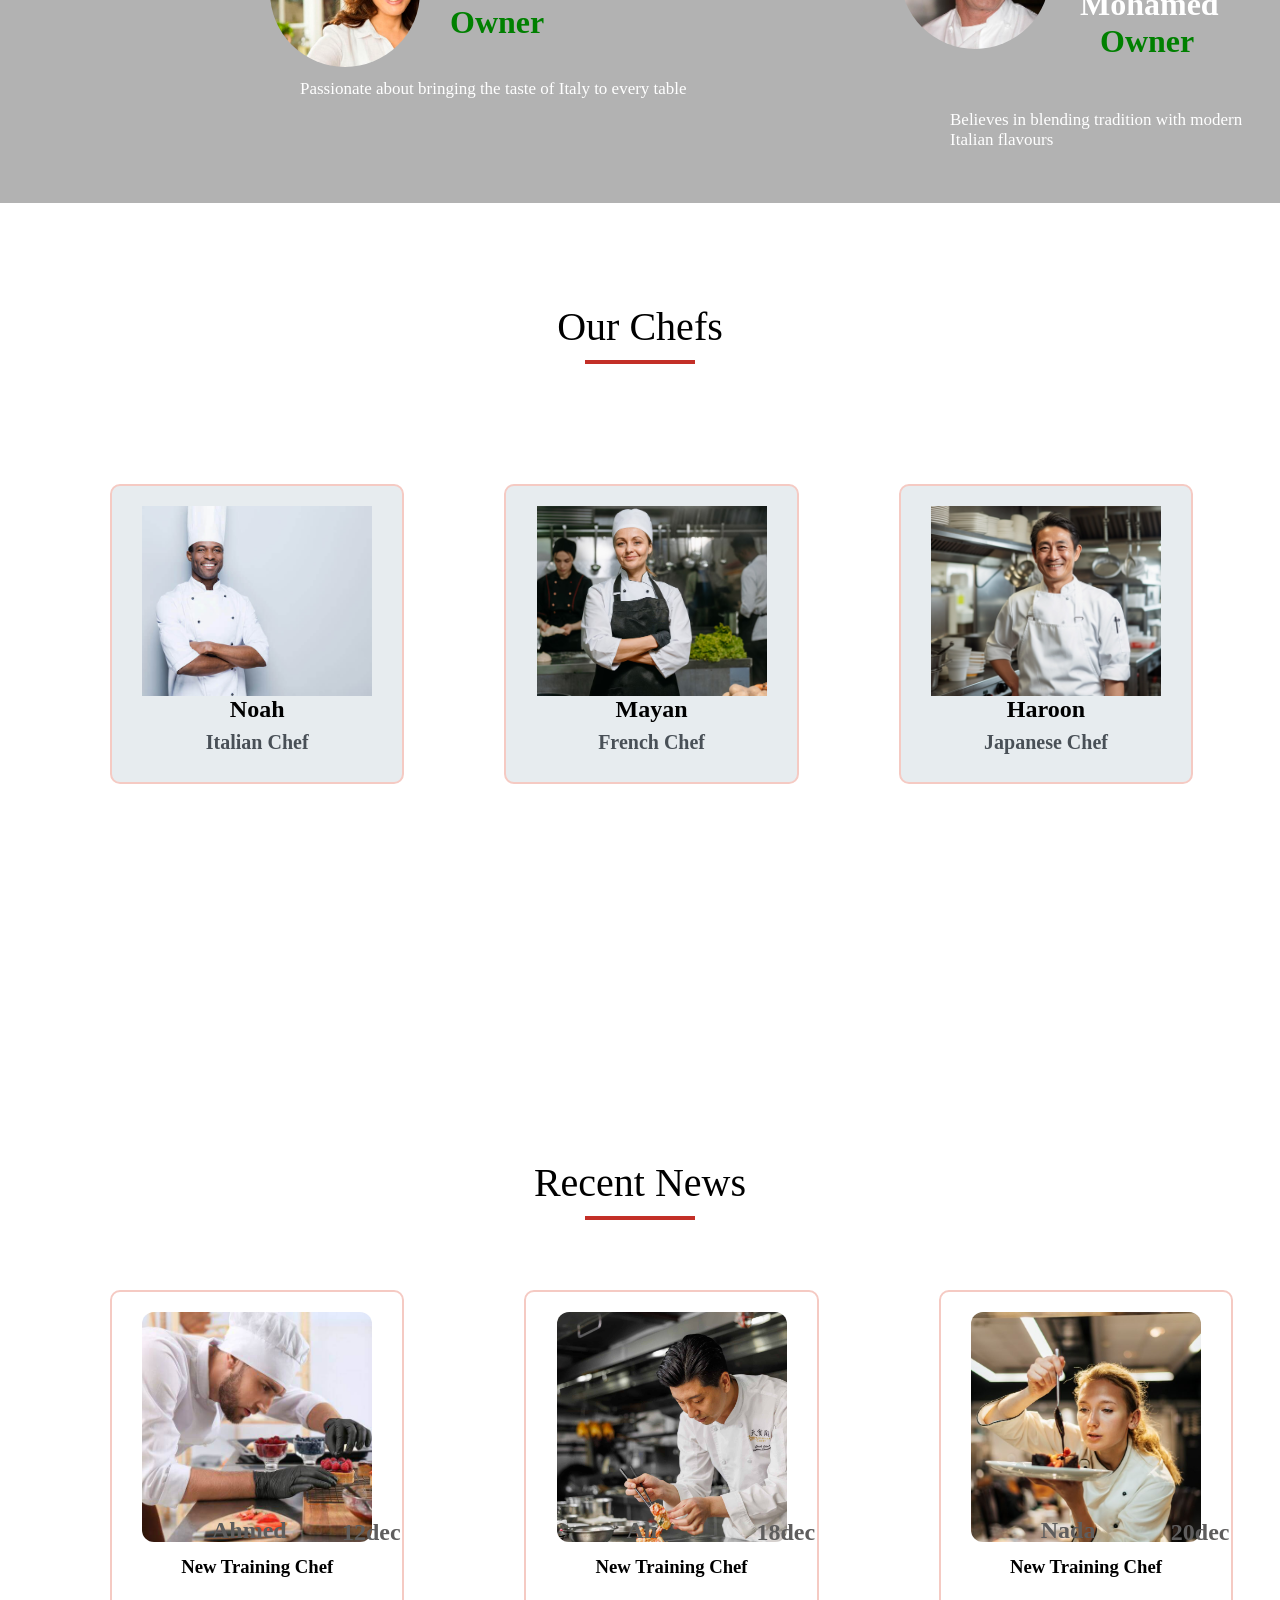
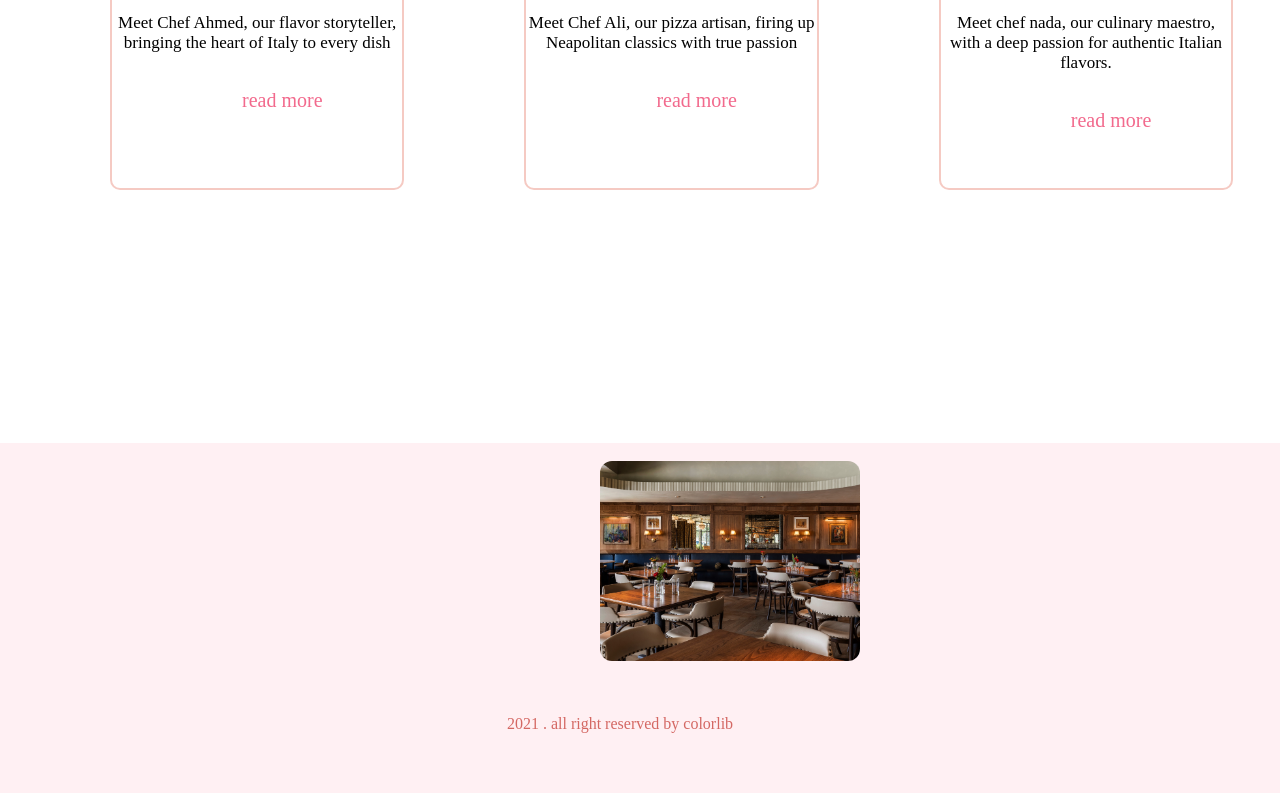
==== commit 65e60aa5: "Fix icon links" ====
--- a/index.html
+++ b/index.html
@@ -1,351 +1,353 @@
-
-<html lang="en">
-    <head>
-
-        <meta charset="UTF-8">
-        
-        <link rel="stylesheet" href="../italy-kitchen/css/style.css">
-        <link rel="stylesheet" href="../italy-kitchen/css/all.css">
-        
-        
-
-    </head>
-<body>
-    <div class="first-section">
-        <div class="overlay"></div>
-    <div class="header">
-        <i class="fa-solid fa-house my-icon"></i>
-        <input class="input1" type="search">
-        <ul class="links">
-         <li> <a class="a1" href="">Home</a></li>
-         <li> <a class="a2" href="">prices</a></li>
-         <li> <a class="a3" href="">Contact Us</a></li>
-
-
-
-
-            
-                     <li class="blog">
-                        <a href="£">blog</a>
-                        <div class="blog-option">
-                            <p><a href="£">Menu</a></p>
-                            <p><a href="£">Chef's Picks</a></p>
-                            <p><a href="£">Recipes</a></p>
-                        </div>
-                     </li>
-
-
-
-
-
-         <li> <a class="a4" href="">Team</a></li>
-         <li> <a class="a5" href="">About</a></li>
-        </ul>
-         <div class="search-logo"><i class="fa-solid fa-magnifying-glass"></i></div>
-    </div> 
-         <h2 class="h1">TAST THE AUTHENTIC</h2>
-         <p  class="p1">Crafted by passion, baked and perfection  </p>
-         <button class="button1">VIEW MENU</button>
-         <button class="button2">ORDER NOW</button>
-    </div>
-    <!----------------------end of section1------------------->
-    
-   <div class="second-section">
-        <h2 class="h2-sec-section">Welcom To Italy Kitchen</h2><div class="underline"></div>
-        <div class="orderd-divs">
-            <div class="ordiv-div1"><i class="fa-solid fa-utensils icon1"></i>
-                 <h2 >Authentic Italian Kitchen</h2>
-                 <br>
-                 <p >We use traditional recipes and the freshest ingredients to bring a taste of italy to your table</p>
-                 <br><br>
-                 <a>Read More</a>
-            </div>
-            <div class="ordiv-div2"><i class="fa-solid fa-wand-magic-sparkles icon2"></i>
-                  <h2>Handcrafted Pasta</h2>
-                 <br>
-                 <p >All our pasta is made from scratch daily ensuring a perfect texture and incredible taste</p>
-                 <br><br>
-                 <a>Read More</a>
-            </div>
-            <div class="ordiv-div3"><i class="fa-solid fa-pizza-slice icon3"></i>
-                 <h2> Cozy Atmosphere</h2>
-                 <br>
-                 <p >Enjoy a warm and welcoming dining experience perfect for a family meal or a romantic dinner</p>
-                 <br><br>
-                 <a>Read More</a>
-            </div> 
-
-        </div>
-   </div>
-   <!----------------------end of section2------------------->
-   <div class="third-section">
-       
-    <h2 class="h2-sec-three">Featured Dishes</h2>
-    <div class="unline"></div>
-        
-        <div class="photos_div">
-
-            <div class="photos_div_div1">
-                <h2 class="sec3-photos-h2">PLATES</h2>
-                <p class="nameof-dish">Meatball</p>
-            </div>
-            <div class="photos_div_div2">
-                <h2 class="sec3-photos-h2">PLATES</h2>
-                <p class="nameof-dish">Lasagna with meat</p>
-            </div>
-            <div class="photos_div_div3">
-                <h2 class="sec3-photos-h2">PLATES</h2>
-                <p class="nameof-dish">Pepperoni Pizza</p>
-            </div>
-            <div class="photos_div_div4">
-                <h2 class="sec3-photos-h2">PLATES</h2>
-                <p class="nameof-dish">Conchiglie Pasta</p>
-            </div>
-            <div class="photos_div_div5">
-                <h2 class="sec3-photos-h2">PLATES</h2>
-                <p class="nameof-dish"> Tomato Spaghetti</p>
-            </div>
-            <div class="photos_div_div6">
-                <h2 class="sec3-photos-h2">PLATES</h2>
-                <p class="nameof-dish">Osso Buco </p>
-            </div>
-
-        </div>
-        
-   </div>
-  <!----------------------end of section3------------------->
-    <div class="fourth-section">
-        <div class="h2-sec-four"><h2>What We Serve</h2><div class="underline2"></div></div>
-           <div class="text_div1">
-                <i class="fa-solid fa-crown  sec4-icon1"></i>
-                <h2 class="sec4-h2-divs">Authantic Italian Dishes</h2>
-                <p class="sec4-p-divs">Explore tranditional recipes from pasta to risotto, crafted with true Italian flavour.</p>
-             
-            </div>
-            <div class="text_div2">
-                <i class="fa-solid fa-wand-magic-sparkles sec4-icon2"></i>
-                <h2 class="sec4-h2-divs">Exclusive Italian Flavors</h2>
-                <p class="sec4-p-divs">Discover unique pasta sauces, herbs, and tastes that make Italian cuisine special. </p>
-             
-            </div>
-            <div class="text_div3">
-                <i class="fa-solid fa-basket-shopping sec4-icon3"></i>
-                <h2 class="sec4-h2-divs">Easy and Convenient Cooking Experience</h2>
-                <p class="sec4-p-divs"> Enjoy simpkle, step-by-step recipes with an intuitive design and easy navigation.</p>
-             
-            </div>
-            <div class="text_div4">
-                <i class="fa-solid fa-question sec4-icon4"></i>
-                <h2 class="sec4-h2-divs"> Italian Food Guide</h2>
-                <p class="sec4-p-divs"> Learn tips, fun facts, and cooking secrets about Italy's most famous dishes.</p>
-             
-            </div>
-            <div class="text_div5">
-                <i class="fa-solid fa-truck-fast  sec4-icon5"></i>
-                <h2 class="sec4-h2-divs"> Fresh Ingredients Delivered</h2>
-                <p class="sec4-p-divs"> Get high-quality cheeses, olive oil, and more-just like in Italian kitchens.</p>
-             
-            </div>
-            <div class="text_div6">
-                <i class="fa-solid fa-gift  sec4-icon6"></i>
-                <h2 class="sec4-h2-divs"> Italian Gifts & Hampers</h2>
-                <p class="sec4-p-divs"> Share the love Italy with food baskets, cheeses, and special meal boxes.</p>
-             
-            </div>
-
-    </div>
-     <!----------------------end of section4------------------->
-
-    <div class="fivth-section">
-        <h2 class="five-sec-h"> Why Choose Us</h2>
-        <div class="underlin-fiv5"></div>
-        <p class="fiv-sec-p">i do not know what i have to say but iam so happy with that field of working<br>  hoping that it lasts forevere god willing</p>
-        <p class="fiv-sec-p2"> <i class="fa-solid fa-check true-icon"></i>Authentic Italian taste.</p>
-        <p class="fiv-sec-p2"> <i class="fa-solid fa-check true-icon"></i>Fresh & premium ingredients.</p>
-        <p class="fiv-sec-p2"> <i class="fa-solid fa-check true-icon"></i> Quality at affordable prices.</p>
-        <p class="fiv-sec-p2"> <i class="fa-solid fa-check true-icon"></i>Passion for customer satisfaction</p>
-        
-        <div class="thephoto-five-sec"></div>
-        <div class="sec5-icons">
-        <i class="fa-solid fa-bowl-food food-icon1"></i>
-        <i class="fa-solid fa-utensils food-icon"></i>
-        <i class="fa-solid fa-utensils food-icon"></i>
-        </div>
-    </div>  
- <!----------------------end of section5r------------------->
-
-    <div class="sixth-section">
-          <div class="overlay_sec6">
-            
-                <i class="fa-solid fa-user-group"></i>
-                <i class="fa-solid fa-trophy"></i>
-                <i class="fa-solid fa-pizza-slice"></i>
-                <i class="fa-solid fa-file-pen"></i>
-              <br><br>
-            
-                <span class="texticon_sec6_1">450K</span>
-                <span class="texticon_sec6_2">20K</span>
-                <span class="texticon_sec6_3">250K</span>
-                <span class="texticon_sec6_4">55</span>
-
-                <br>
-                <p class="textundernumber_sec6_1">happy clients</p>
-                <p class="textundernumber_sec6_2">awards won</p>
-                <p class="textundernumber_sec6_3">plates of pasta eaten</p>
-                <p class="textundernumber_sec6_4">deals done</p>
-          </div>
-       
-    </div>
- <!----------------------end of section6------------------->
-    <div class="seventh-section">
-        <h2 class="sec7_h2">Pricing Table</h2>
-        <div class="underline-h2-sec7"></div>
-        <div class="tables-sec7-1">
-            <h3 class="h3-sec7">Pasta Special</h3>
-            <div class="circle1">
-                <h1 class="circle-h1-1"> $12</h3>
-                <p class="circle-p">/plate</p>
-               
-            </div>
-                <p class="table-p1"> Fresh Homemade Pasta</p>
-                <p class="table-p2"> Rich tomato garlic sauce</p>
-                <p class="table-p3"> parmesan topping</p>
-                <button class="button1-table">Order Now</button>
-        </div>
-        <div class="tables-sec7-2">
-             <h3 class="h3-sec7">Margherita Pizza</h3>
-            <div class="circle1">
-                <h1 class="circle-h1-1"> $19</h3>
-                <p class="circle-p">/pizza</p>
-               
-            </div>
-                <p class="table-p1"> Classic Neapolitan Style</p>
-                <p class="table-p2"> Fresh mozzarella & basil</p>
-                <p class="table-p3"> Wood-fired perfection</p>
-                <button class="button1-table">Order Now</button>
-        </div>
-        <div class="tables-sec7-3">
-             <h3 class="h3-sec7">Italian Dinner Combo</h3>
-            <div class="circle1">
-                <h1 class="circle-h1-1"> $25</h3>
-                <p class="circle-p">/person</p>
-               
-            </div>
-                <p class="table-p1"> pasta + pizza slice + drink</p>
-                <p class="table-p2"> authentic Italian flavors</p>
-                <p class="table-p3"> perfect for family & friends</p>
-                <button class="button1-table">Order Now</button>
-        </div>
-
-    </div>
-     <!----------------------end of section7------------------->
-
-    <div class="eighth-section">
-        <div class="overlay_sec8">
-            <br><br><br>
-            <div class="cir1-sec8">
-            </div>
-            <h1 class="sec8-h1-1">Fatma Saad</h1>
-            <h1 class="sec8-h1-1-title">Owner</h1>
-            <br>
-            <p class="sec8-p1">Passionate about bringing the taste of Italy to every table </p>
-            <div class="cir2-sec8">
-            </div>
-            <h1 class="sec8-h1-2">Ahmed Mohamed</h1>
-             <h1 class="sec8-h1-2-title">Owner</h1>
-            <p class="sec8-p2">Believes in blending tradition with modern Italian flavours </p>
-            
-        </div>
-    </div>
-     <!----------------------end of section8------------------->
-     <div class="ninth-section">
-        <h2 class="h2-nine-section">Our Chefs</h2><div class="underline-9sec"></div>
-        <div class="orderd-divs-ninesec">
-            <div class="ordiv-div1-ninesec">
-                <div class="chefs-photo-1">
-                    <i class="fa-brands fa-facebook facebook-icon iconss-sec9"></i>
-                    <i class="fa-brands fa-linkedin iconss-sec9-2"></i>
-                    <i class="fa-brands fa-youtube iconss-sec9-3"></i>
-                </div>
-                 <h2 class="sec9-h2-name">Noah</h2>
-                 <br>
-                 <h2 class="sec9-h2-2" >Italian Chef</h2>
-                 
-            </div>
-            <div class="ordiv-div2-ninesec">
-                <div class="chefs-photo-2"> 
-                    <i class="fa-brands fa-facebook facebook-icon iconss-sec9"></i>
-                    <i class="fa-brands fa-linkedin iconss-sec9-2"></i>
-                    <i class="fa-brands fa-youtube iconss-sec9-3"></i></div>
-                 <h2 class="sec9-h2-name">Mayan</h2>
-                 <br>
-                 <h2 class="sec9-h2-2 " >French Chef</h2>
-                
-            </div>
-            <div class="ordiv-div3-ninesec">
-                <div class="chefs-photo-3"> 
-                    <i class="fa-brands fa-facebook facebook-icon iconss-sec9"></i>
-                    <i class="fa-brands fa-linkedin iconss-sec9-2"></i>
-                    <i class="fa-brands fa-youtube iconss-sec9-3"></i></div>
-                 <h2 class="sec9-h2-name"> Haroon</h2>
-                 <br>
-                 <h2 class="sec9-h2-2" >Japanese Chef</h2>
-            </div> 
-
-        </div>
-   </div>
-    <!----------------------end of section9------------------->
-   <div class="tenth-section">
-           <br><br>
-          <h2 class="h2-ten-section">Recent News</h2><div class="underline-10sec"></div>
-          <div class="sec10-div1"> <div class="img-div1-sec10"></div>
-               <i class="fa-brands fa-facebook div-icon1"></i> <h2 class="name-sec10">Ahmed</h2><i class="fa-brands fa-linkedin icon2-sec10"></i>
-               <h2 class="name2-sec10">12dec</h2>
-               <h3 class="p-sec10"> New Training Chef</h3>
-               <br>
-               <p class="p2-sec10">Meet Chef Ahmed, our flavor storyteller, bringing the heart of Italy to every dish</p>
-                <br><br>
-               <a class="a-sec10">read more</a>
-          </div>
-          <div class="sec10-div2"> <div class="img-div2-sec10"></div>
-               <i class="fa-brands fa-facebook div-icon1"></i> <h2 class="name-sec10">Ali</h2><i class="fa-brands fa-linkedin icon2-sec10"></i>
-               <h2 class="name2-sec10">18dec</h2>
-               <h3 class="p-sec10"> New Training Chef</h3>
-               <br>
-               <p class="p2-sec10">Meet Chef Ali, our pizza artisan, firing up Neapolitan classics with true passion </p>
-                <br><br>
-               <a class="a-sec10">read more</a>
-        
-        </div>
-          <div class="sec10-div3"> <div class="img-div3-sec10"></div>
-               <i class="fa-brands fa-facebook div-icon1"></i> <h2 class="name-sec10">Nada</h2><i class="fa-brands fa-linkedin icon2-sec10"></i>
-               <h2 class="name2-sec10">20dec</h2>
-               <h3 class="p-sec10"> New Training Chef</h3>
-               <br>
-               <p class="p2-sec10"> Meet chef nada, our culinary maestro, with a deep passion for authentic Italian flavors.</p>
-               <br><br>
-               <a class="a-sec10">read more</a>
-            </div></div>
-
-   </div>
-    <!----------------------end of section10------------------->
-
-   <div class="last-section">
-        <br>
-        <div class="last-img-last-sec"></div>
-           <br>
-        <i class="fa-brands fa-facebook icon1-last-sec"></i>
-        <i class="fa-brands fa-google icon2-last-sec"></i>
-        <i class="fa-brands fa-youtube icon3-last-sec"></i>
-        <i class="fa-brands fa-linkedin icon4-last-sec"></i>
-        <br><br>
-        <p class="last-p">2021 . all right reserved by colorlib</p>
-        
-   </div>
-    <!----------------------end of last section------------------->
-    
-
-
-
-</body>
-</html>+
+<html lang="en">
+    <head>
+
+        <meta charset="UTF-8">
+        
+        <link rel="stylesheet" href="../italy-kitchen/css/style.css">
+        <link rel="stylesheet" href="../italy-kitchen/css/all.css">
+        <link rel="stylesheet" href="../css/style.css">
+        
+        
+        
+
+    </head>
+<body>
+    <div class="first-section">
+        <div class="overlay"></div>
+    <div class="header">
+        <i class="fa-solid fa-house my-icon"></i>
+        <input class="input1" type="search">
+        <ul class="links">
+         <li> <a class="a1" href="">Home</a></li>
+         <li> <a class="a2" href="">prices</a></li>
+         <li> <a class="a3" href="">Contact Us</a></li>
+
+
+
+
+            
+                     <li class="blog">
+                        <a href="£">blog</a>
+                        <div class="blog-option">
+                            <p><a href="£">Menu</a></p>
+                            <p><a href="£">Chef's Picks</a></p>
+                            <p><a href="£">Recipes</a></p>
+                        </div>
+                     </li>
+
+
+
+
+
+         <li> <a class="a4" href="">Team</a></li>
+         <li> <a class="a5" href="">About</a></li>
+        </ul>
+         <div class="search-logo"><i class="fa-solid fa-magnifying-glass"></i></div>
+    </div> 
+         <h2 class="h1">TAST THE AUTHENTIC</h2>
+         <p  class="p1">Crafted by passion, baked and perfection  </p>
+         <button class="button1">VIEW MENU</button>
+         <button class="button2">ORDER NOW</button>
+    </div>
+    <!----------------------end of section1------------------->
+    
+   <div class="second-section">
+        <h2 class="h2-sec-section">Welcom To Italy Kitchen</h2><div class="underline"></div>
+        <div class="orderd-divs">
+            <div class="ordiv-div1"><i class="fa-solid fa-utensils icon1"></i>
+                 <h2 >Authentic Italian Kitchen</h2>
+                 <br>
+                 <p >We use traditional recipes and the freshest ingredients to bring a taste of italy to your table</p>
+                 <br><br>
+                 <a>Read More</a>
+            </div>
+            <div class="ordiv-div2"><i class="fa-solid fa-wand-magic-sparkles icon2"></i>
+                  <h2>Handcrafted Pasta</h2>
+                 <br>
+                 <p >All our pasta is made from scratch daily ensuring a perfect texture and incredible taste</p>
+                 <br><br>
+                 <a>Read More</a>
+            </div>
+            <div class="ordiv-div3"><i class="fa-solid fa-pizza-slice icon3"></i>
+                 <h2> Cozy Atmosphere</h2>
+                 <br>
+                 <p >Enjoy a warm and welcoming dining experience perfect for a family meal or a romantic dinner</p>
+                 <br><br>
+                 <a>Read More</a>
+            </div> 
+
+        </div>
+   </div>
+   <!----------------------end of section2------------------->
+   <div class="third-section">
+       
+    <h2 class="h2-sec-three">Featured Dishes</h2>
+    <div class="unline"></div>
+        
+        <div class="photos_div">
+
+            <div class="photos_div_div1">
+                <h2 class="sec3-photos-h2">PLATES</h2>
+                <p class="nameof-dish">Meatball</p>
+            </div>
+            <div class="photos_div_div2">
+                <h2 class="sec3-photos-h2">PLATES</h2>
+                <p class="nameof-dish">Lasagna with meat</p>
+            </div>
+            <div class="photos_div_div3">
+                <h2 class="sec3-photos-h2">PLATES</h2>
+                <p class="nameof-dish">Pepperoni Pizza</p>
+            </div>
+            <div class="photos_div_div4">
+                <h2 class="sec3-photos-h2">PLATES</h2>
+                <p class="nameof-dish">Conchiglie Pasta</p>
+            </div>
+            <div class="photos_div_div5">
+                <h2 class="sec3-photos-h2">PLATES</h2>
+                <p class="nameof-dish"> Tomato Spaghetti</p>
+            </div>
+            <div class="photos_div_div6">
+                <h2 class="sec3-photos-h2">PLATES</h2>
+                <p class="nameof-dish">Osso Buco </p>
+            </div>
+
+        </div>
+        
+   </div>
+  <!----------------------end of section3------------------->
+    <div class="fourth-section">
+        <div class="h2-sec-four"><h2>What We Serve</h2><div class="underline2"></div></div>
+           <div class="text_div1">
+                <i class="fa-solid fa-crown  sec4-icon1"></i>
+                <h2 class="sec4-h2-divs">Authantic Italian Dishes</h2>
+                <p class="sec4-p-divs">Explore tranditional recipes from pasta to risotto, crafted with true Italian flavour.</p>
+             
+            </div>
+            <div class="text_div2">
+                <i class="fa-solid fa-wand-magic-sparkles sec4-icon2"></i>
+                <h2 class="sec4-h2-divs">Exclusive Italian Flavors</h2>
+                <p class="sec4-p-divs">Discover unique pasta sauces, herbs, and tastes that make Italian cuisine special. </p>
+             
+            </div>
+            <div class="text_div3">
+                <i class="fa-solid fa-basket-shopping sec4-icon3"></i>
+                <h2 class="sec4-h2-divs">Easy and Convenient Cooking Experience</h2>
+                <p class="sec4-p-divs"> Enjoy simpkle, step-by-step recipes with an intuitive design and easy navigation.</p>
+             
+            </div>
+            <div class="text_div4">
+                <i class="fa-solid fa-question sec4-icon4"></i>
+                <h2 class="sec4-h2-divs"> Italian Food Guide</h2>
+                <p class="sec4-p-divs"> Learn tips, fun facts, and cooking secrets about Italy's most famous dishes.</p>
+             
+            </div>
+            <div class="text_div5">
+                <i class="fa-solid fa-truck-fast  sec4-icon5"></i>
+                <h2 class="sec4-h2-divs"> Fresh Ingredients Delivered</h2>
+                <p class="sec4-p-divs"> Get high-quality cheeses, olive oil, and more-just like in Italian kitchens.</p>
+             
+            </div>
+            <div class="text_div6">
+                <i class="fa-solid fa-gift  sec4-icon6"></i>
+                <h2 class="sec4-h2-divs"> Italian Gifts & Hampers</h2>
+                <p class="sec4-p-divs"> Share the love Italy with food baskets, cheeses, and special meal boxes.</p>
+             
+            </div>
+
+    </div>
+     <!----------------------end of section4------------------->
+
+    <div class="fivth-section">
+        <h2 class="five-sec-h"> Why Choose Us</h2>
+        <div class="underlin-fiv5"></div>
+        <p class="fiv-sec-p">i do not know what i have to say but iam so happy with that field of working<br>  hoping that it lasts forevere god willing</p>
+        <p class="fiv-sec-p2"> <i class="fa-solid fa-check true-icon"></i>Authentic Italian taste.</p>
+        <p class="fiv-sec-p2"> <i class="fa-solid fa-check true-icon"></i>Fresh & premium ingredients.</p>
+        <p class="fiv-sec-p2"> <i class="fa-solid fa-check true-icon"></i> Quality at affordable prices.</p>
+        <p class="fiv-sec-p2"> <i class="fa-solid fa-check true-icon"></i>Passion for customer satisfaction</p>
+        
+        <div class="thephoto-five-sec"></div>
+        <div class="sec5-icons">
+        <i class="fa-solid fa-bowl-food food-icon1"></i>
+        <i class="fa-solid fa-utensils food-icon"></i>
+        <i class="fa-solid fa-utensils food-icon"></i>
+        </div>
+    </div>  
+ <!----------------------end of section5r------------------->
+
+    <div class="sixth-section">
+          <div class="overlay_sec6">
+            
+                <i class="fa-solid fa-user-group"></i>
+                <i class="fa-solid fa-trophy"></i>
+                <i class="fa-solid fa-pizza-slice"></i>
+                <i class="fa-solid fa-file-pen"></i>
+              <br><br>
+            
+                <span class="texticon_sec6_1">450K</span>
+                <span class="texticon_sec6_2">20K</span>
+                <span class="texticon_sec6_3">250K</span>
+                <span class="texticon_sec6_4">55</span>
+
+                <br>
+                <p class="textundernumber_sec6_1">happy clients</p>
+                <p class="textundernumber_sec6_2">awards won</p>
+                <p class="textundernumber_sec6_3">plates of pasta eaten</p>
+                <p class="textundernumber_sec6_4">deals done</p>
+          </div>
+       
+    </div>
+ <!----------------------end of section6------------------->
+    <div class="seventh-section">
+        <h2 class="sec7_h2">Pricing Table</h2>
+        <div class="underline-h2-sec7"></div>
+        <div class="tables-sec7-1">
+            <h3 class="h3-sec7">Pasta Special</h3>
+            <div class="circle1">
+                <h1 class="circle-h1-1"> $12</h3>
+                <p class="circle-p">/plate</p>
+               
+            </div>
+                <p class="table-p1"> Fresh Homemade Pasta</p>
+                <p class="table-p2"> Rich tomato garlic sauce</p>
+                <p class="table-p3"> parmesan topping</p>
+                <button class="button1-table">Order Now</button>
+        </div>
+        <div class="tables-sec7-2">
+             <h3 class="h3-sec7">Margherita Pizza</h3>
+            <div class="circle1">
+                <h1 class="circle-h1-1"> $19</h3>
+                <p class="circle-p">/pizza</p>
+               
+            </div>
+                <p class="table-p1"> Classic Neapolitan Style</p>
+                <p class="table-p2"> Fresh mozzarella & basil</p>
+                <p class="table-p3"> Wood-fired perfection</p>
+                <button class="button1-table">Order Now</button>
+        </div>
+        <div class="tables-sec7-3">
+             <h3 class="h3-sec7">Italian Dinner Combo</h3>
+            <div class="circle1">
+                <h1 class="circle-h1-1"> $25</h3>
+                <p class="circle-p">/person</p>
+               
+            </div>
+                <p class="table-p1"> pasta + pizza slice + drink</p>
+                <p class="table-p2"> authentic Italian flavors</p>
+                <p class="table-p3"> perfect for family & friends</p>
+                <button class="button1-table">Order Now</button>
+        </div>
+
+    </div>
+     <!----------------------end of section7------------------->
+
+    <div class="eighth-section">
+        <div class="overlay_sec8">
+            <br><br><br>
+            <div class="cir1-sec8">
+            </div>
+            <h1 class="sec8-h1-1">Fatma Saad</h1>
+            <h1 class="sec8-h1-1-title">Owner</h1>
+            <br>
+            <p class="sec8-p1">Passionate about bringing the taste of Italy to every table </p>
+            <div class="cir2-sec8">
+            </div>
+            <h1 class="sec8-h1-2">Ahmed Mohamed</h1>
+             <h1 class="sec8-h1-2-title">Owner</h1>
+            <p class="sec8-p2">Believes in blending tradition with modern Italian flavours </p>
+            
+        </div>
+    </div>
+     <!----------------------end of section8------------------->
+     <div class="ninth-section">
+        <h2 class="h2-nine-section">Our Chefs</h2><div class="underline-9sec"></div>
+        <div class="orderd-divs-ninesec">
+            <div class="ordiv-div1-ninesec">
+                <div class="chefs-photo-1">
+                    <i class="fa-brands fa-facebook facebook-icon iconss-sec9"></i>
+                    <i class="fa-brands fa-linkedin iconss-sec9-2"></i>
+                    <i class="fa-brands fa-youtube iconss-sec9-3"></i>
+                </div>
+                 <h2 class="sec9-h2-name">Noah</h2>
+                 <br>
+                 <h2 class="sec9-h2-2" >Italian Chef</h2>
+                 
+            </div>
+            <div class="ordiv-div2-ninesec">
+                <div class="chefs-photo-2"> 
+                    <i class="fa-brands fa-facebook facebook-icon iconss-sec9"></i>
+                    <i class="fa-brands fa-linkedin iconss-sec9-2"></i>
+                    <i class="fa-brands fa-youtube iconss-sec9-3"></i></div>
+                 <h2 class="sec9-h2-name">Mayan</h2>
+                 <br>
+                 <h2 class="sec9-h2-2 " >French Chef</h2>
+                
+            </div>
+            <div class="ordiv-div3-ninesec">
+                <div class="chefs-photo-3"> 
+                    <i class="fa-brands fa-facebook facebook-icon iconss-sec9"></i>
+                    <i class="fa-brands fa-linkedin iconss-sec9-2"></i>
+                    <i class="fa-brands fa-youtube iconss-sec9-3"></i></div>
+                 <h2 class="sec9-h2-name"> Haroon</h2>
+                 <br>
+                 <h2 class="sec9-h2-2" >Japanese Chef</h2>
+            </div> 
+
+        </div>
+   </div>
+    <!----------------------end of section9------------------->
+   <div class="tenth-section">
+           <br><br>
+          <h2 class="h2-ten-section">Recent News</h2><div class="underline-10sec"></div>
+          <div class="sec10-div1"> <div class="img-div1-sec10"></div>
+               <i class="fa-brands fa-facebook div-icon1"></i> <h2 class="name-sec10">Ahmed</h2><i class="fa-brands fa-linkedin icon2-sec10"></i>
+               <h2 class="name2-sec10">12dec</h2>
+               <h3 class="p-sec10"> New Training Chef</h3>
+               <br>
+               <p class="p2-sec10">Meet Chef Ahmed, our flavor storyteller, bringing the heart of Italy to every dish</p>
+                <br><br>
+               <a class="a-sec10">read more</a>
+          </div>
+          <div class="sec10-div2"> <div class="img-div2-sec10"></div>
+               <i class="fa-brands fa-facebook div-icon1"></i> <h2 class="name-sec10">Ali</h2><i class="fa-brands fa-linkedin icon2-sec10"></i>
+               <h2 class="name2-sec10">18dec</h2>
+               <h3 class="p-sec10"> New Training Chef</h3>
+               <br>
+               <p class="p2-sec10">Meet Chef Ali, our pizza artisan, firing up Neapolitan classics with true passion </p>
+                <br><br>
+               <a class="a-sec10">read more</a>
+        
+        </div>
+          <div class="sec10-div3"> <div class="img-div3-sec10"></div>
+               <i class="fa-brands fa-facebook div-icon1"></i> <h2 class="name-sec10">Nada</h2><i class="fa-brands fa-linkedin icon2-sec10"></i>
+               <h2 class="name2-sec10">20dec</h2>
+               <h3 class="p-sec10"> New Training Chef</h3>
+               <br>
+               <p class="p2-sec10"> Meet chef nada, our culinary maestro, with a deep passion for authentic Italian flavors.</p>
+               <br><br>
+               <a class="a-sec10">read more</a>
+            </div></div>
+
+   </div>
+    <!----------------------end of section10------------------->
+
+   <div class="last-section">
+        <br>
+        <div class="last-img-last-sec"></div>
+           <br>
+        <i class="fa-brands fa-facebook icon1-last-sec"></i>
+        <i class="fa-brands fa-google icon2-last-sec"></i>
+        <i class="fa-brands fa-youtube icon3-last-sec"></i>
+        <i class="fa-brands fa-linkedin icon4-last-sec"></i>
+        <br><br>
+        <p class="last-p">2021 . all right reserved by colorlib</p>
+        
+   </div>
+    <!----------------------end of last section------------------->
+    
+
+
+
+</body>
+</html>  
--- a/css/style.css
+++ b/css/style.css
@@ -0,0 +1,1722 @@
+*{
+    margin: 0;
+    padding: 0;
+    box-sizing: border-box;
+   
+    
+}
+body{
+    position: relative;
+    height: 7100;
+    
+}
+.first-section{
+    position: relative;
+    width: 100%;
+    height: 100vh;
+    background-image: url(../img/pizza2.jpg);
+    background-repeat: no-repeat;
+    background-position: center;
+    background-size: cover;
+    
+}
+
+.overlay{
+    position: absolute;
+     width: 100%;
+     height: 100vh;
+     background-image:linear-gradient(rgba(0,0,0,0.4)) ;
+     color: c32f27;
+     top: 0;
+     left: 0;
+
+
+}
+.header{
+   
+      width: 100%;
+      height: 50px;
+      background-color:c32f27 ;
+      position: fixed;
+      opacity: 0.8;
+      z-index: 100; 
+     
+     
+
+}
+
+.my-icon{
+    color: white;
+    font-size: 25px;
+    margin-top: 12px;
+    margin-left: 25px;
+
+
+}
+.links{
+     float: right;
+     margin-right: 120px;
+}
+.links li{
+    list-style: none;
+    display: inline-block;
+    margin-left: 20px;
+    margin-top:8px ;
+
+}
+.links li a {
+    color:white;
+    text-decoration: none;
+    font-size: 20px;
+    font-family: "Delius", cursive;
+    font-weight: 400;
+    font-style: normal;
+ 
+    
+}
+.links li a{
+    position: relative;
+    color: white;
+    text-decoration: none;
+}
+.links li a::after{
+    position: absolute;
+    content: '';
+    width: 0;
+    height:3px; 
+    bottom: 0;
+    left: 0;
+    background-color: rgb(225, 162, 162);
+    opacity: 1;
+}
+.links li a:hover::after{
+    width:100%;
+    
+    opacity: 0,7;
+    transition: 1s;
+}
+.a1::after{
+     position: absolute;
+     content: "";
+     width: 0;
+     height: 100%;
+
+}
+.blog-option{
+    width: 130px;
+    height: 170px;
+    background-color: rgb(252, 244, 244);
+    text-align: center;
+    position: absolute;
+    border-radius: 20px;
+    visibility: hidden;
+    margin-top: 5px;
+    margin-left: -30px;
+}
+.blog{
+    position: relative;
+}
+.blog:hover .blog-option{
+    visibility: visible;
+}
+.blog-option p{
+    margin: 25px 0px ;
+    font-size: 18px;
+
+}
+.blog-option p a {
+    color: rgb(201, 77, 77);
+}
+
+
+.input1{
+    border: 1px solid white;
+    border-radius: 12px;
+    width: 270px;
+    height: 25px;
+    margin-left: 40px;
+    position: absolute;
+    margin-top: 13px;   
+}
+.search-logo i {
+    position: relative;
+    margin:21px 93px ;
+    margin-top: -19PX;
+    margin-left: 104px;
+}
+
+.h1{
+   position: absolute;
+    text-align: center;
+    font-size: 90px;
+    margin-top: 240px;
+    margin-left: 260px;
+    color: white;
+    font-family: "Delius", cursive;
+    font-weight: 400;
+    font-style: normal;
+   
+   
+}
+.p1{
+    position: absolute;
+    text-align: center;
+    font-size:30px ;
+    margin-top: 370px;
+    margin-left: 500px;
+    color:ecf39e;
+  
+
+}
+.button1{
+    position: absolute;
+    text-align: center;
+    margin-top: 430px;
+    margin-left: 620px;
+    color: white;
+    background-color:f94144  ;
+    width: 120px;
+    height: 60px;
+    border-color:f94144 ;
+    border-radius: 12px;
+    font-family: "Delius", cursive;
+    font-weight: 400;
+    font-style: normal;
+
+}
+.button2{
+    position: absolute;
+    text-align: center;
+    margin-top: 430px;
+    margin-left: 760px;
+    color: f94144 ;
+    background-color:white  ;
+    width: 120px;
+    height: 60px;
+    border-color:white;
+    border-radius: 12px;
+    font-family: "Delius", cursive;
+    font-weight: 400;
+    font-style: normal;
+
+}
+.button1:hover{
+   opacity: 0.4;
+}
+.button2:hover{
+   opacity: 0.4;
+}
+
+/*-------------------------end of section1--------------------*/
+.second-section{
+
+    width: 100%;
+    height: 80vh;
+    z-index: 0;
+   
+
+}
+.h2-sec-section{
+
+    font-size: 40px;
+    font-family: "Delius", cursive;
+    font-weight: 400;
+    font-style: normal;
+    text-align: center;
+    margin-top: 100px;
+
+}
+.underline{
+
+    width: 110px;
+    height: 4px;
+    background-color: c32f27;
+    margin: auto;
+    margin-top: 10px;
+}
+.orderd-divs{
+    width: 95vw;
+    height: 75vh;
+    background-color: white;
+    margin: auto;
+    margin-top: 10vh;
+    z-index: -4;
+ 
+}
+.ordiv-div1{
+    width:23% ;
+    height: 230px;
+    background-color: white;
+    border: 2px solid ;
+    border-color: f5cac3;
+    border-radius: 10px;
+    float: left;
+    margin-top: 120px;
+    margin-left: 110px;
+    position: relative;
+   
+}
+.ordiv-div2{
+    width:23% ;
+    height: 230px;
+    background-color: white;
+    border: 2px solid ;
+    border-color: f5cac3;
+    border-radius: 10px;
+    float: left;
+    margin: 120px 100px;
+    position: relative;
+}
+.ordiv-div3{
+    width:23% ;
+    height: 230px;
+    background-color: white;
+    border: 2px solid ;
+    border-color: f5cac3;
+    border-radius: 10px;
+    float: left;
+    margin-top: 120px;
+    position: relative;
+  
+}
+.orderd-divs  i{
+    font-size: 30px;
+    margin-left: 45%;
+    margin-top: 8%;
+    color:ff6b6b;
+}
+.orderd-divs p{
+    text-align: center;
+    color:4c5c68;
+}
+
+.orderd-divs  h2{
+     text-align: center;
+     margin-top: 6px;
+
+}
+.orderd-divs  a{
+    margin-left: 35%;
+    margin-top: 12%;
+    font-family: bold;
+    color: e54f6d;
+    font-size: 20px;
+    
+
+
+}
+.ordiv-div1::after{
+    position: absolute;
+    content: "";
+    width: 0;
+    height: 0;
+    top: 0;
+    left: 0;
+    background-color: ffb7c3;
+    opacity: 1;
+}
+.ordiv-div1:hover::after{
+    width: 100%;
+    height: 100%;
+    opacity: 0.3;
+    transition: 0.5s;
+
+
+}
+.ordiv-div2::after{
+    position: absolute;
+    content: "";
+    width: 0;
+    height: 0;
+    top: 0;
+    left: 0;
+    background-color: ffb7c3;
+    opacity: 1;
+}
+.ordiv-div2:hover::after{
+    width: 100%;
+    height: 100%;
+    opacity: 0.3;
+    transition: 0.5s;
+
+
+}
+.ordiv-div3::after{
+    position: absolute;
+    content: "";
+    width: 0;
+    height: 0;
+    top: 0;
+    left: 0;
+    background-color: ffb7c3;
+    opacity: 1;
+}
+.ordiv-div3:hover::after{
+    width: 100%;
+    height: 100%;
+    opacity: 0.3;
+    transition: 0.5s;
+
+
+}
+
+
+.ordiv-div1:hover p{
+   
+ color: black;
+ 
+   
+}
+.ordiv-div1:hover h2{
+    color: 708090;
+    
+   
+}
+
+/*-------------------------------------------end of the section 2-----------------------------------*/
+
+.third-section{
+    width: 100%;
+    height: 100vh;
+    z-index: 0;
+    background-color: ffe5d9;
+   
+    
+   
+
+}
+.h2-sec-three{
+
+    font-size: 40px;
+    font-family: "Delius", cursive;
+    font-weight: 400;
+    font-style: normal;
+    text-align: center;
+    margin-top:90px;
+    margin-left: 40px;
+
+}
+.unline{
+
+    width: 110px;
+    height: 4px;
+    background-color: c32f27;
+    margin: auto;
+    margin-top: 10px;
+}
+.photos_div{
+    width: 95vw;
+    height: 85vh;
+    margin-left: 34px;
+    margin-top: 2vh;
+    position: relative;
+  
+  
+}
+.photos_div_div1{
+   background-image: url(../img/italian8.jpg);
+   background-position: center;
+   background-size: cover;
+   width: 21%;
+   height: 31%;
+   margin-left: 240px;
+   float: left;
+   margin-top: 90px;
+   position: relative;
+  
+}
+.photos_div_div1::after{
+    position: absolute;
+    content: "";
+    width: 0;
+    height: 0;
+    top: 0;
+    left: 0;
+    background-color: black;
+    opacity: 1;
+}
+.photos_div_div1:hover::after{
+    width: 100%;
+    height: 100%;
+    opacity: 0.3;
+    transition: 0.1s;
+
+
+}
+.photos_div_div2{
+   background-image: url(../img/italian5.jpg);
+   background-position: center;
+   background-size: cover;
+   width: 21%;
+   height:31%;
+   float: left;
+   margin-left:  27px;
+   margin-top: 90px;
+   position: relative;
+  
+
+}
+.photos_div_div2::after{
+    position: absolute;
+    content: "";
+    width: 0;
+    height: 0;
+    top: 0;
+    left: 0;
+    background-color: black;
+    opacity: 1;
+}
+.photos_div_div2:hover::after{
+    width: 100%;
+    height: 100%;
+    opacity: 0.3;
+    transition: 0.1s;
+
+
+}
+.photos_div_div3{
+   background-image: url(../img/pizza5.jpeg);
+   background-position: center;
+   background-size: cover;
+   width: 21%;
+   height: 31%;
+   margin-left: 27px;
+   float: left  ;
+   margin-top: 90px;
+   position: relative;
+   
+}
+.photos_div_div3::after{
+    position: absolute;
+    content: "";
+    width: 0;
+    height: 0;
+    top: 0;
+    left: 0;
+    background-color: black;
+    opacity: 1;
+}
+.photos_div_div3:hover::after{
+    width: 100%;
+    height: 100%;
+    opacity: 0.3;
+    transition: 0.1s;
+
+
+}
+
+.photos_div_div4{
+   background-image: url(../img/jjjj.jpg);
+   background-position: center;
+   background-size: cover;
+   background-repeat: no-repeat;
+   width: 21%;
+   height: 31%;
+   margin-left: 240px;
+   float: left;
+   margin-top: 24px;
+   position: relative;
+  
+}
+.photos_div_div4::after{
+    position: absolute;
+    content: "";
+    width: 0;
+    height: 0;
+    top: 0;
+    left: 0;
+    background-color: black;
+    opacity: 1;
+}
+.photos_div_div4:hover::after{
+    width: 100%;
+    height: 100%;
+    opacity: 0.3;
+    transition: 0.1s;
+
+
+}
+.photos_div_div5{
+   background-image: url(../img/ghgh.jpg);
+   background-position: center;
+   background-size: cover;
+   width: 21%;
+   height:31%;
+   float: left;
+   margin-left:  27px;
+   margin-top: 24px;
+   position: relative;
+  
+
+}
+.photos_div_div5::after{
+    position: absolute;
+    content: "";
+    width: 0;
+    height: 0;
+    top: 0;
+    left: 0;
+    background-color: black;
+    opacity: 1;
+}
+.photos_div_div5:hover::after{
+    width: 100%;
+    height: 100%;
+    opacity: 0.3;
+    transition: 0.1s;
+
+
+}
+.photos_div_div6{
+   background-image: url(../img/ffff.webp);
+   background-position: center;
+   background-size: cover;
+   width: 21%;
+   height: 31%;
+   float: left;
+   margin-top:  24px;
+   margin-left: 27px;
+   position: relative;
+   
+}
+.photos_div_div6::after{
+    position: absolute;
+    content: "";
+    width: 0;
+    height: 0;
+    top: 0;
+    left: 0;
+    background-color:black;
+    opacity: 1;
+}
+.photos_div_div6:hover::after{
+    width: 100%;
+    height: 100%;
+    opacity: 0.3;
+    transition: 0.1s;
+}
+.sec3-photos-h2{
+    visibility: hidden;
+    text-align: center;
+    margin-top: 20px;
+    color: white;
+    font-size: 30px;
+
+}
+.photos_div_div6:hover  .sec3-photos-h2{
+    visibility: visible;
+   
+}
+.photos_div_div5:hover  .sec3-photos-h2{
+    visibility: visible;
+   
+}
+.photos_div_div4:hover  .sec3-photos-h2{
+    visibility: visible;
+   
+}
+.photos_div_div3:hover  .sec3-photos-h2{
+    visibility: visible;
+   
+}
+.photos_div_div2:hover  .sec3-photos-h2{
+    visibility: visible;
+   
+}
+.photos_div_div1:hover  .sec3-photos-h2{
+    visibility: visible;
+   
+}
+.nameof-dish{
+    visibility: hidden;
+    text-align: center;
+    margin-top: 20px;
+    color: white;
+    font-size: 26px;
+   
+
+}
+.photos_div_div6:hover  .nameof-dish{
+    visibility: visible;
+   
+}
+.photos_div_div5:hover  .nameof-dish{
+    visibility: visible;
+   
+}
+.photos_div_div4:hover  .nameof-dish{
+    visibility: visible;
+   
+}
+.photos_div_div3:hover  .nameof-dish{
+    visibility: visible;
+   
+}
+.photos_div_div2:hover  .nameof-dish{
+    visibility: visible;
+   
+}
+.photos_div_div1:hover  .nameof-dish{
+    visibility: visible;
+}   
+.third-section .photos_div_div1 i{
+    text-align: center;
+    margin-top: 20px;
+    color: white;
+    font-size: 26px;
+}
+
+   /*---------------------- end of section three----------------*/
+.fourth-section{
+    width: 100%;
+    height: 100vh;
+    z-index: 0;
+   
+
+}
+.h2-sec-four{
+    font-size: 35px;
+    text-align: center;
+    margin-top:100px;
+    font-family: "Delius", cursive;
+    font-weight: 400;
+    font-style: normal;
+   
+
+}
+
+.underline2{
+
+    width: 110px;
+    height: 4px;
+    background-color: c32f27;
+    margin: auto;
+    margin-top: 15px;
+}
+.text_div1{
+   border: 2px solid ;
+   border-color: f5cac3;
+   border-radius: 10px;
+   width: 19%;
+   height: 29%;
+   margin-left: 160px;
+   float: left;
+   margin-top: 40px;
+   position: relative;
+  
+}
+.text_div1::after{
+    position: absolute;
+    content: '';
+    width: 100%;
+    height: 0;
+    top: 0;
+    left: 0;
+    background-color: f26a8d;
+    opacity: 0.7;
+}
+.text_div1:hover::after{
+    width: 100%;
+    height: 100%;
+    opacity: 0.2;
+    transition: 2s;
+}
+
+
+.text_div2{
+   border: 2px solid ;
+   border-color: f5cac3;
+   border-radius: 10px;
+   width: 19%;
+   height:29%;
+   float: left;
+   margin-left:  150px;
+   margin-top: 40px;
+  position: relative;
+
+}
+.text_div2::after{
+    position: absolute;
+    content: '';
+    width: 100%;
+    height: 0;
+    top: 0;
+    left: 0;
+    background-color: f26a8d;
+    opacity: 0.7;
+}
+.text_div2:hover::after{
+    width: 100%;
+    height: 100%;
+    opacity: 0.2;
+    transition: 2s;
+}
+.text_div3{
+   border: 2px solid ;
+   border-color: f5cac3;
+   border-radius: 10px;
+   width: 19%;
+   height: 29%;
+   margin-left: 150px;
+   float: left  ;
+   margin-top: 40px;
+   position: relative;
+   
+}
+.text_div3::after{
+    position: absolute;
+    content: '';
+    width: 100%;
+    height: 0;
+    top: 0;
+    left: 0;
+    background-color: f26a8d;
+    opacity: 0.7;
+}
+.text_div3:hover::after{
+    width: 100%;
+    height: 100%;
+    opacity: 0.2;
+    transition: 2s;
+}
+
+.text_div4{
+   border: 2px solid ;
+   border-color: f5cac3;
+   border-radius: 10px;
+   width: 19%;
+   height: 29%;
+   float: left;
+   margin-top: 30px;
+   margin-left:  160px;
+   position: relative;
+  
+}
+.text_div4::after{
+    position: absolute;
+    content: '';
+    width: 100%;
+    height: 0;
+    top: 0;
+    left: 0;
+    background-color: f26a8d;
+    opacity: 0.7;
+}
+.text_div4:hover::after{
+    width: 100%;
+    height: 100%;
+    opacity: 0.2;
+    transition: 2s;
+}
+.text_div5{
+   border: 2px solid ;
+   border-color: f5cac3;
+   border-radius: 10px;
+   width: 19%;
+   height:29%;
+   float: left;
+   margin-top: 30px;
+   margin-left: 150px;
+   position: relative;
+  
+
+}
+.text_div5::after{
+    position: absolute;
+    content: '';
+    width: 100%;
+    height: 0;
+    top: 0;
+    left: 0;
+    background-color: f26a8d;
+    opacity: 0.7;
+}
+.text_div5:hover::after{
+    width: 100%;
+    height: 100%;
+    opacity: 0.2;
+    transition: 2s;
+}
+.text_div6{
+   border: 2px solid ;
+   border-color: f5cac3;
+   border-radius: 10px;
+   width: 19%;
+   height: 29%;
+   float: left;
+   margin-top:  30px;
+   margin-left: 150px;
+   position: relative;
+}
+.text_div6::after{
+    position: absolute;
+    content: '';
+    width: 100%;
+    height: 0;
+    top: 0;
+    left: 0;
+    background-color: f26a8d;
+    opacity: 0.7;
+}
+.text_div6:hover::after{
+    width: 100%;
+    height: 100%;
+    opacity: 0.2;
+    transition: 2s;
+}
+.sec4-icon1 , .sec4-icon2 , .sec4-icon3, .sec4-icon4 , .sec4-icon5 , .sec4-icon6{
+    color: f07167;
+    font-size: 31px;
+    margin-top: 25px;
+    margin-left: 6px;
+
+     
+}
+.sec4-h2-divs{
+    margin-left: 45px;
+    margin-top: -35px;
+}
+.sec4-p-divs{
+    margin-top: 25px;
+    font-size: 17px;
+    margin-left:45px;
+    color:5c677d;
+}
+
+.fivth-section{
+    width: 100%;
+    height: 75vh;
+    z-index: 0;
+
+}
+.five-sec-h{
+    margin-left: 10%;
+    margin-top: 10%;
+    font-size: 40px;
+    font-family: "Delius", cursive;
+    font-weight: 400;
+    font-style: normal;
+
+}
+.underlin-fiv5{
+    width: 70px;
+    height: 4px;
+    background-color: c32f27;
+    margin-left: 10.5%;
+    margin-top: 0.5%;
+}
+.fiv-sec-p{
+    margin-left: 10%;
+    margin-top: 2%;
+    font-size: 19px;
+    color:5c677d ;
+
+}
+.fiv-sec-p2{
+    margin-left: 10%;
+    margin-top: 2%;
+    font-size: 17px;
+
+}
+.true-icon{
+    color: b23a48;
+}
+.thephoto-five-sec{
+    width: 400px;
+    height: 540px;
+    margin-left: 59%;
+    margin-top: -29%;
+    background-image: url(../img/sec52.jpg);
+    background-position: center;
+    background-size: cover;
+}
+.sec5-icons {
+    width: 20%;
+    height: 10%;
+    margin-left: 65%;
+    margin-top: 0.5%;
+}
+.sec5-icons i{
+    font-size: 30px;
+    margin-left: 20px;
+}
+.food-icon1{
+    color: b23a48;
+}
+.food-icon{
+    color: 8b8c89;
+}
+.food-icon:hover{
+    color:b23a48 ;
+}
+.sixth-section{
+    width: 100%;
+    height: 400px;
+    background-image: url(../img/pro1_image3.jpg);
+    background-repeat: no-repeat;
+    background-size: cover;
+    background-attachment: fixed;
+    margin-top: 200px;
+   
+   
+}
+.overlay_sec6{
+    width: 100%;
+    height: 400px;
+    top:0;
+    left: 0;
+    background-color: rgba(0, 0, 0, 0.3);
+  
+}
+.overlay_sec6 i{
+    font-size: 40px;
+    color: dd2d4a;
+    margin-top: 160px;
+    margin-left: 250px;
+}
+
+.texticon_sec6_1 , .texticon_sec6_2 {
+    color: white;
+    font-size: 23px;
+    margin-top: 270px;
+    margin-left: 250px;
+   
+}
+.texticon_sec6_3 {
+    color: white;
+    font-size: 23px;
+    margin-top: 270px;
+    margin-left: 235px;
+}
+.texticon_sec6_4 {
+    color: white;
+    font-size: 23px;
+    margin-top: 270px;
+    margin-left: 260px;
+
+}
+.textundernumber_sec6_1{
+
+    color: white;
+    font-size: 25px;
+    margin-left: 200px;
+
+}
+.textundernumber_sec6_2{
+    color: white;
+    font-size: 25px;
+    margin-left: 510px;
+    margin-top: -27px;
+
+}
+.textundernumber_sec6_3{
+    color: white;
+    font-size: 25px;
+    margin-left: 770px;
+    margin-top: -27px;
+
+}
+.textundernumber_sec6_4{
+    color: white;
+    font-size: 25px;
+    margin-left: 1110px;
+    margin-top: -27px;
+
+}
+/*--------------------------------------------end of section 6 -------------------------------*/
+.seventh-section{
+    width: 100%;
+    height: 100vh;
+    margin-top: 160px;
+    z-index: 0;
+    position: relative;
+}
+.sec7_h2{
+    font-size: 40px;
+    text-align: center;
+
+}
+.underline-h2-sec7{
+    width: 110px;
+    height: 4px;
+    background-color: c32f27;
+    margin: auto;
+    margin-top: 15px;
+}
+.tables-sec7-1{
+    width: 330px;
+    height: 350px;
+    border: 1px solid ;
+    border-color: f26a8d;
+    border-radius: 16px;
+    margin-left: 200px;
+    margin-top: 50px;
+    position: relative;
+  
+    
+
+}
+.tables-sec7-1::after{
+    position: absolute;
+    content: '';
+    width: 100%;
+    height: 0;
+    top: 0;
+    left: 0;
+    background-color: f26a8d;
+    opacity: 0.7;
+    
+}
+.tables-sec7-1:hover::after{
+    width: 100%;
+    height: 100%;
+    opacity: 0.2;
+    transition: 2s;
+   
+}
+.tables-sec7-2{
+    width: 330px;
+    height: 350px;
+    border: 1px solid ;
+    border-color: f26a8d;
+    border-radius: 16px;
+    margin-left: 590px;
+    margin-top: -350px;
+    position: relative;
+   
+
+}
+.tables-sec7-2::after{
+    position: absolute;
+    content: '';
+    width: 100%;
+    height: 0;
+    top: 0;
+    left: 0;
+    background-color: f26a8d;
+    opacity: 0.7;
+}
+.tables-sec7-2:hover::after{
+    width: 100%;
+    height: 100%;
+    opacity: 0.2;
+    transition: 2s;
+    
+}
+.tables-sec7-3{
+    width: 330px;
+    height: 350px;
+    border: 1px solid ;
+    border-color: f26a8d;
+    border-radius: 16px;
+    margin-left: 980px;
+    margin-top: -350px;
+    position: relative;
+   
+
+}
+.tables-sec7-3::after{
+    position: absolute;
+    content: '';
+    width: 100%;
+    height: 0;
+    top: 0;
+    left: 0;
+    background-color: f26a8d;
+    opacity: 0.7;
+}
+.tables-sec7-3:hover::after{
+    width: 100%;
+    height: 100%;
+    opacity: 0.2;
+    transition: 2s;
+}
+.h3-sec7{
+    text-align: center;
+    margin-top: 30px;
+    font-size: 20px;
+}
+.circle1{
+    width: 100px;
+    height: 100px;
+    border: 1px solid ;
+    border-color: f26a8d;
+    border-radius: 50%;
+    margin: auto;
+    margin-top: 20px;
+}
+.circle-h1-1{
+    text-align: center;
+    margin-top: 12px;
+}
+.circle-p{
+    text-align: center;
+    font-size: 17px;
+}
+.table-p1 , .table-p2 , .table-p3{
+    text-align: center;
+    margin-top: 15px;
+}
+.button1-table{
+    margin-left: 120px;
+    width: 100px;
+    height: 26px;
+    border: 1px solid ;
+    border-color: f26a8d;
+    border-radius: 5px;
+    margin-top: 21px;
+}
+/*---------------------------end of section7-------------------*/
+.eighth-section{
+    width: 100%;
+    height: 400px;
+    background-image: url(../img/projectpizza_photo1.jpg);
+    background-repeat: no-repeat;
+    background-size: cover;
+    background-attachment: fixed;
+    margin-top: 30px;
+
+}
+.overlay_sec8{
+    width: 100%;
+    height: 400px;
+    top:0;
+    left: 0;
+    background-color: rgba(0, 0, 0, 0.3);
+  
+}
+.cir1-sec8{
+    width: 150px;
+    height: 150px;
+    border-radius: 50%;
+    background-image: url(../img/pro1_owner1.jpg);
+    background-repeat: no-repeat;
+    background-size: cover;
+    margin-left: 270px;
+    margin-top: 60px;
+}
+.sec8-h1-1{
+    margin-left: 450px;
+    margin-top: -100px;
+    color: white;
+}
+.sec8-p1{
+    font-size: 26px;
+    margin-left: 300px;
+    color: white;
+    font-size: 17px;
+    margin-top: 20px;
+}
+.sec8-h1-1-title{
+    color: 008000;
+    margin-left: 450px;
+}
+.cir2-sec8{
+    width: 150px;
+    height: 150px;
+    border-radius: 50%;
+    background-image: url(../img/pro1_owner3.jpg);
+    background-repeat: no-repeat;
+    background-size: cover;
+    margin-left: 900px;
+    margin-top: -200px;
+}
+.sec8-h1-2{
+    margin-left: 1080px;
+    margin-top: -100px;
+    color: white;
+}
+.sec8-p2{
+    font-size: 26px;
+    margin-left:950px;
+    color: white;
+    font-size: 17px;
+    margin-top: 50px;
+    
+}
+.sec8-h1-2-title{
+    color: 008000;
+    margin-left: 1100px;
+}
+/*--------------------end of section8----------------------*/
+.ninth-section{
+
+    width: 100%;
+    height: 80vh;
+    z-index: 0;
+    
+
+}
+.h2-nine-section{
+
+    font-size: 40px;
+    font-family: "Delius", cursive;
+    font-weight: 400;
+    font-style: normal;
+    text-align: center;
+    margin-top: 100px;
+
+}
+.underline-9sec{
+
+    width: 110px;
+    height: 4px;
+    background-color: c32f27;
+    margin: auto;
+    margin-top: 10px;
+}
+.ordiv-divs-ninesec{
+    width: 95vw;
+    height: 75vh;
+    background-color: white;
+    margin: auto;
+    margin-top: 10vh;
+    position: relative;
+   
+    
+    
+}
+.ordiv-div1-ninesec{
+    width:23% ;
+    height: 300px;
+    border: 2px solid ;
+    border-color: f5cac3;
+    border-radius: 10px;
+    float: left;
+    margin-top: 120px;
+    margin-left: 110px;
+    background-color: e7ecef;
+    position: relative;
+   
+}
+.ordiv-div2-ninesec{
+    width:23% ;
+    height: 300px;
+    border: 2px solid ;
+    border-color: f5cac3;
+    border-radius: 10px;
+    float: left;
+    margin: 120px 100px;
+    background-color: e7ecef;
+    position: relative;
+    
+}
+.ordiv-div3-ninesec{
+    width:23% ;
+    height: 300px;
+    border: 2px solid ;
+    border-color: f5cac3;
+    border-radius: 10px;
+    float: left;
+    margin-top: 120px;
+    background-color: e7ecef;
+    position: relative;
+  
+}
+.chefs-photo-1{
+    width: 230px;
+    height: 190px;
+    background-image: url(../img/pro1_chef2.jpg);
+    background-position: center;
+    background-size: cover;
+    margin: auto;
+    margin-top: 20px;
+}
+.chefs-photo-2{
+    width: 230px;
+    height: 190px;
+    background-image: url(../img/pro1_chef1.avif);
+    background-position: center;
+    background-size: cover;
+    margin: auto;
+    margin-top: 20px;
+}
+.chefs-photo-3{
+    width: 230px;
+    height: 190px;
+    background-image: url(../img/pro1_chef3.webp);
+    background-position: center;
+    background-size: cover;
+    margin: auto;
+    margin-top: 20px;
+   
+}
+.sec9-h2-name{
+    text-align: center;
+}
+.sec9-h2-2{
+    text-align: center;
+    color: 495057;
+    margin-top: -10px;
+    font-size: 20px;
+}
+.ordiv-div1-ninesec::after{
+    position: absolute;
+    content: '';
+    width: 100%;
+    height: 0;
+    top: 0;
+    left: 0;
+    background-color: f26a8d;
+    opacity: 0.7;
+}
+.ordiv-div1-ninesec:hover::after{
+    width: 100%;
+    height: 100%;
+    opacity: 0.2;
+    transition: 2s;
+}
+.ordiv-div2-ninesec::after{
+    position: absolute;
+    content: '';
+    width: 100%;
+    height: 0;
+    top: 0;
+    left: 0;
+    background-color: f26a8d;
+    opacity: 0.7;
+}
+.ordiv-div2-ninesec:hover::after{
+    width: 100%;
+    height: 100%;
+    opacity: 0.2;
+    transition: 2s;
+}
+.ordiv-div3-ninesec::after{
+    position: absolute;
+    content: '';
+    width: 100%;
+    height: 0;
+    top: 0;
+    left: 0;
+    background-color: f26a8d;
+    opacity: 0.7;
+}
+.ordiv-div3-ninesec:hover::after{
+    width: 100%;
+    height: 100%;
+    opacity: 0.2;
+    transition: 2s;
+}
+.iconss-sec9{
+    margin-left: 200px;
+    font-size: 30px;
+    color: rgb(0, 0, 194);
+    visibility: hidden;
+    
+}
+.iconss-sec9-2{
+    margin-left: 200px;
+    font-size: 30px;
+    color: rgb(28, 28, 233);
+    visibility: hidden;
+    
+}
+.iconss-sec9-3{
+    margin-left: 195px;
+    font-size: 30px;
+    color: rgb(199, 2, 2);
+    visibility: hidden;
+    
+}
+.ordiv-div1-ninesec:hover   .iconss-sec9{
+   
+    visibility: visible;
+    
+}
+.ordiv-div1-ninesec:hover  .iconss-sec9-2{
+   
+    visibility: visible;
+    
+}
+.ordiv-div1-ninesec:hover  .iconss-sec9-3{
+   
+    visibility: visible;
+    
+}
+.ordiv-div2-ninesec:hover  .iconss-sec9{
+   
+    visibility: visible;
+    
+}
+.ordiv-div2-ninesec:hover  .iconss-sec9-2{
+   
+    visibility: visible;
+    
+}
+.ordiv-div2-ninesec:hover  .iconss-sec9-3{
+   
+    visibility: visible;
+    
+}
+.ordiv-div3-ninesec:hover  .iconss-sec9{
+   
+    visibility: visible;
+    
+}
+.ordiv-div3-ninesec:hover  .iconss-sec9-2{
+   
+    visibility: visible;
+    
+}
+.ordiv-div3-ninesec:hover  .iconss-sec9-3{
+   
+    visibility: visible;
+    
+}
+/*----------------------end of section9----------------------------*/
+.tenth-section{
+     width: 100%;
+    height: 80vh;
+    z-index: 0;
+    
+
+}
+.h2-ten-section{
+
+    font-size: 40px;
+    font-family: "Delius", cursive;
+    font-weight: 400;
+    font-style: normal;
+    text-align: center;
+    margin-top: 100px;
+
+}
+.underline-10sec{
+
+    width: 110px;
+    height: 4px;
+    background-color: c32f27;
+    margin: auto;
+    margin-top: 10px;
+}
+
+.sec10-div1{
+    width:23% ;
+    height: 500px;
+    border: 2px solid ;
+    border-color: f5cac3;
+    border-radius: 10px;
+    float: left;
+    margin-top: 70px;
+    margin-left: 110px;
+    position: relative;
+   
+}
+.sec10-div2{
+    width:23% ;
+    height: 500px;
+    border: 2px solid ;
+    border-color: f5cac3;
+    border-radius: 10px;
+    float: left;
+    margin: 70px 120px;
+    position: relative;
+    
+}
+.sec10-div3{
+    width:23% ;
+    height: 500px;
+    border: 2px solid ;
+    border-color: f5cac3;
+    border-radius: 10px;
+    float: left;
+    margin-top: 70px;
+    position: relative;
+  
+}
+.sec10-div1::after{
+    position: absolute;
+    content: '';
+    width: 100%;
+    height: 0;
+    top: 0;
+    left: 0;
+    background-color: f26a8d;
+    opacity: 0.7;
+}
+.sec10-div1:hover::after{
+    width: 100%;
+    height: 100%;
+    opacity: 0.2;
+    transition: 2s;
+}
+.sec10-div2::after{
+    position: absolute;
+    content: '';
+    width: 100%;
+    height: 0;
+    top: 0;
+    left: 0;
+    background-color: f26a8d;
+    opacity: 0.7;
+}
+.sec10-div2:hover::after{
+    width: 100%;
+    height: 100%;
+    opacity: 0.2;
+    transition: 2s;
+}
+.sec10-div3::after{
+    position: absolute;
+    content: '';
+    width: 100%;
+    height: 0;
+    top: 0;
+    left: 0;
+    background-color: f26a8d;
+    opacity: 0.7;
+}
+.sec10-div3:hover::after{
+    width: 100%;
+    height: 100%;
+    opacity: 0.2;
+    transition: 2s;
+}
+.img-div1-sec10{
+    width: 230px;
+    height: 230px;
+    background-image: url(../img/training-chef-pro1.jpeg);
+    background-position: center;
+    background-size: cover;
+    margin: auto;
+    margin-top: 20px;
+    border-radius: 12px;
+}
+.img-div2-sec10{
+    width: 230px;
+    height: 230px;
+    background-image: url(../img/training-che2f-pro1.jpg);
+    background-position: center;
+    background-size: cover;
+    margin: auto;
+    margin-top: 20px;
+    border-radius: 12px;
+}
+.img-div3-sec10{
+    width: 230px;
+    height: 230px;
+    background-image: url(../img/training-chef3-pro1.jpg);
+    background-position: center;
+    background-size: cover;
+    margin: auto;
+    margin-top: 20px;
+    border-radius: 12px;
+   
+}
+.div-icon1{
+    color: 0077b6;
+    font-size: 25px;
+    margin-left: 70px;
+    margin-top: 30px;
+}
+.name-sec10{
+    margin-left: 100px;
+    margin-top: -25px;
+}
+.icon2-sec10{
+    color: 0077b6;
+    font-size: 25px;
+    margin-left: 200px;
+    margin-top: -25px;
+}
+.name2-sec10{
+    margin-left: 230px;
+    margin-top: -25px;
+}
+.div-icon1{
+    color: 0077b6;
+    font-size: 25px;
+    margin-left: 70px;
+    margin-top: 30px;
+}
+.name-sec10{
+    margin-left: 100px;
+    margin-top: -25px;
+    color: rgb(94, 93, 93);
+}
+.icon2-sec10{
+    color: 0077b6;
+    font-size: 25px;
+    margin-left: 200px;
+    margin-top: -25px;
+}
+.name2-sec10{
+    margin-left: 230px;
+    margin-top: -25px;
+    color: rgb(94, 93, 93);
+}
+.p-sec10{
+    text-align: center;
+    margin-top: 10px;
+}
+.p2-sec10{
+    text-align: center;
+    font-size: 17px;
+    margin-top: 17px;
+}
+.a-sec10{
+    text-decoration: none;
+    font-size: 20px;
+    color: f26a8d;
+    margin-left: 130px;
+    
+}
+/*------------------------end of section10-----------------*/
+.last-section{
+    height: 350px;
+    width: 100vw;
+    background-color: fff0f3 ;
+    margin-top: 300px;
+ 
+}
+.last-img-last-sec{
+    width: 260px;
+    height: 200px;
+    border-radius: 12px;
+    background-image: url(../img/last-img-pro1.jpg);
+    background-position: center;
+    background-size: cover;
+    margin-left: 600px;
+}
+
+.icon1-last-sec{
+    margin-left:600px ;
+    font-size: 50px;
+    color: c32f27;
+    opacity: 0.7;
+}
+.icon2-last-sec{
+    margin-left:15px ;
+    font-size: 50px;
+    color: c32f27;
+    opacity: 0.7;
+}
+.icon3-last-sec{
+    margin-left:20px ;
+    font-size: 50px;
+    color: c32f27;
+    opacity: 0.7;
+}
+.icon4-last-sec{
+    margin-left:20px ;
+    font-size: 50px;
+    color:c32f27;
+    opacity: 0.7;
+}
+.last-p{
+    text-align: center;
+    margin-left: -40px;
+    color: c32f27;
+    opacity: 0.7;
+}
+
+
+
+
+
+
+
+
+
+
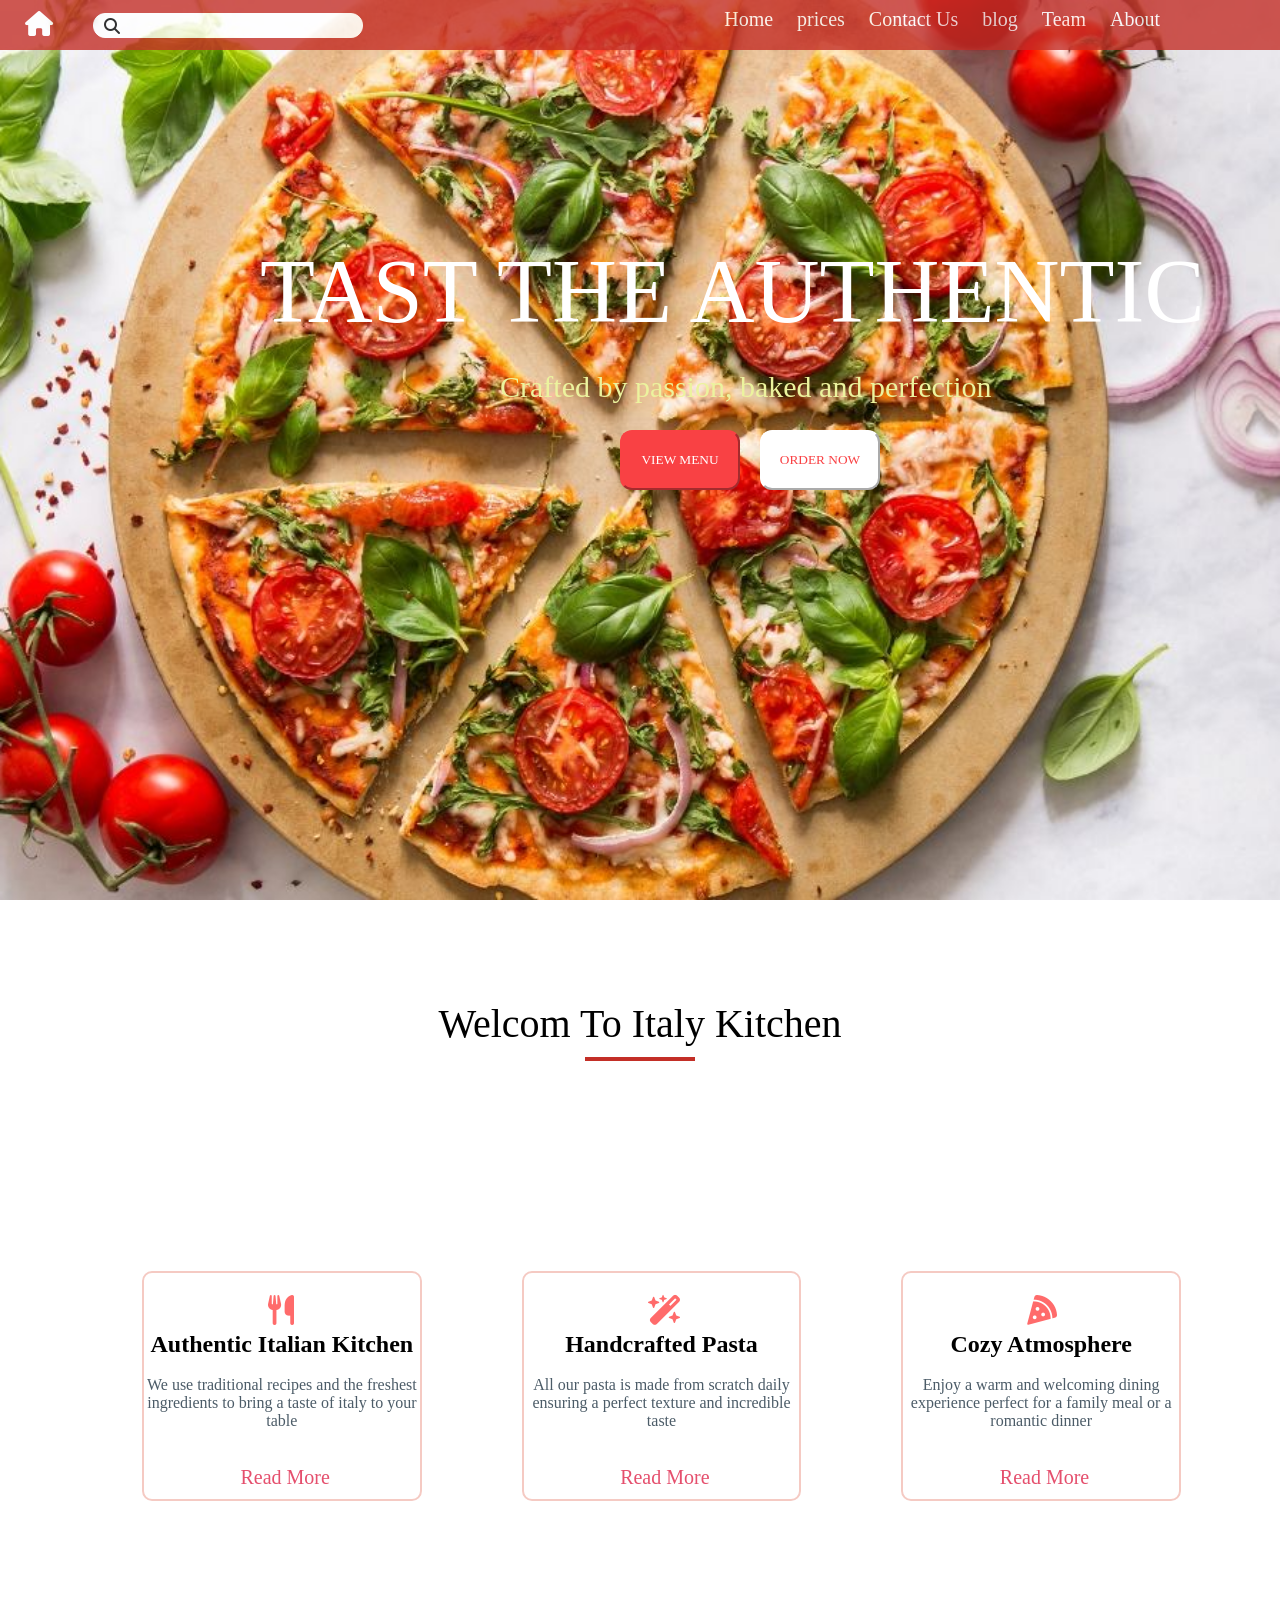
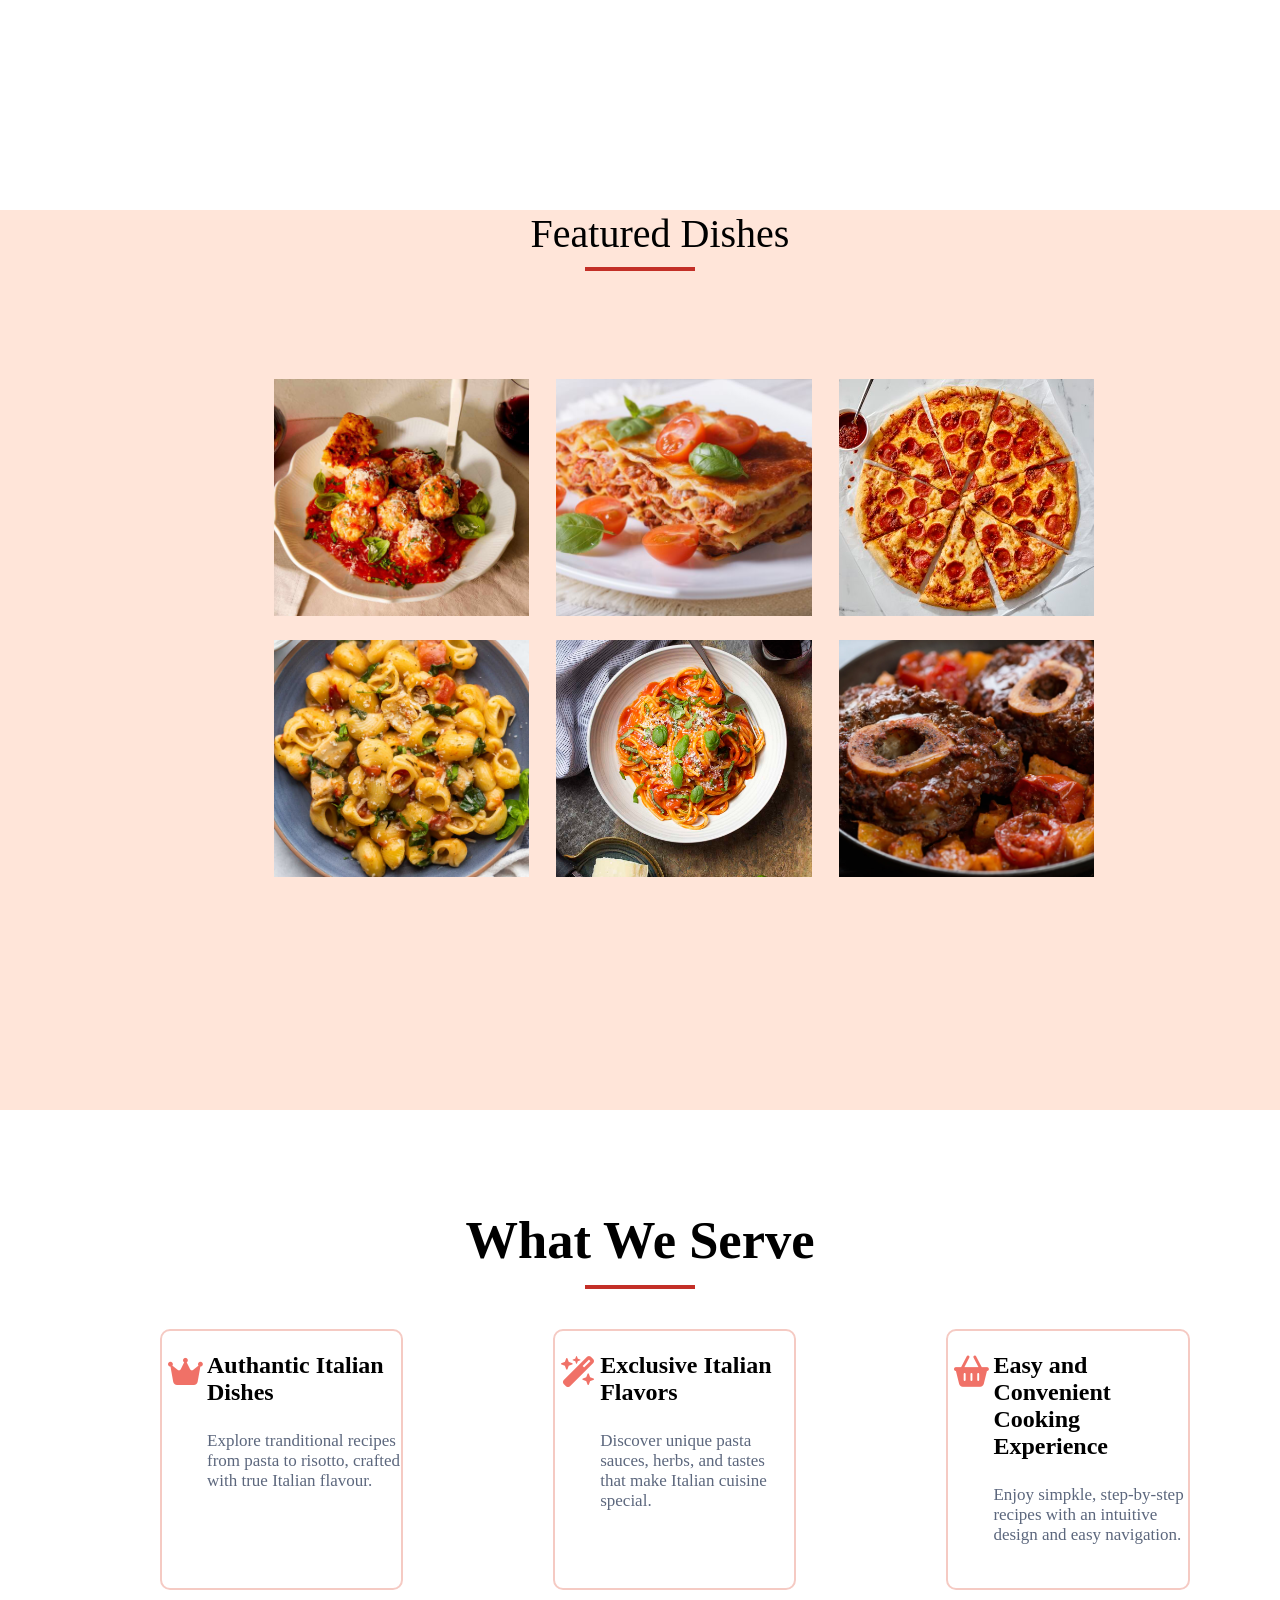
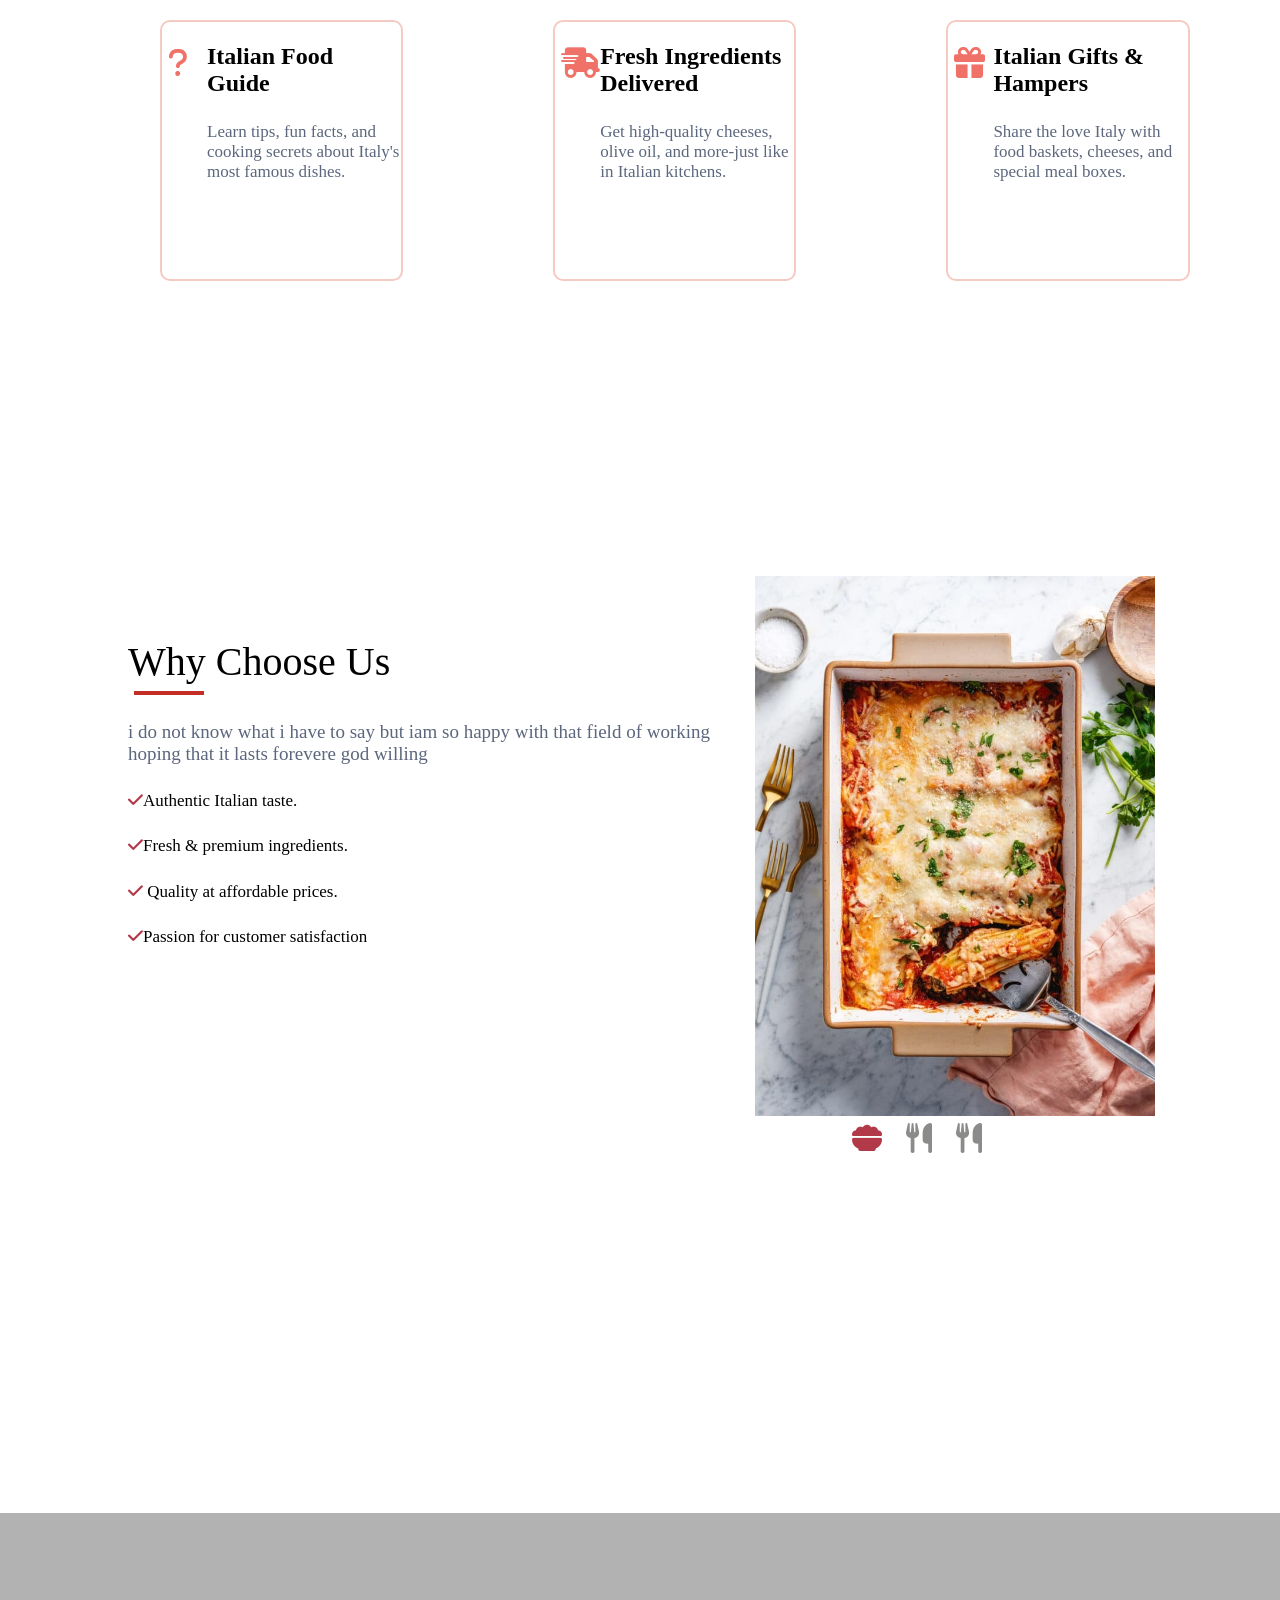
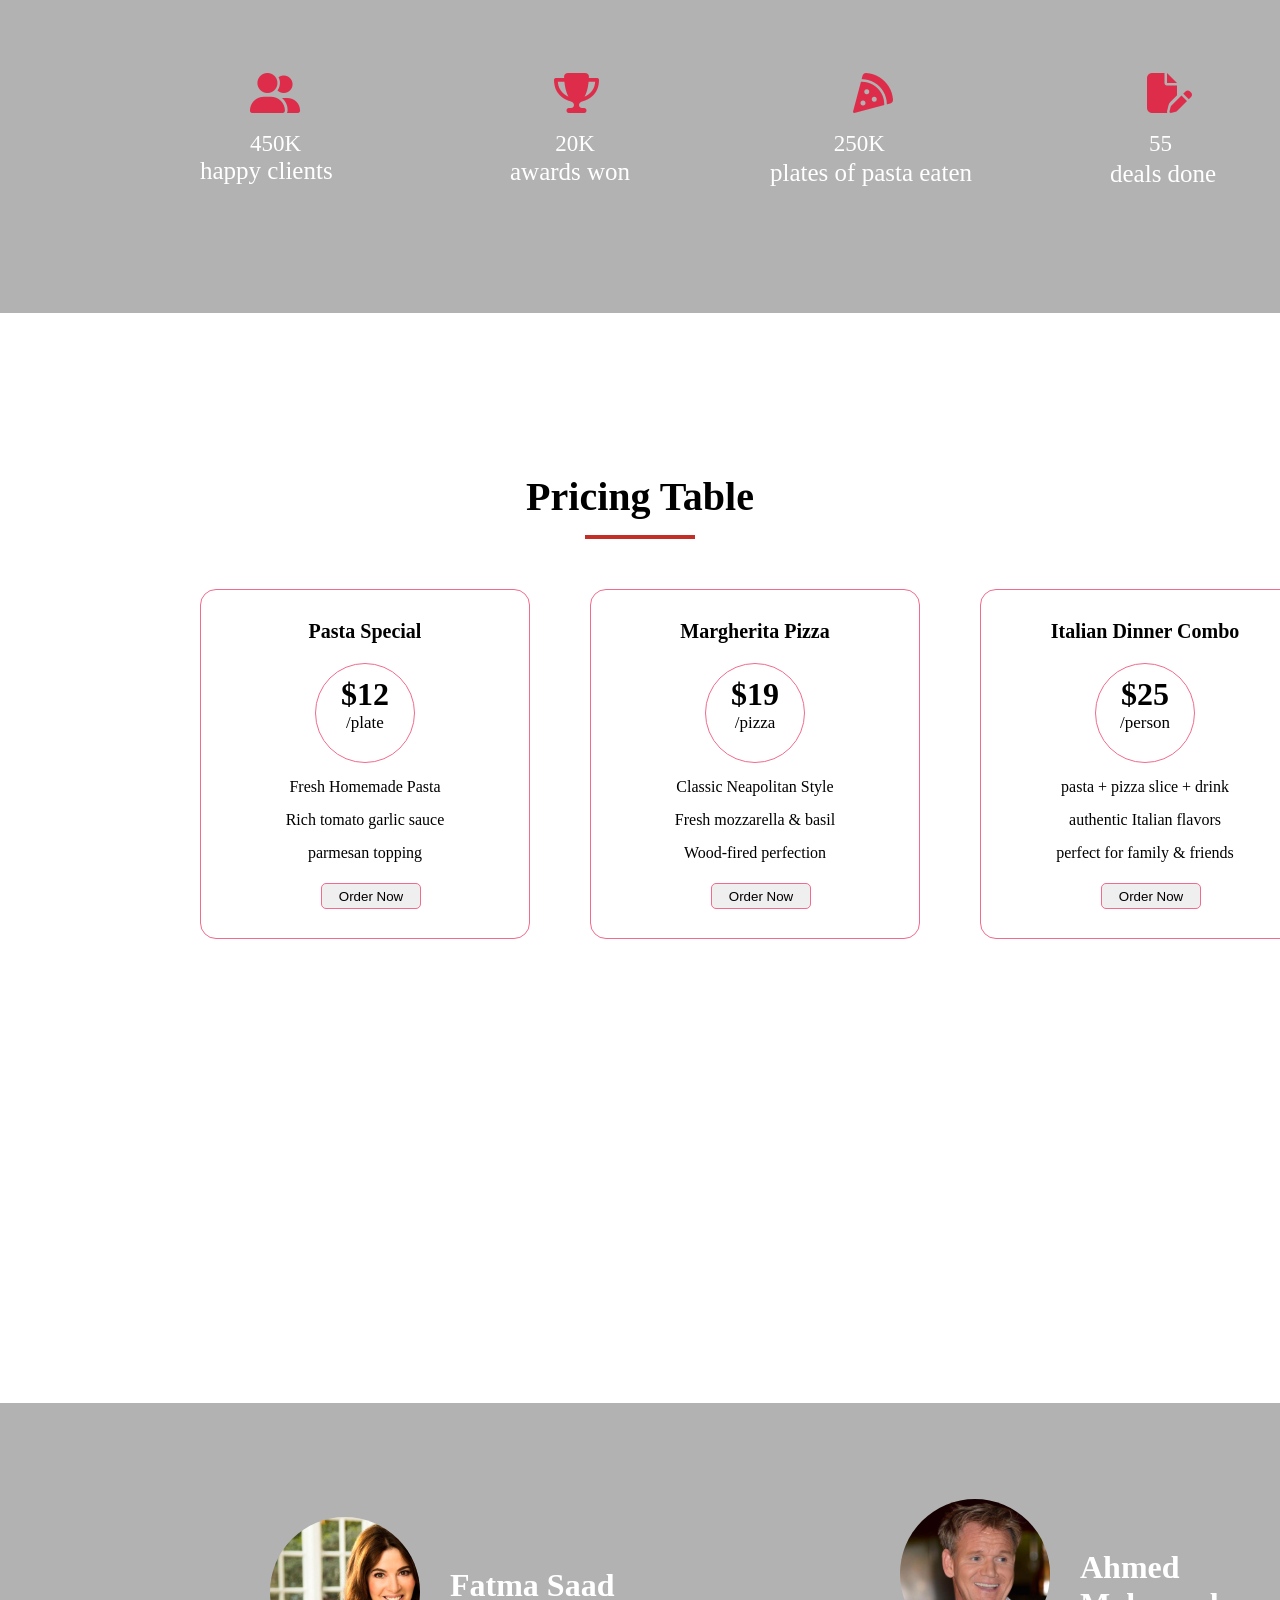
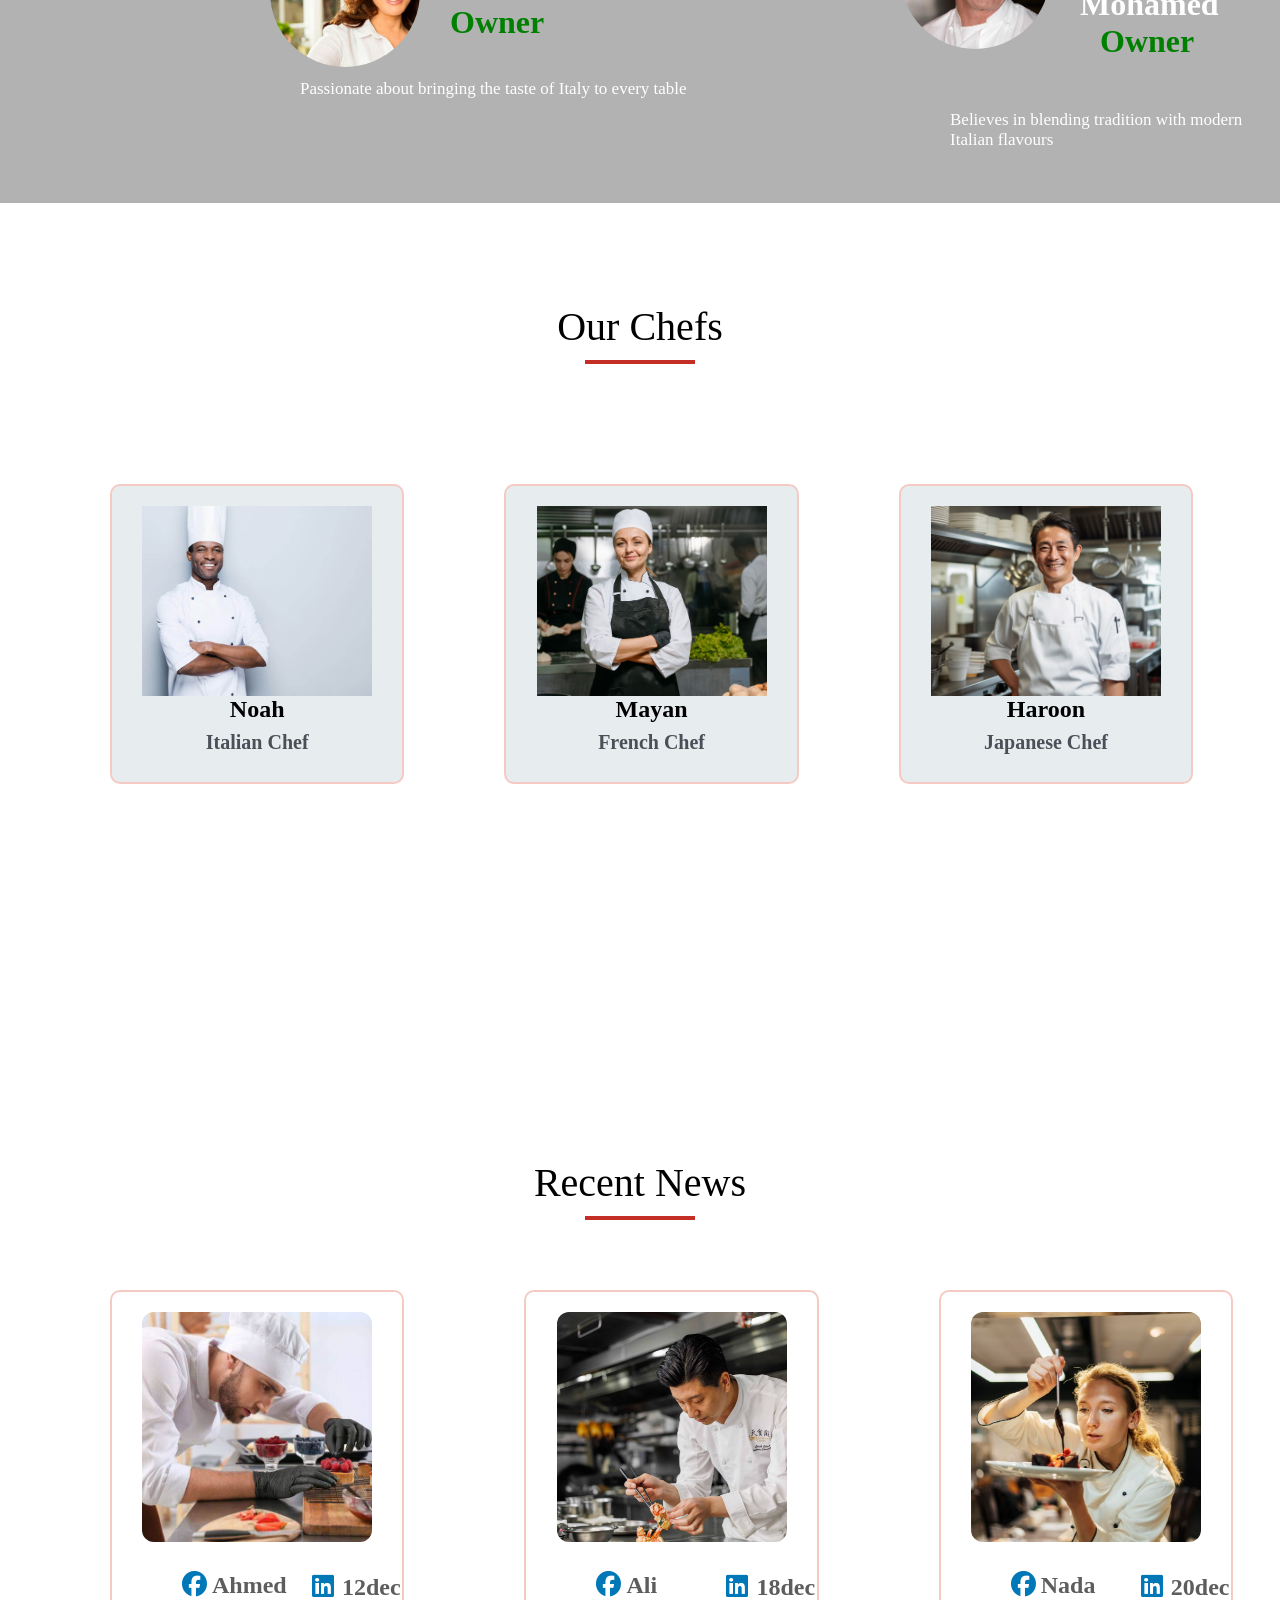
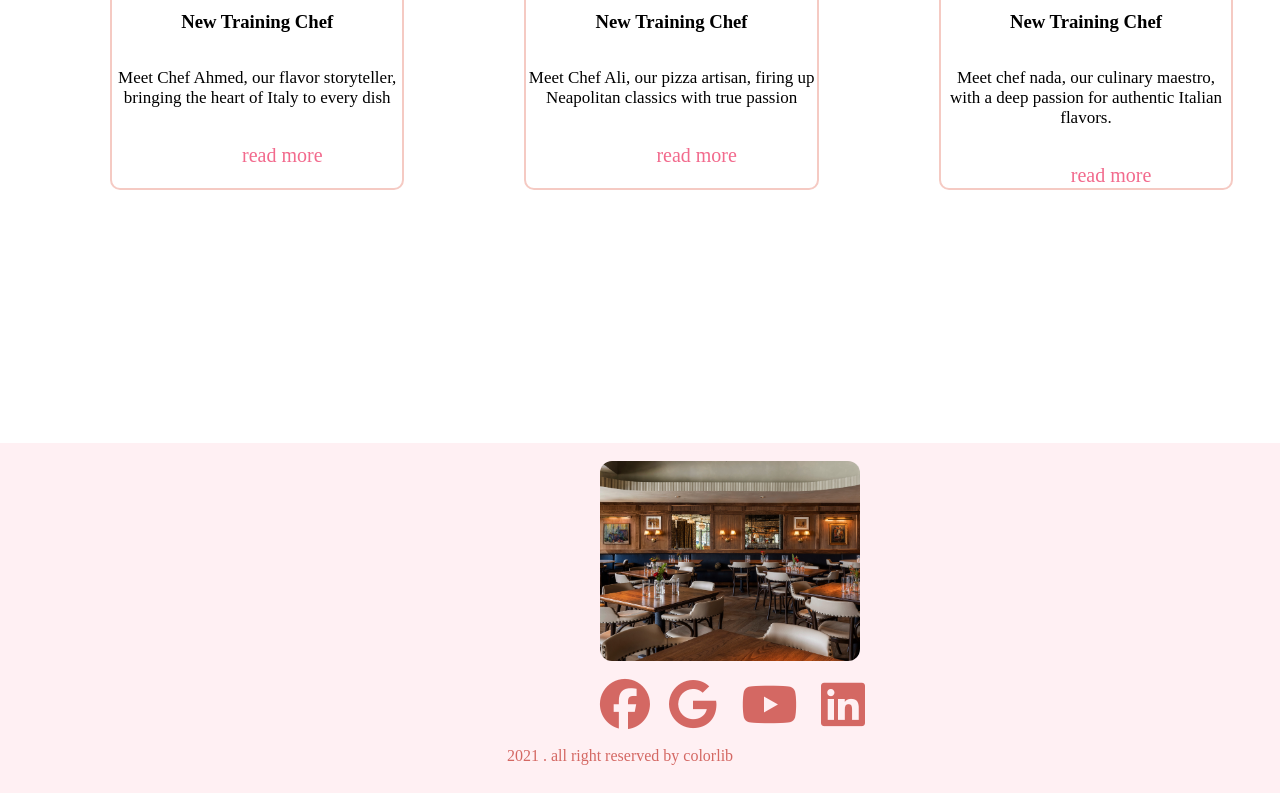
==== commit bd0fefec: "Fix all CSS and styling links" ====
--- a/index.html
+++ b/index.html
@@ -4,9 +4,8 @@
 
         <meta charset="UTF-8">
         
-        <link rel="stylesheet" href="../italy-kitchen/css/style.css">
-        <link rel="stylesheet" href="../italy-kitchen/css/all.css">
-        <link rel="stylesheet" href="../css/style.css">
+        <link rel="stylesheet" href="css/style.css">
+        <link rel="stylesheet" href="css/all.css">
         
         
         
